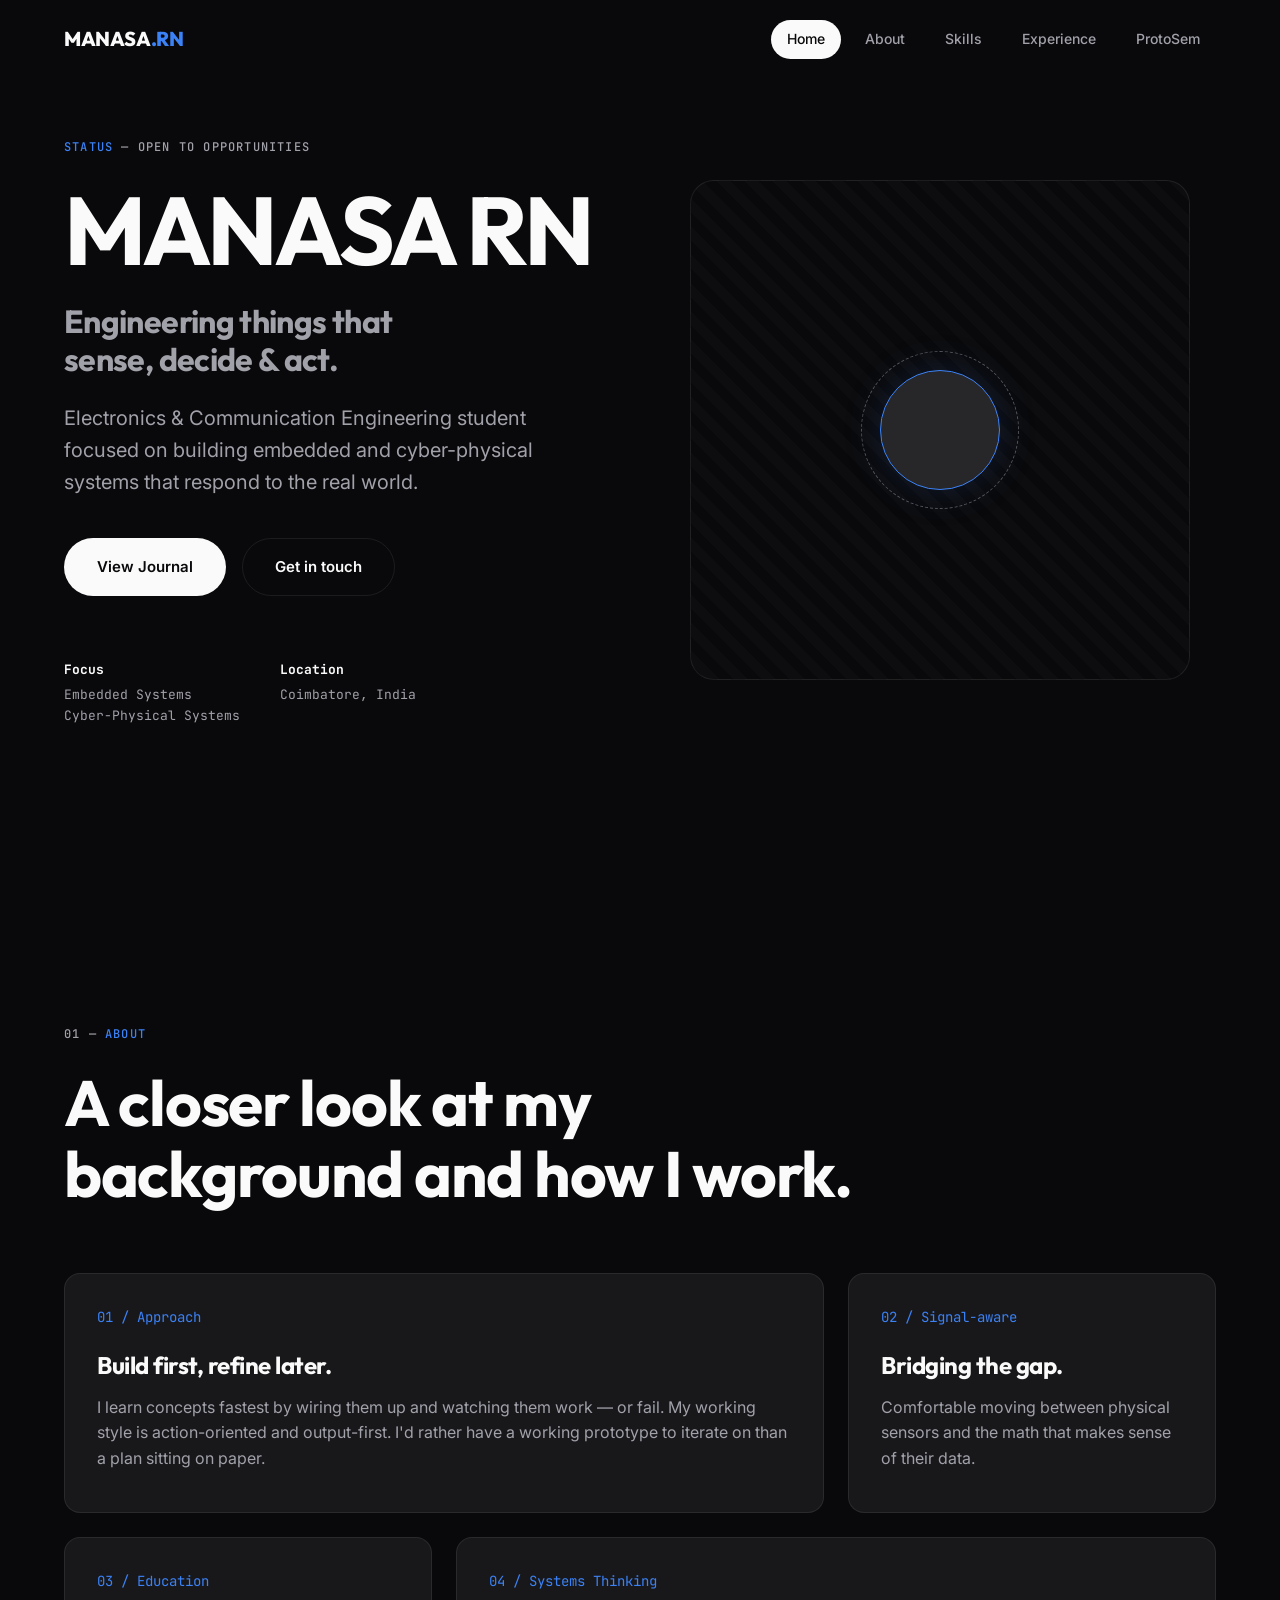
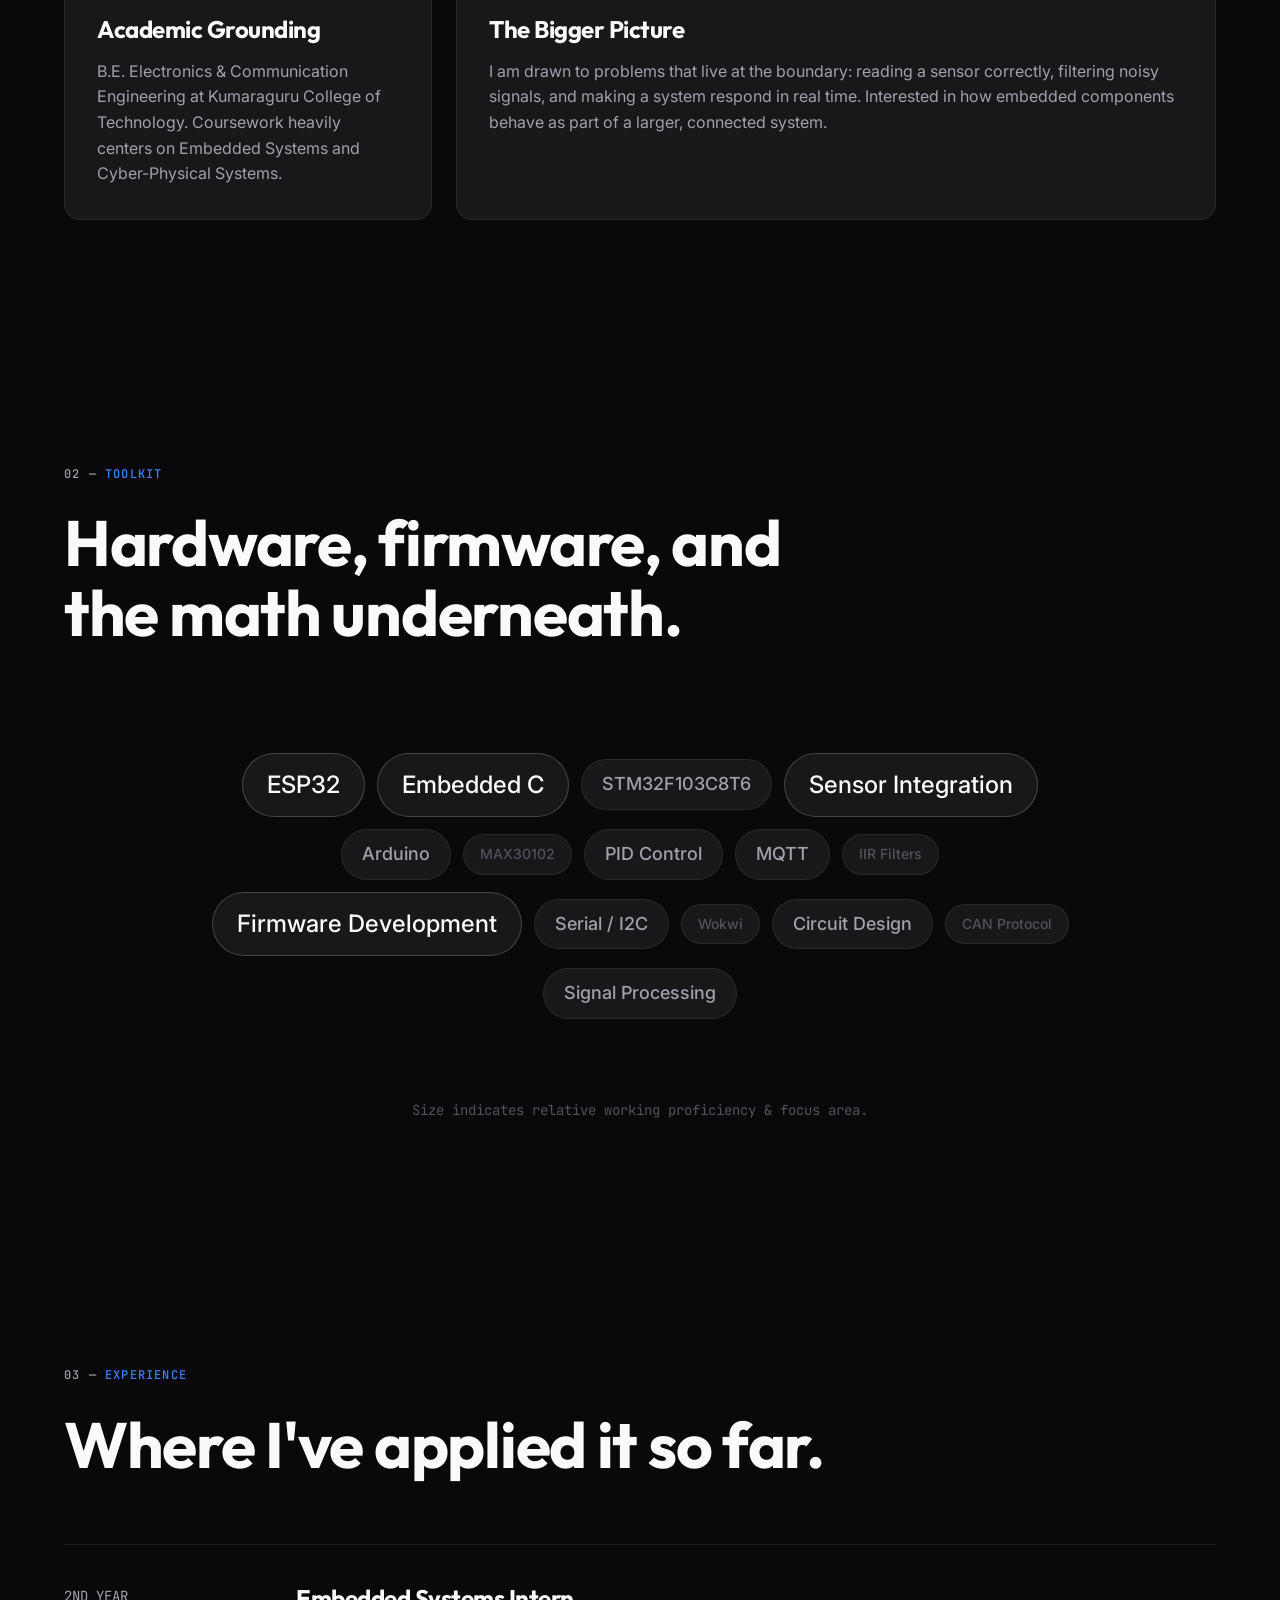
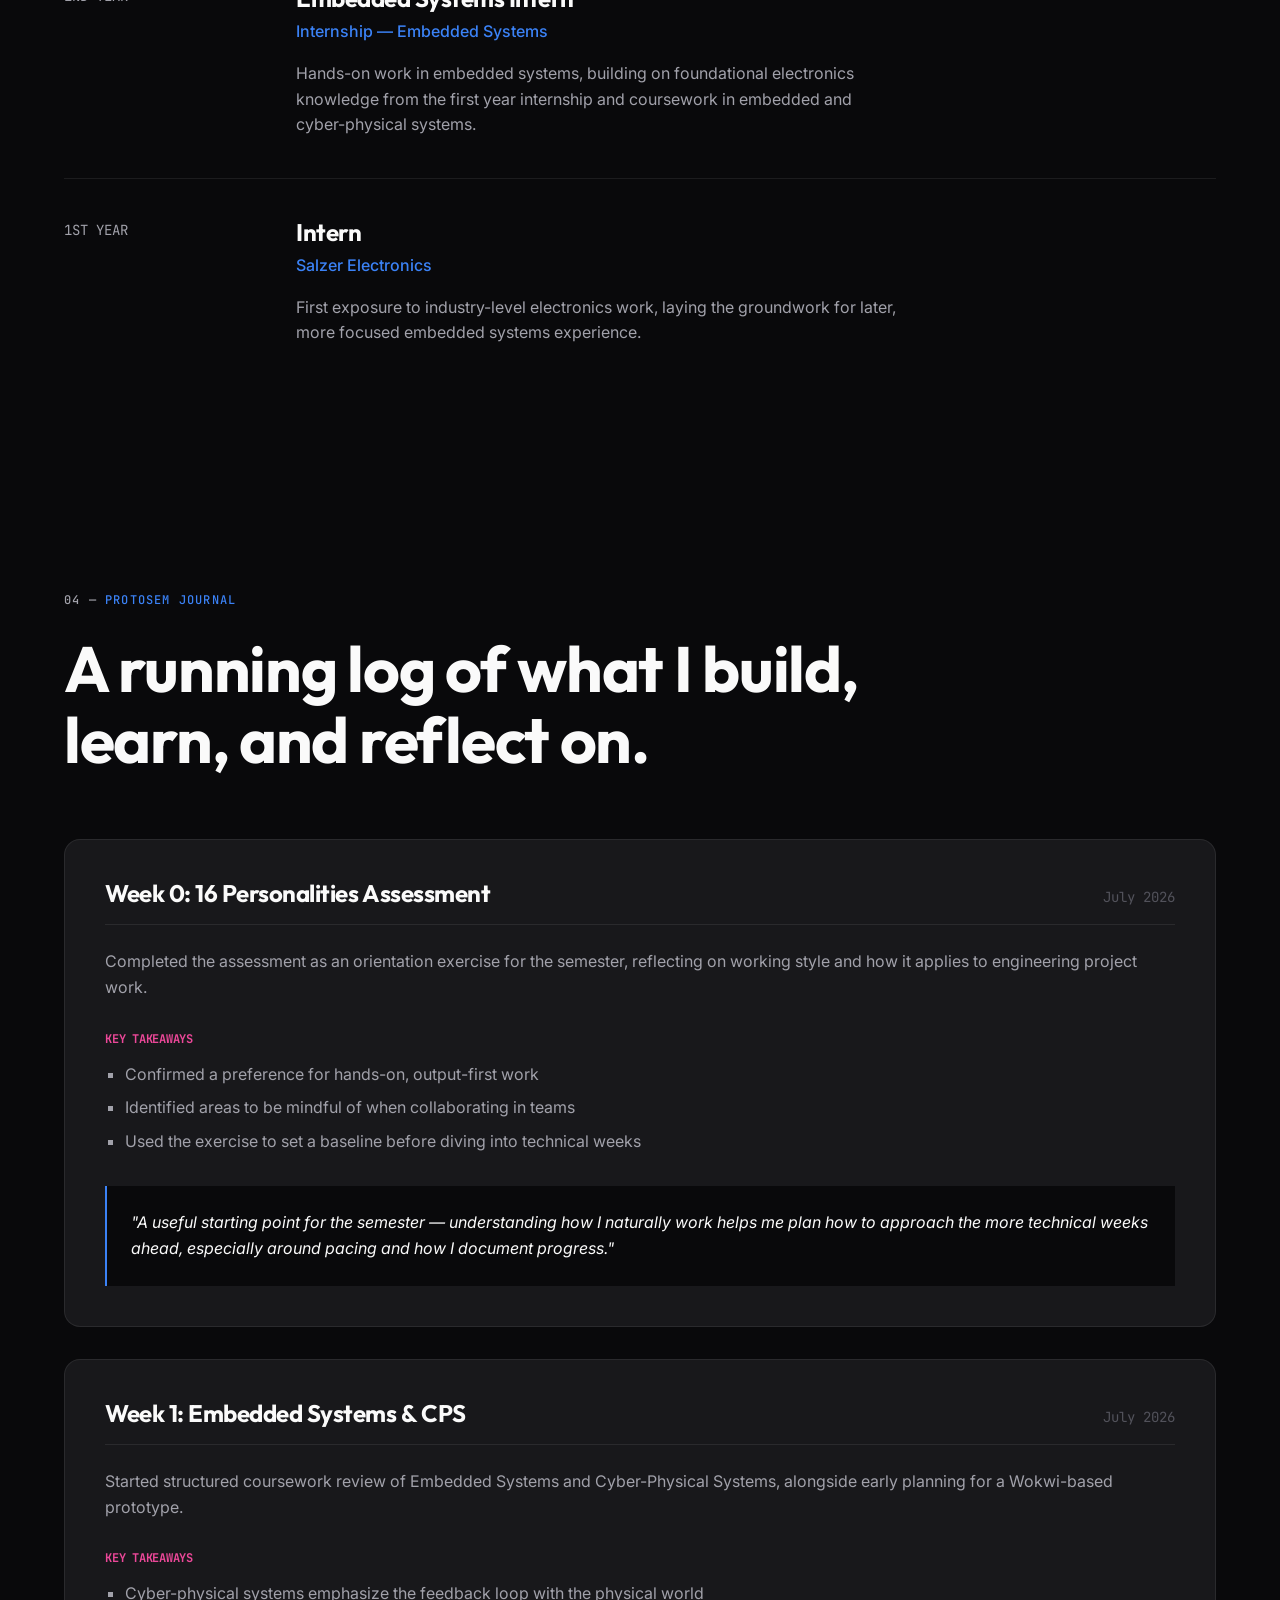
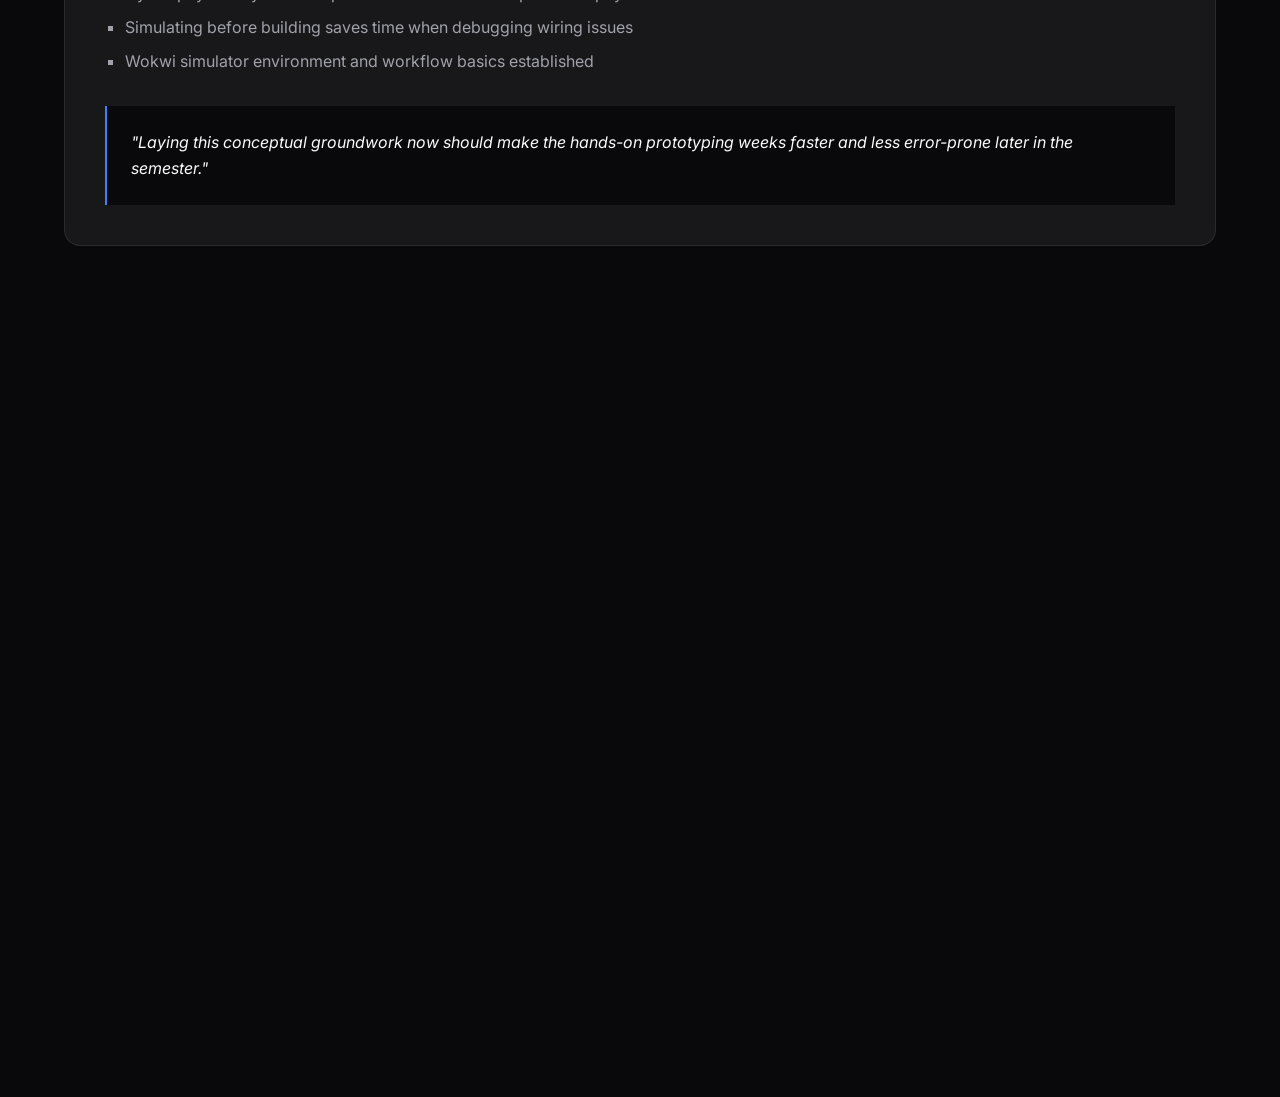
==== index.html @ da6de618 "Add files via upload" ====
<!DOCTYPE html>
<html lang="en">
<head>
<meta charset="UTF-8">
<meta name="viewport" content="width=device-width, initial-scale=1.0">
<title>MANASA RN — ECE Portfolio</title>
<link rel="preconnect" href="https://fonts.googleapis.com">
<link href="https://fonts.googleapis.com/css2?family=Inter:wght@400;500;600&family=Outfit:wght@500;700;800&family=JetBrains+Mono:wght@400;500&display=swap" rel="stylesheet">
<style>
/* ============================================================
   DESIGN SYSTEM & RESET
   ============================================================ */
:root {
  --bg-base: #09090b;
  --bg-surface: #18181b;
  --bg-elevated: #27272a;
  
  --text-primary: #fafafa;
  --text-secondary: #a1a1aa;
  --text-tertiary: #52525b;
  
  --accent: #3b82f6; /* Electric Blue */
  --accent-secondary: #ec4899; /* Vivid Pink */
  --accent-muted: rgba(59, 130, 246, 0.15);
  
  --border: rgba(255, 255, 255, 0.08);
  --border-hover: rgba(255, 255, 255, 0.15);
  
  --radius-sm: 8px;
  --radius-md: 16px;
  --radius-lg: 24px;
  
  --ease-spring: cubic-bezier(0.2, 0.8, 0.2, 1);
  --ease-out: cubic-bezier(0.16, 1, 0.3, 1);
}

* { margin: 0; padding: 0; box-sizing: border-box; }

html { scroll-behavior: smooth; background: var(--bg-base); }

@media (prefers-reduced-motion: reduce) {
  html { scroll-behavior: auto; }
  *, *::before, *::after {
    animation-duration: 0.01ms !important;
    animation-iteration-count: 1 !important;
    transition-duration: 0.01ms !important;
    scroll-behavior: auto !important;
  }
}

body {
  font-family: 'Inter', sans-serif;
  color: var(--text-primary);
  background-color: var(--bg-base);
  line-height: 1.6;
  overflow-x: hidden;
  -webkit-font-smoothing: antialiased;
}

h1, h2, h3, h4, h5 {
  font-family: 'Outfit', sans-serif;
  font-weight: 700;
  color: var(--text-primary);
  letter-spacing: -0.02em;
  line-height: 1.1;
}

a { color: inherit; text-decoration: none; }
ul { list-style: none; }

.container {
  width: 100%;
  max-width: 1200px;
  margin: 0 auto;
  padding: 0 24px;
}

/* Base utility for a high-tech ambient background pattern */
.bg-pattern {
  position: fixed;
  inset: 0;
  z-index: -1;
  background-image: radial-gradient(var(--text-tertiary) 1px, transparent 1px);
  background-size: 32px 32px;
  opacity: 0.15;
  pointer-events: none;
  mask-image: linear-gradient(to bottom, black 20%, transparent 100%);
  -webkit-mask-image: linear-gradient(to bottom, black 20%, transparent 100%);
}

.bg-blobs {
  position: fixed;
  inset: 0;
  z-index: -2;
  overflow: hidden;
  background: var(--bg-base);
}
.bg-blob {
  position: absolute;
  border-radius: 50%;
  filter: blur(90px);
  opacity: 0.45;
  animation: bgDrift 20s infinite alternate cubic-bezier(0.4, 0, 0.2, 1);
  will-change: transform;
}
.blob-1 {
  width: 55vw; height: 55vw;
  background: var(--accent);
  top: -10%; left: -10%;
  animation-duration: 25s;
}
.blob-2 {
  width: 50vw; height: 50vw;
  background: var(--accent-secondary);
  bottom: -20%; right: -10%;
  animation-duration: 22s;
  animation-delay: -5s;
}
.blob-3 {
  width: 40vw; height: 40vw;
  background: #8b5cf6; /* bridging purple */
  top: 30%; left: 30%;
  animation-duration: 28s;
  animation-delay: -10s;
}

@keyframes bgDrift {
  0% { transform: translate(0, 0) scale(1); }
  50% { transform: translate(10vw, 5vh) scale(1.1); }
  100% { transform: translate(-5vw, 15vh) scale(0.9); }
}

@media (prefers-reduced-motion: reduce) {
  .bg-blob { animation: none; opacity: 0.3; filter: blur(120px); transform: none; }
}

.eyebrow {
  display: inline-block;
  font-family: 'JetBrains Mono', monospace;
  font-size: 0.75rem;
  font-weight: 500;
  letter-spacing: 0.1em;
  text-transform: uppercase;
  color: var(--text-secondary);
  margin-bottom: 24px;
}
.eyebrow .highlight { color: var(--accent); }

/* ============================================================
   NAVIGATION
   ============================================================ */
.navbar {
  position: fixed;
  top: 0; left: 0; right: 0;
  height: 80px;
  display: flex;
  align-items: center;
  z-index: 100;
  transition: background 0.3s var(--ease-out), backdrop-filter 0.3s;
  border-bottom: 1px solid transparent;
}
.navbar.scrolled {
  background: rgba(9, 9, 11, 0.8);
  backdrop-filter: blur(12px);
  -webkit-backdrop-filter: blur(12px);
  border-bottom: 1px solid var(--border);
}
.nav-inner {
  display: flex;
  justify-content: space-between;
  align-items: center;
  width: 100%;
}
.logo {
  font-family: 'Outfit', sans-serif;
  font-weight: 800;
  font-size: 1.25rem;
  letter-spacing: -0.02em;
}
.logo span { color: var(--accent); }

.nav-links {
  display: flex;
  gap: 8px;
}
.nav-links a {
  font-size: 0.875rem;
  font-weight: 500;
  color: var(--text-secondary);
  padding: 8px 16px;
  border-radius: 100px;
  transition: all 0.2s var(--ease-out);
}
.nav-links a:hover {
  color: var(--text-primary);
  background: var(--bg-surface);
}
.nav-links a.active {
  color: var(--bg-base);
  background: var(--text-primary);
}

.nav-toggle { display: none; }

@media (max-width: 768px) {
  .nav-links { display: none; }
  /* Simple mobile adaptation */
  .nav-toggle { display: block; background:none; border:none; color:var(--text-primary); font-size:1.5rem;}
}

/* ============================================================
   BUTTONS (Magnetic behavior added via JS)
   ============================================================ */
.btn-group { display: flex; gap: 16px; flex-wrap: wrap; margin-top: 40px; }
.btn {
  display: inline-flex;
  align-items: center;
  justify-content: center;
  padding: 16px 32px;
  border-radius: 100px;
  font-size: 0.9375rem;
  font-weight: 600;
  cursor: pointer;
  border: 1px solid transparent;
  transition: background 0.3s, color 0.3s, border-color 0.3s, transform 0.1s;
}
.btn-primary {
  background: var(--text-primary);
  color: var(--bg-base);
}
.btn-primary:hover {
  background: var(--accent);
}
.btn-outline {
  background: transparent;
  color: var(--text-primary);
  border-color: var(--border);
}
.btn-outline:hover {
  border-color: var(--text-primary);
  background: var(--bg-surface);
}

/* ============================================================
   SPOTLIGHT CARD UTILITY
   ============================================================ */
.spotlight-card {
  position: relative;
  background: var(--bg-surface);
  border: 1px solid var(--border);
  border-radius: var(--radius-md);
  padding: 32px;
  overflow: hidden;
  transition: border-color 0.3s;
}
.spotlight-card::before {
  content: "";
  position: absolute;
  top: 0; left: 0; right: 0; bottom: 0;
  background: radial-gradient(800px circle at var(--mouse-x) var(--mouse-y), rgba(255,255,255,0.06), transparent 40%);
  opacity: 0;
  transition: opacity 0.3s;
  pointer-events: none;
  z-index: 0;
}
.spotlight-card:hover::before { opacity: 1; }
.spotlight-card:hover { border-color: var(--border-hover); }
.spotlight-content { position: relative; z-index: 1; }

/* ============================================================
   HERO SECTION
   ============================================================ */
.hero {
  min-height: 100vh;
  display: flex;
  align-items: center;
  padding-top: 80px;
}
.hero-layout {
  display: grid;
  grid-template-columns: 1fr 1fr;
  gap: 48px;
  align-items: center;
}
@media (max-width: 1024px) {
  .hero-layout { grid-template-columns: 1fr; padding-top: 60px; }
}

.hero-content h1 {
  font-size: clamp(3.5rem, 8vw, 6rem);
  letter-spacing: -0.04em;
  line-height: 1;
  margin-bottom: 24px;
}
.hero-content h1 .accent { color: var(--accent); }

.hero-content p {
  font-size: clamp(1.125rem, 2vw, 1.25rem);
  color: var(--text-secondary);
  max-width: 540px;
}
.hero-meta {
  margin-top: 64px;
  display: flex;
  gap: 40px;
  flex-wrap: wrap;
  font-family: 'JetBrains Mono', monospace;
  font-size: 0.8125rem;
  color: var(--text-secondary);
}
.hero-meta strong { color: var(--text-primary); display: block; margin-bottom: 4px; }

/* Abstract graphic right side */
.hero-graphic {
  position: relative;
  aspect-ratio: 1;
  width: 100%;
  max-width: 500px;
  margin: 0 auto;
  border: 1px solid var(--border);
  border-radius: var(--radius-lg);
  background: repeating-linear-gradient(
    45deg,
    transparent,
    transparent 10px,
    rgba(255,255,255,0.02) 10px,
    rgba(255,255,255,0.02) 20px
  );
  display: flex;
  align-items: center;
  justify-content: center;
}
.hero-graphic .core {
  width: 120px;
  height: 120px;
  background: var(--bg-elevated);
  border: 1px solid var(--accent);
  box-shadow: 0 0 40px var(--accent-muted);
  border-radius: 50%;
  position: relative;
}
.hero-graphic .core::after {
  content: '';
  position: absolute;
  inset: -20px;
  border: 1px dashed var(--text-tertiary);
  border-radius: 50%;
  animation: spin 20s linear infinite;
}
@keyframes spin { 100% { transform: rotate(360deg); } }
@media (prefers-reduced-motion: reduce) {
  .hero-graphic .core::after { animation: none; }
}

/* ============================================================
   SECTIONS & TYPOGRAPHY
   ============================================================ */
section { padding: 120px 0; position: relative; }
.section-header {
  margin-bottom: 64px;
}
.section-header h2 {
  font-size: clamp(2.5rem, 5vw, 4rem);
  max-width: 800px;
}

/* ============================================================
   ABOUT (Bento Layout)
   ============================================================ */
.bento-grid {
  display: grid;
  grid-template-columns: repeat(3, 1fr);
  grid-auto-rows: minmax(240px, auto);
  gap: 24px;
}
@media (max-width: 900px) {
  .bento-grid { grid-template-columns: 1fr; }
}

.bento-item {
  display: flex;
  flex-direction: column;
  justify-content: space-between;
}
.bento-item.span-2 { grid-column: span 2; }
@media (max-width: 900px) {
  .bento-item.span-2 { grid-column: span 1; }
}

.bento-item h3 { font-size: 1.5rem; margin-bottom: 16px; }
.bento-item p { color: var(--text-secondary); }

.bento-num {
  font-family: 'JetBrains Mono', monospace;
  font-size: 0.875rem;
  color: var(--accent);
  margin-bottom: auto;
  padding-bottom: 24px;
}

/* ============================================================
   SKILLS (Clustered Tags mapped to proficiency)
   ============================================================ */
.skills-cluster {
  display: flex;
  flex-wrap: wrap;
  gap: 12px;
  align-items: center;
  justify-content: center;
  max-width: 900px;
  margin: 0 auto;
  padding: 40px 0;
}
.skill-tag {
  font-family: 'Inter', sans-serif;
  font-weight: 500;
  border-radius: 100px;
  border: 1px solid var(--border);
  background: var(--bg-surface);
  transition: border-color 0.3s, color 0.3s;
  cursor: default;
}
.skill-tag:hover {
  border-color: var(--accent);
  color: var(--accent);
}
/* Variations based on 'proficiency' weighting */
.skill-weight-3 {
  font-size: 1.5rem;
  padding: 12px 24px;
  color: var(--text-primary);
  border-color: rgba(255,255,255,0.2);
}
.skill-weight-2 {
  font-size: 1.125rem;
  padding: 10px 20px;
  color: var(--text-secondary);
}
.skill-weight-1 {
  font-size: 0.875rem;
  padding: 8px 16px;
  color: var(--text-tertiary);
}
.skills-meta {
  text-align: center;
  margin-top: 40px;
  font-family: 'JetBrains Mono', monospace;
  font-size: 0.875rem;
  color: var(--text-tertiary);
}

/* ============================================================
   EXPERIENCE (Editorial layout)
   ============================================================ */
.exp-list {
  display: grid;
  gap: 40px;
}
.exp-item {
  display: grid;
  grid-template-columns: 200px 1fr;
  gap: 32px;
  padding-top: 40px;
  border-top: 1px solid var(--border);
}
@media (max-width: 768px) {
  .exp-item { grid-template-columns: 1fr; gap: 16px; }
}
.exp-meta {
  font-family: 'JetBrains Mono', monospace;
  font-size: 0.875rem;
  color: var(--text-secondary);
}
.exp-role {
  font-size: 1.5rem;
  margin-bottom: 8px;
}
.exp-org {
  color: var(--accent);
  margin-bottom: 16px;
  font-weight: 500;
}
.exp-desc { color: var(--text-secondary); max-width: 600px; }

/* ============================================================
   PROTOSEM
   ============================================================ */
.protosem-list {
  display: grid;
  grid-template-columns: 1fr;
  gap: 32px;
}
.protosem-card {
  padding: 40px;
}
.protosem-header {
  display: flex;
  justify-content: space-between;
  align-items: baseline;
  border-bottom: 1px solid var(--border);
  padding-bottom: 16px;
  margin-bottom: 24px;
}
.protosem-header h3 { font-size: 1.5rem; }
.protosem-header span { font-family: 'JetBrains Mono', monospace; font-size: 0.875rem; color: var(--text-tertiary); }
.protosem-content h4 {
  font-family: 'JetBrains Mono', monospace;
  font-size: 0.75rem;
  text-transform: uppercase;
  color: var(--accent-secondary);
  margin: 32px 0 16px;
}
.protosem-content p { color: var(--text-secondary); margin-bottom: 16px; }
.protosem-content ul { list-style: square; padding-left: 20px; color: var(--text-secondary); }
.protosem-content ul li { margin-bottom: 8px; }
.protosem-reflection {
  margin-top: 32px;
  padding: 24px;
  background: var(--bg-base);
  border-left: 2px solid var(--accent);
  color: var(--text-primary);
  font-style: italic;
}

/* ============================================================
   CONTACT / FOOTER
   ============================================================ */
.contact-section {
  padding: 160px 0 80px;
  text-align: center;
}
.contact-heading {
  font-size: clamp(4rem, 10vw, 10rem);
  line-height: 0.9;
  letter-spacing: -0.05em;
  margin-bottom: 40px;
  color: var(--text-primary);
  transition: color 0.3s;
}
.contact-heading:hover { color: var(--accent); }
.contact-links {
  display: flex;
  justify-content: center;
  gap: 32px;
  margin-bottom: 80px;
}
.contact-links a {
  font-size: 1.125rem;
  font-weight: 500;
  text-decoration: underline;
  text-decoration-color: var(--border);
  text-underline-offset: 8px;
  transition: text-decoration-color 0.3s, color 0.3s;
}
.contact-links a:hover {
  color: var(--accent);
  text-decoration-color: var(--accent);
}
.footer-bottom {
  display: flex;
  justify-content: space-between;
  align-items: center;
  padding-top: 40px;
  border-top: 1px solid var(--border);
  font-family: 'JetBrains Mono', monospace;
  font-size: 0.875rem;
  color: var(--text-tertiary);
}

/* ============================================================
   ANIMATIONS (Scroll Reveal)
   ============================================================ */
.reveal {
  opacity: 0;
  transform: translateY(40px) scale(0.95);
  transition: opacity 0.8s cubic-bezier(0.16, 1, 0.3, 1), transform 0.8s cubic-bezier(0.34, 1.56, 0.64, 1);
}
.reveal.is-visible {
  opacity: 1;
  transform: translateY(0) scale(1);
}
@media (prefers-reduced-motion: reduce) {
  .reveal { opacity: 1; transform: none; transition: none; }
}

</style>
</head>
<body>

<canvas id="starfield" style="position: fixed; inset: 0; z-index: -3; width: 100%; height: 100%; pointer-events: none;"></canvas>
<div class="bg-blobs">
  <div class="bg-blob blob-1"></div>
  <div class="bg-blob blob-2"></div>
  <div class="bg-blob blob-3"></div>
</div>
<div class="bg-pattern"></div>

<!-- ================= NAVBAR ================= -->
<nav class="navbar">
  <div class="container nav-inner">
    <a href="#home" class="logo">MANASA<span>.RN</span></a>
    <div class="nav-links">
      <a href="#home">Home</a>
      <a href="#about">About</a>
      <a href="#skills">Skills</a>
      <a href="#experience">Experience</a>
      <a href="#protosem">ProtoSem</a>
    </div>
  </div>
</nav>

<!-- ================= HOME ================= -->
<section id="home" class="hero">
  <div class="container hero-layout">
    <div class="hero-content">
      <div class="eyebrow reveal"><span class="highlight">Status</span> — Open to opportunities</div>
      <h1 class="reveal" style="transition-delay: 0.1s; text-transform: uppercase;">
        MANASA RN
      </h1>
      <h2 class="reveal" style="transition-delay: 0.15s; font-size: clamp(1.5rem, 3vw, 2rem); margin-bottom: 24px; color: var(--text-secondary); line-height: 1.2;">
        Engineering things that <br>
        sense, decide &amp; <span class="accent">act.</span>
      </h2>
      <p class="reveal" style="transition-delay: 0.2s;">
        Electronics &amp; Communication Engineering student focused on building embedded and cyber-physical systems that respond to the real world.
      </p>
      <div class="btn-group reveal" style="transition-delay: 0.3s;">
        <a href="#protosem" class="btn btn-primary magnetic" data-strength="20">View Journal</a>
        <a href="#contact" class="btn btn-outline magnetic" data-strength="20">Get in touch</a>
      </div>
      
      <div class="hero-meta reveal" style="transition-delay: 0.4s;">
        <div>
          <strong>Focus</strong>
          Embedded Systems<br>Cyber-Physical Systems
        </div>
        <div>
          <strong>Location</strong>
          Coimbatore, India
        </div>
      </div>
    </div>
    
    <div class="hero-graphic reveal" style="transition-delay: 0.2s;">
      <div class="core"></div>
    </div>
  </div>
</section>

<!-- ================= ABOUT ================= -->
<section id="about">
  <div class="container">
    <div class="section-header reveal">
      <div class="eyebrow">01 — <span class="highlight">About</span></div>
      <h2>A closer look at my background and how I work.</h2>
    </div>
    
    <div class="bento-grid">
      <!-- Card 1 -->
      <div class="spotlight-card bento-item span-2 reveal">
        <div class="spotlight-content">
          <div class="bento-num">01 / Approach</div>
          <h3>Build first, refine later.</h3>
          <p>I learn concepts fastest by wiring them up and watching them work — or fail. My working style is action-oriented and output-first. I'd rather have a working prototype to iterate on than a plan sitting on paper.</p>
        </div>
      </div>
      <!-- Card 2 -->
      <div class="spotlight-card bento-item reveal" style="transition-delay: 0.1s;">
        <div class="spotlight-content">
          <div class="bento-num">02 / Signal-aware</div>
          <h3>Bridging the gap.</h3>
          <p>Comfortable moving between physical sensors and the math that makes sense of their data.</p>
        </div>
      </div>
      <!-- Card 3 -->
      <div class="spotlight-card bento-item reveal">
        <div class="spotlight-content">
          <div class="bento-num">03 / Education</div>
          <h3>Academic Grounding</h3>
          <p>B.E. Electronics &amp; Communication Engineering at Kumaraguru College of Technology. Coursework heavily centers on Embedded Systems and Cyber-Physical Systems.</p>
        </div>
      </div>
      <!-- Card 4 -->
      <div class="spotlight-card bento-item span-2 reveal" style="transition-delay: 0.1s;">
        <div class="spotlight-content">
          <div class="bento-num">04 / Systems Thinking</div>
          <h3>The Bigger Picture</h3>
          <p>I am drawn to problems that live at the boundary: reading a sensor correctly, filtering noisy signals, and making a system respond in real time. Interested in how embedded components behave as part of a larger, connected system.</p>
        </div>
      </div>
    </div>
  </div>
</section>

<!-- ================= SKILLS ================= -->
<section id="skills">
  <div class="container">
    <div class="section-header reveal">
      <div class="eyebrow">02 — <span class="highlight">Toolkit</span></div>
      <h2>Hardware, firmware, and the math underneath.</h2>
    </div>
    
    <div class="skills-cluster reveal">
      <div class="skill-tag skill-weight-3">ESP32</div>
      <div class="skill-tag skill-weight-3">Embedded C</div>
      <div class="skill-tag skill-weight-2">STM32F103C8T6</div>
      <div class="skill-tag skill-weight-3">Sensor Integration</div>
      <div class="skill-tag skill-weight-2">Arduino</div>
      <div class="skill-tag skill-weight-1">MAX30102</div>
      <div class="skill-tag skill-weight-2">PID Control</div>
      <div class="skill-tag skill-weight-2">MQTT</div>
      <div class="skill-tag skill-weight-1">IIR Filters</div>
      <div class="skill-tag skill-weight-3">Firmware Development</div>
      <div class="skill-tag skill-weight-2">Serial / I2C</div>
      <div class="skill-tag skill-weight-1">Wokwi</div>
      <div class="skill-tag skill-weight-2">Circuit Design</div>
      <div class="skill-tag skill-weight-1">CAN Protocol</div>
      <div class="skill-tag skill-weight-2">Signal Processing</div>
    </div>
    <div class="skills-meta reveal">
      Size indicates relative working proficiency &amp; focus area.
    </div>
  </div>
</section>

<!-- ================= EXPERIENCE ================= -->
<section id="experience">
  <div class="container">
    <div class="section-header reveal">
      <div class="eyebrow">03 — <span class="highlight">Experience</span></div>
      <h2>Where I've applied it so far.</h2>
    </div>
    
    <div class="exp-list">
      <div class="exp-item reveal">
        <div class="exp-meta">2ND YEAR</div>
        <div>
          <h3 class="exp-role">Embedded Systems Intern</h3>
          <div class="exp-org">Internship — Embedded Systems</div>
          <p class="exp-desc">Hands-on work in embedded systems, building on foundational electronics knowledge from the first year internship and coursework in embedded and cyber-physical systems.</p>
        </div>
      </div>
      
      <div class="exp-item reveal">
        <div class="exp-meta">1ST YEAR</div>
        <div>
          <h3 class="exp-role">Intern</h3>
          <div class="exp-org">Salzer Electronics</div>
          <p class="exp-desc">First exposure to industry-level electronics work, laying the groundwork for later, more focused embedded systems experience.</p>
        </div>
      </div>
    </div>
  </div>
</section>

<!-- ================= PROTOSEM ================= -->
<section id="protosem">
  <div class="container">
    <div class="section-header reveal">
      <div class="eyebrow">04 — <span class="highlight">ProtoSem Journal</span></div>
      <h2>A running log of what I build, learn, and reflect on.</h2>
    </div>
    
    <div class="protosem-list">
      <!-- Week 0 -->
      <div class="spotlight-card protosem-card reveal">
        <div class="spotlight-content">
          <div class="protosem-header">
            <h3>Week 0: 16 Personalities Assessment</h3>
            <span>July 2026</span>
          </div>
          <div class="protosem-content">
            <p>Completed the assessment as an orientation exercise for the semester, reflecting on working style and how it applies to engineering project work.</p>
            
            <h4>Key Takeaways</h4>
            <ul>
              <li>Confirmed a preference for hands-on, output-first work</li>
              <li>Identified areas to be mindful of when collaborating in teams</li>
              <li>Used the exercise to set a baseline before diving into technical weeks</li>
            </ul>
            
            <div class="protosem-reflection">
              "A useful starting point for the semester — understanding how I naturally work helps me plan how to approach the more technical weeks ahead, especially around pacing and how I document progress."
            </div>
          </div>
        </div>
      </div>
      
      <!-- Week 1 -->
      <div class="spotlight-card protosem-card reveal">
        <div class="spotlight-content">
          <div class="protosem-header">
            <h3>Week 1: Embedded Systems &amp; CPS</h3>
            <span>July 2026</span>
          </div>
          <div class="protosem-content">
            <p>Started structured coursework review of Embedded Systems and Cyber-Physical Systems, alongside early planning for a Wokwi-based prototype.</p>
            
            <h4>Key Takeaways</h4>
            <ul>
              <li>Cyber-physical systems emphasize the feedback loop with the physical world</li>
              <li>Simulating before building saves time when debugging wiring issues</li>
              <li>Wokwi simulator environment and workflow basics established</li>
            </ul>
            
            <div class="protosem-reflection">
              "Laying this conceptual groundwork now should make the hands-on prototyping weeks faster and less error-prone later in the semester."
            </div>
          </div>
        </div>
      </div>

      <!-- ==========================================
           TEMPLATE FOR NEW PROTOSEM WEEK
           (Copy and paste this block below for new weeks)
           ========================================== -->
      <!-- 
      <div class="spotlight-card protosem-card reveal">
        <div class="spotlight-content">
          <div class="protosem-header">
            <h3>Week X: [Title Here]</h3>
            <span>[Month Year]</span>
          </div>
          <div class="protosem-content">
            <p>[Brief description of what was done.]</p>
            
            <h4>Key Takeaways</h4>
            <ul>
              <li>[Takeaway 1]</li>
              <li>[Takeaway 2]</li>
              <li>[Takeaway 3]</li>
            </ul>
            
            <div class="protosem-reflection">
              "[Reflection quote here]"
            </div>
          </div>
        </div>
      </div>
      -->
      <!-- ========================================== -->

    </div>
  </div>
</section>

<!-- ================= CONTACT / FOOTER ================= -->
<section id="contact" class="contact-section">
  <div class="container">
    <div class="eyebrow reveal"><span class="highlight">05</span> — Let's talk</div>
    <a href="mailto:manasarajesweri.24ec@kct.ac.in" class="contact-heading reveal" style="display: block;">
      HELLO@<br>MANASA.RN
    </a>
    <div class="contact-links reveal">
      <a href="mailto:manasarajesweri.24ec@kct.ac.in">Email</a>
      <a href="https://linkedin.com/in/manasa-r-n-294183305" target="_blank" rel="noopener">LinkedIn</a>
    </div>
    
    <div class="footer-bottom reveal">
      <span>© 2026 MANASA RN</span>
      <span>Built in Coimbatore, India</span>
    </div>
  </div>
</section>

<!-- ================= SCRIPTS ================= -->
<script>
document.addEventListener('DOMContentLoaded', () => {
  
  // 1. Reduced Motion Check
  const prefersReducedMotion = window.matchMedia('(prefers-reduced-motion: reduce)').matches;

  // 2. Sticky Navbar & Active States
  const navbar = document.querySelector('.navbar');
  const navLinks = document.querySelectorAll('.nav-links a');
  const sections = Array.from(document.querySelectorAll('section'));
  
  const handleScroll = () => {
    if (window.scrollY > 50) navbar.classList.add('scrolled');
    else navbar.classList.remove('scrolled');
    
    let current = '';
    sections.forEach(section => {
      const sectionTop = section.offsetTop;
      if (scrollY >= sectionTop - 150) {
        current = section.getAttribute('id');
      }
    });
    
    navLinks.forEach(link => {
      link.classList.remove('active');
      if (link.getAttribute('href') === `#${current}`) {
        link.classList.add('active');
      }
    });
  };
  
  window.addEventListener('scroll', handleScroll, { passive: true });
  handleScroll();

  // 3. Spotlight Cards Hover Effect
  const cards = document.querySelectorAll('.spotlight-card');
  cards.forEach(card => {
    card.addEventListener('mousemove', (e) => {
      const rect = card.getBoundingClientRect();
      const x = e.clientX - rect.left;
      const y = e.clientY - rect.top;
      card.style.setProperty('--mouse-x', `${x}px`);
      card.style.setProperty('--mouse-y', `${y}px`);
    });
  });

  // 4. Scroll Reveal Animations (only if motion allowed)
  if (!prefersReducedMotion && 'IntersectionObserver' in window) {
    const reveals = document.querySelectorAll('.reveal');
    const revealObserver = new IntersectionObserver((entries, observer) => {
      entries.forEach(entry => {
        if (entry.isIntersecting) {
          entry.target.classList.add('is-visible');
          observer.unobserve(entry.target);
        }
      });
    }, { rootMargin: '0px 0px -10% 0px', threshold: 0.1 });
    
    reveals.forEach(el => revealObserver.observe(el));
  } else {
    // If reduced motion, show everything immediately
    document.querySelectorAll('.reveal').forEach(el => el.classList.add('is-visible'));
  }

  // 5. Magnetic Buttons (only if motion allowed and on pointer devices)
  if (!prefersReducedMotion && window.matchMedia('(pointer: fine)').matches) {
    const magneticEls = document.querySelectorAll('.magnetic');
    
    magneticEls.forEach(el => {
      el.addEventListener('mousemove', (e) => {
        const rect = el.getBoundingClientRect();
        const strength = el.dataset.strength || 20;
        
        const x = e.clientX - rect.left - rect.width / 2;
        const y = e.clientY - rect.top - rect.height / 2;
        
        el.style.transform = `translate(${x * (strength / 100)}px, ${y * (strength / 100)}px)`;
      });
      
      el.addEventListener('mouseleave', () => {
        el.style.transform = 'translate(0px, 0px)';
      });
    });
  }

  // 6. Canvas Starfield
  const canvas = document.getElementById('starfield');
  if (canvas) {
    const ctx = canvas.getContext('2d');
    let width, height;
    
    // Star config
    const starCount = 150; // Cap to 150 for smooth performance
    const stars = [];
    const colors = ['#fafafa', '#a1a1aa', '#3b82f6', '#ec4899']; // white, gray, blue, pink
    
    const resize = () => {
      width = window.innerWidth;
      height = window.innerHeight;
      canvas.width = width;
      canvas.height = height;
    };
    window.addEventListener('resize', resize);
    resize();
    
    // Initialize stars
    for (let i = 0; i < starCount; i++) {
      stars.push({
        x: Math.random() * width,
        y: Math.random() * height,
        radius: Math.random() * 1.5 + 0.5,
        color: colors[Math.floor(Math.random() * colors.length)],
        alpha: Math.random() * 0.8 + 0.2,
        alphaChange: (Math.random() * 0.015 + 0.005) * (Math.random() > 0.5 ? 1 : -1),
        speedY: Math.random() * 0.15 + 0.05
      });
    }
    
    const draw = () => {
      ctx.clearRect(0, 0, width, height);
      
      stars.forEach(star => {
        // Draw star glow
        ctx.beginPath();
        ctx.arc(star.x, star.y, star.radius * 2.5, 0, Math.PI * 2);
        ctx.fillStyle = star.color;
        ctx.globalAlpha = star.alpha * 0.4; // Soften the glow
        ctx.fill();
        
        // Draw star core
        ctx.beginPath();
        ctx.arc(star.x, star.y, star.radius, 0, Math.PI * 2);
        ctx.fillStyle = '#ffffff';
        ctx.globalAlpha = star.alpha;
        ctx.fill();
        
        if (!prefersReducedMotion) {
          // Twinkle
          star.alpha += star.alphaChange;
          if (star.alpha <= 0.1 || star.alpha >= 1) {
            star.alphaChange *= -1;
            star.alpha = Math.max(0.1, Math.min(1, star.alpha));
          }
          
          // Gentle upward drift
          star.y -= star.speedY;
          if (star.y < -10) {
            star.y = height + 10;
            star.x = Math.random() * width;
          }
        }
      });
      ctx.globalAlpha = 1; // reset alpha for other ops
      
      if (!prefersReducedMotion) {
        requestAnimationFrame(draw);
      }
    };
    
    // Start drawing loop (or just draw once if reduced motion)
    draw();
  }

});
</script>

</body>
</html>
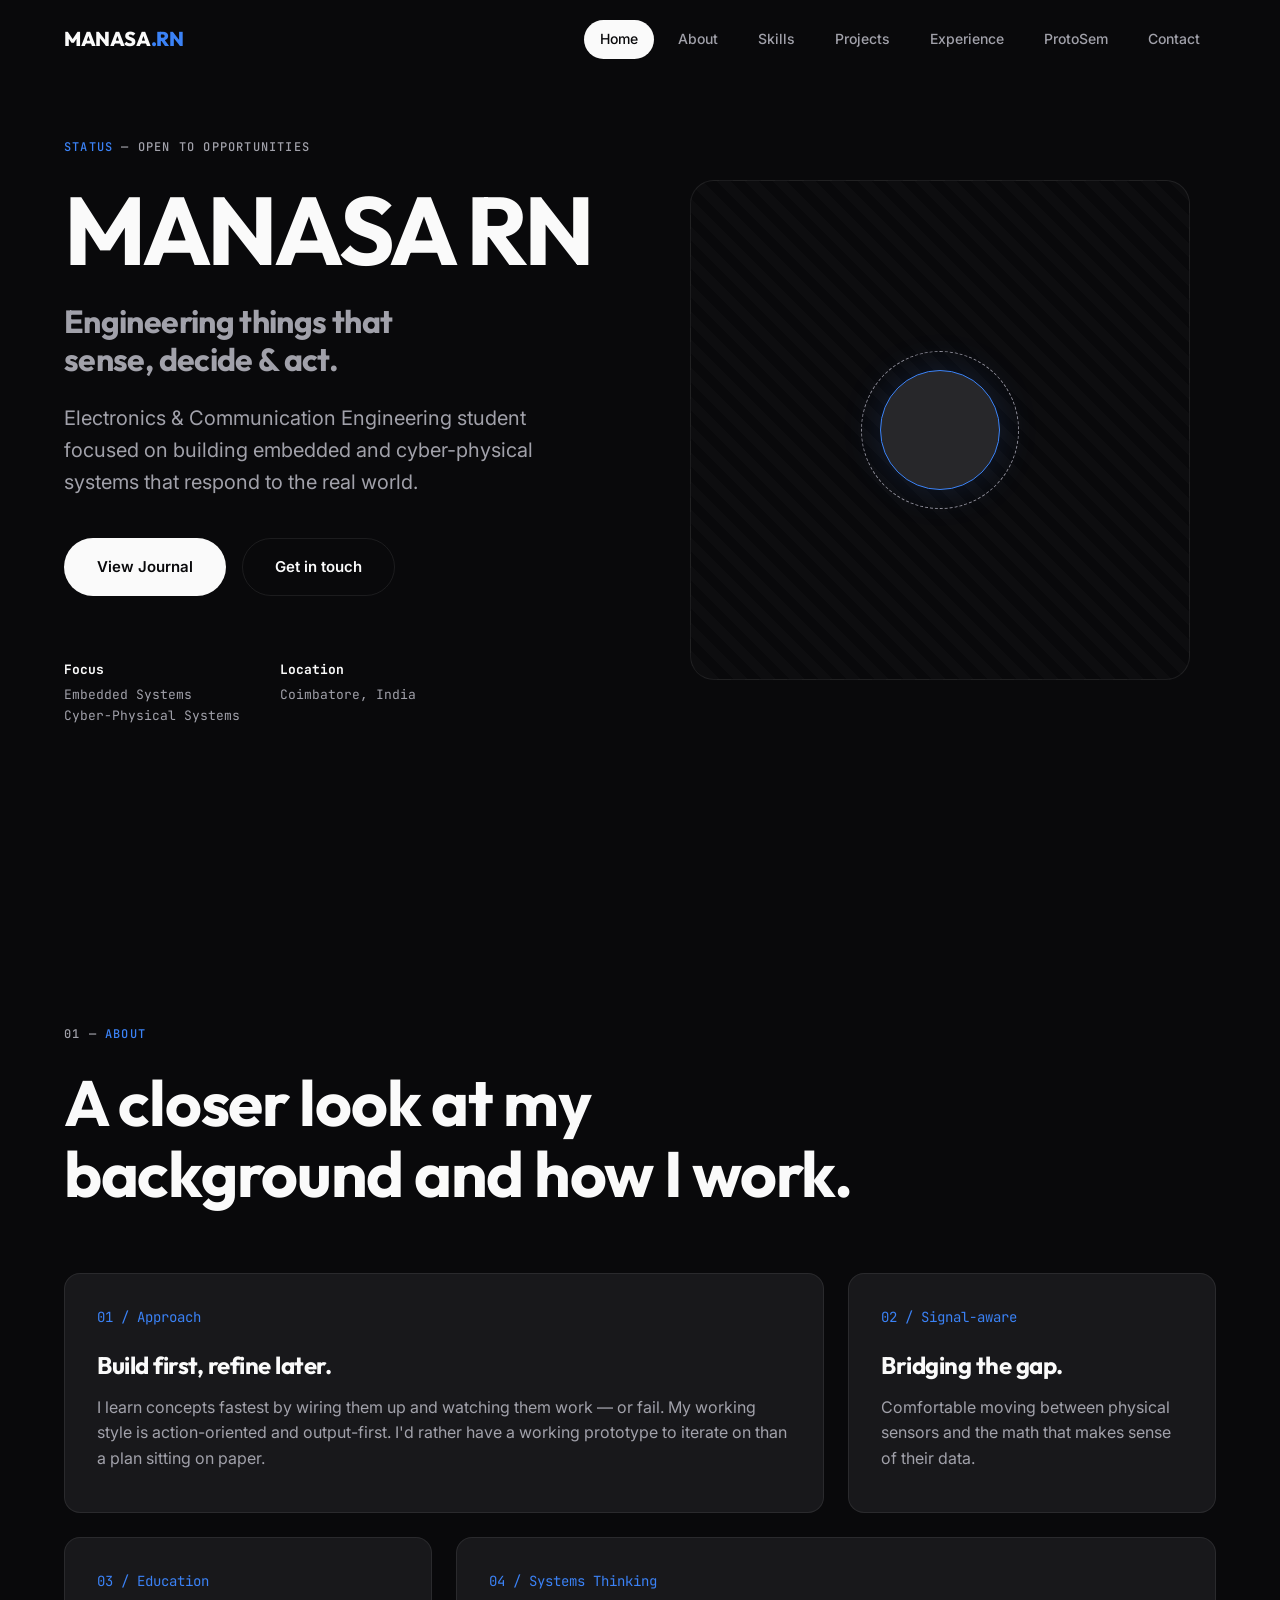
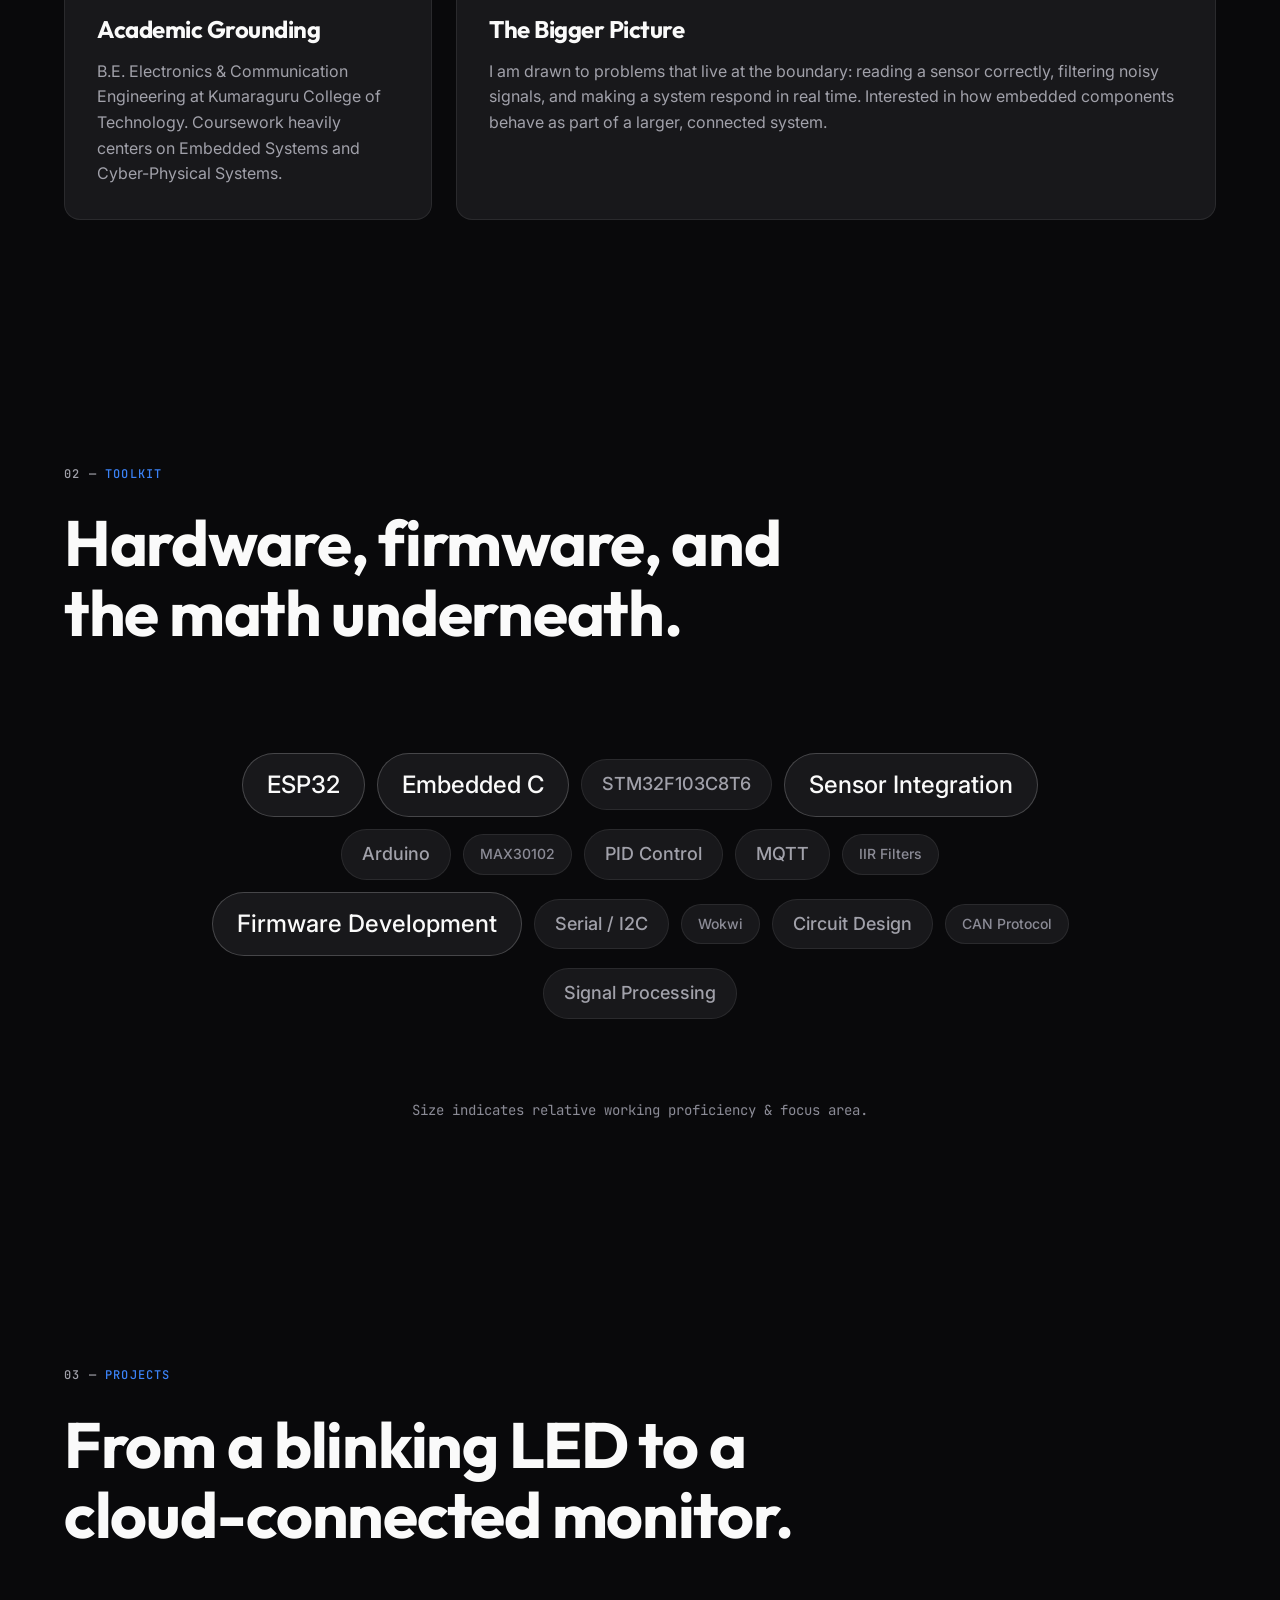
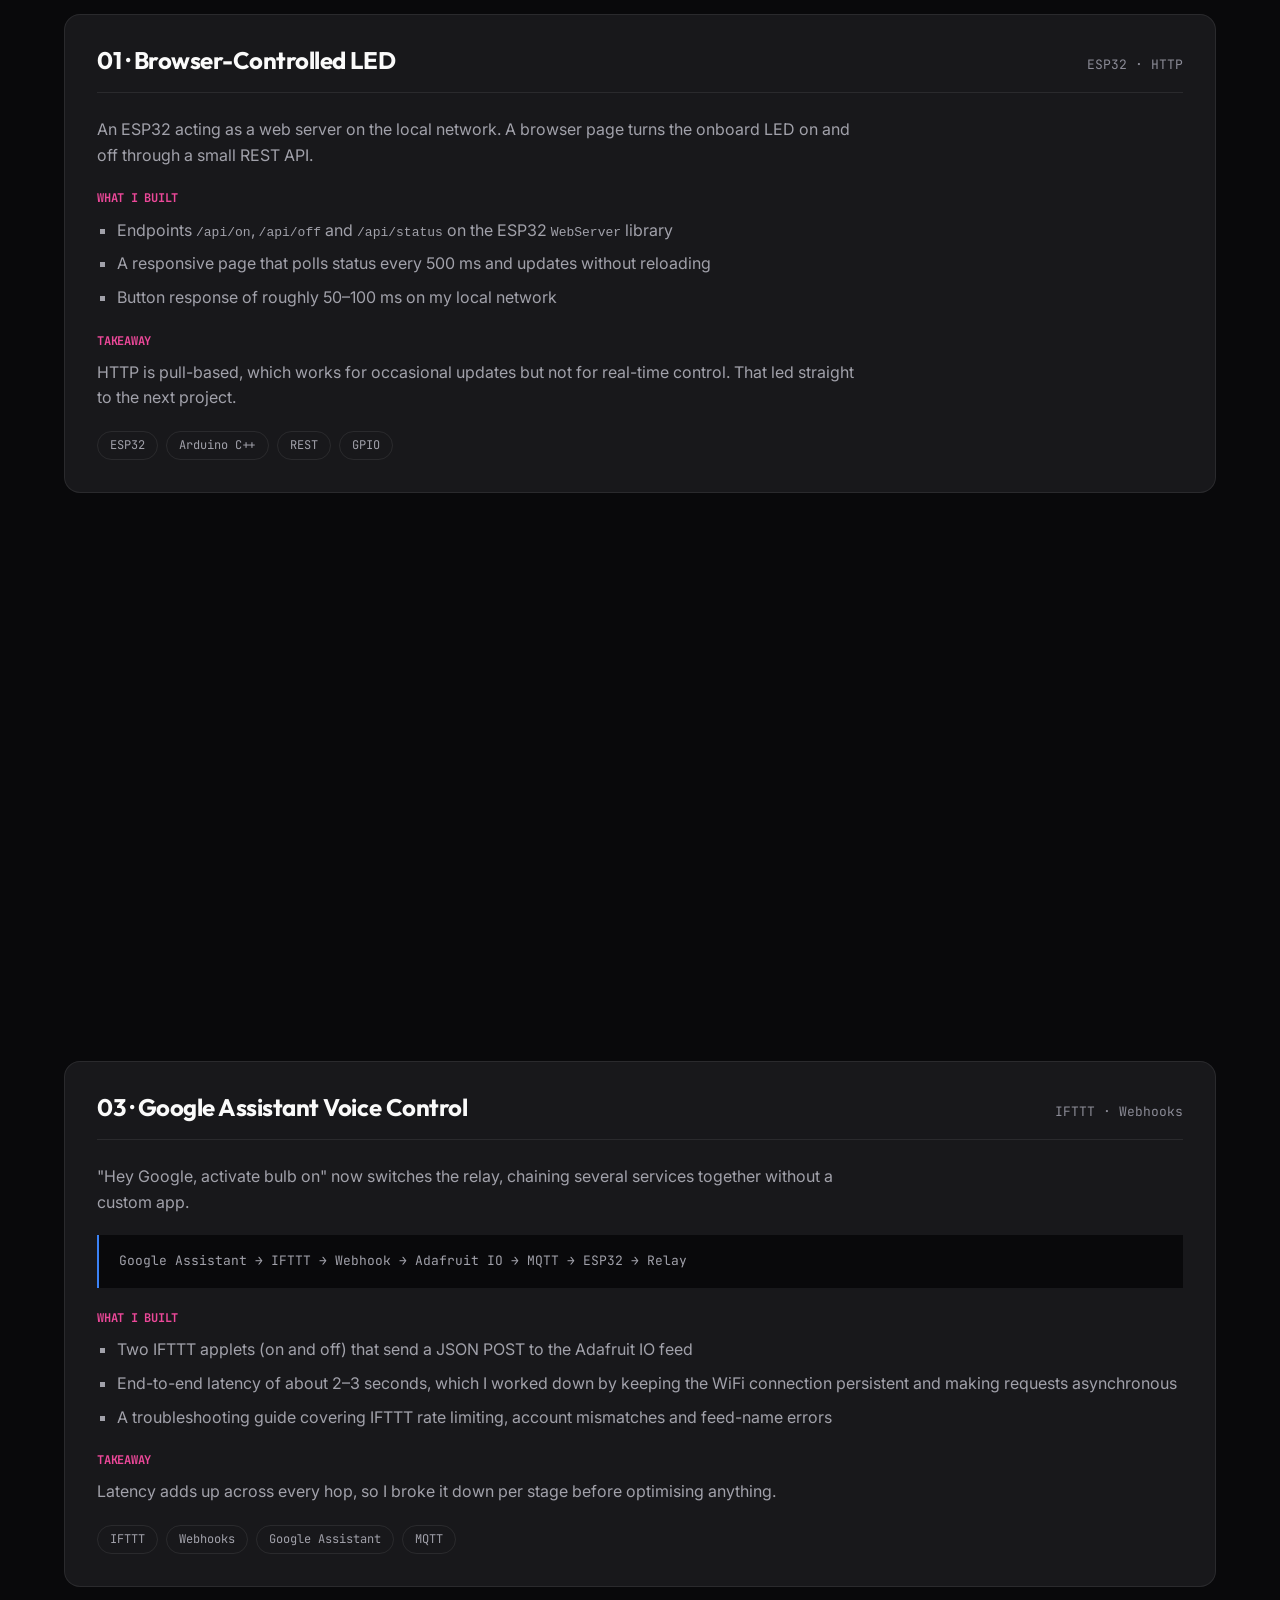
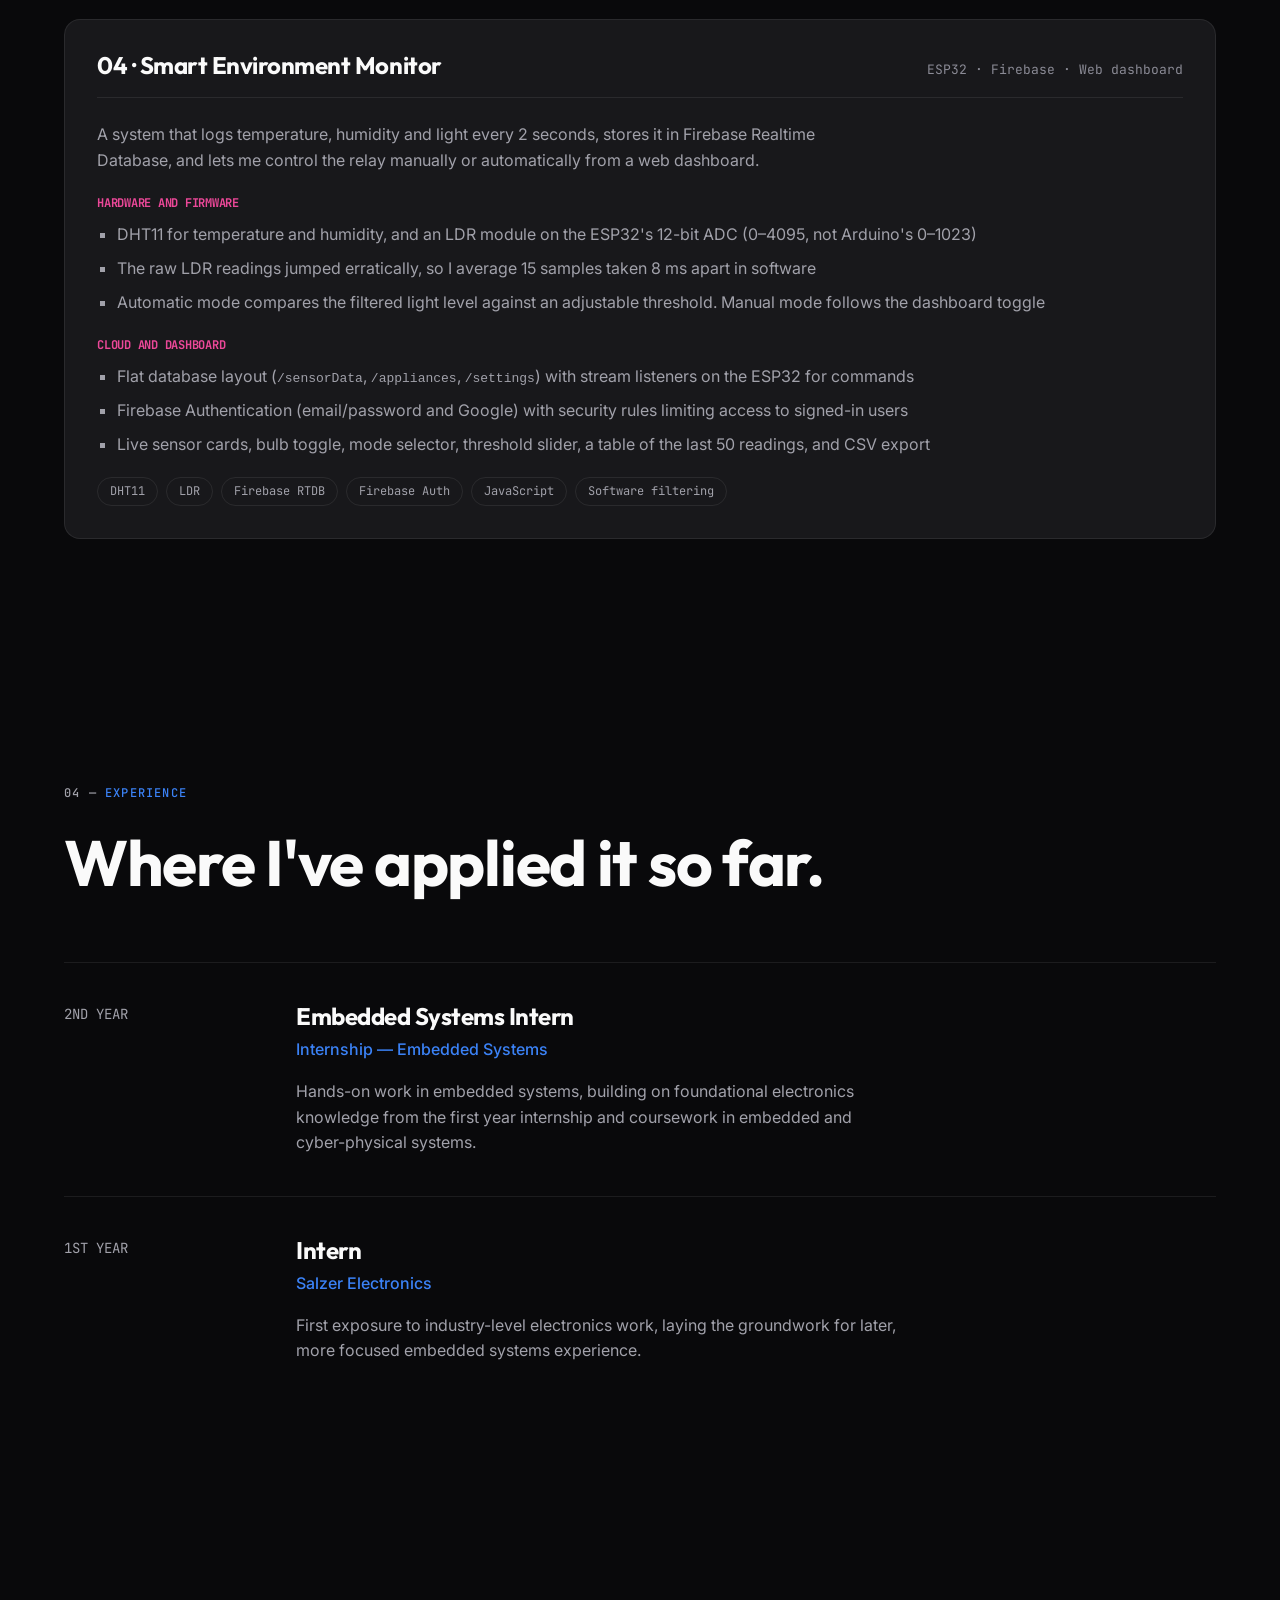
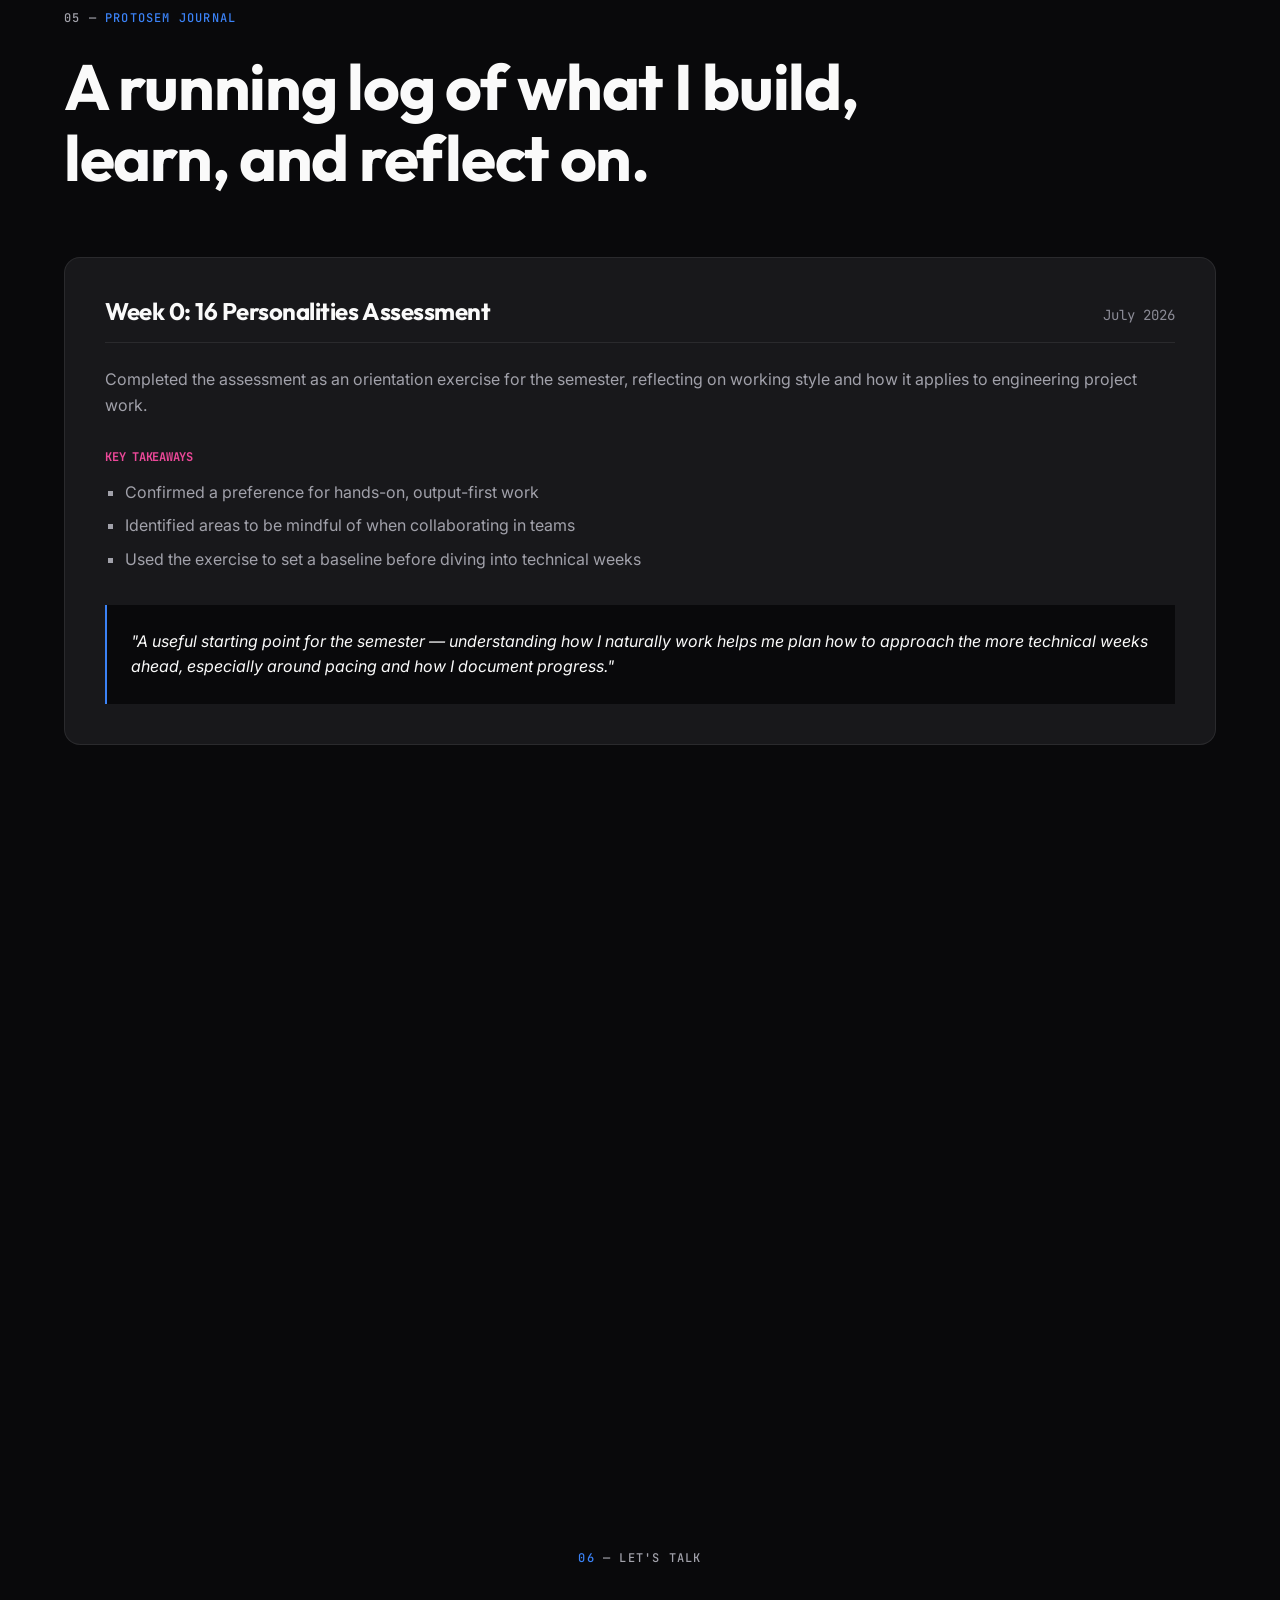
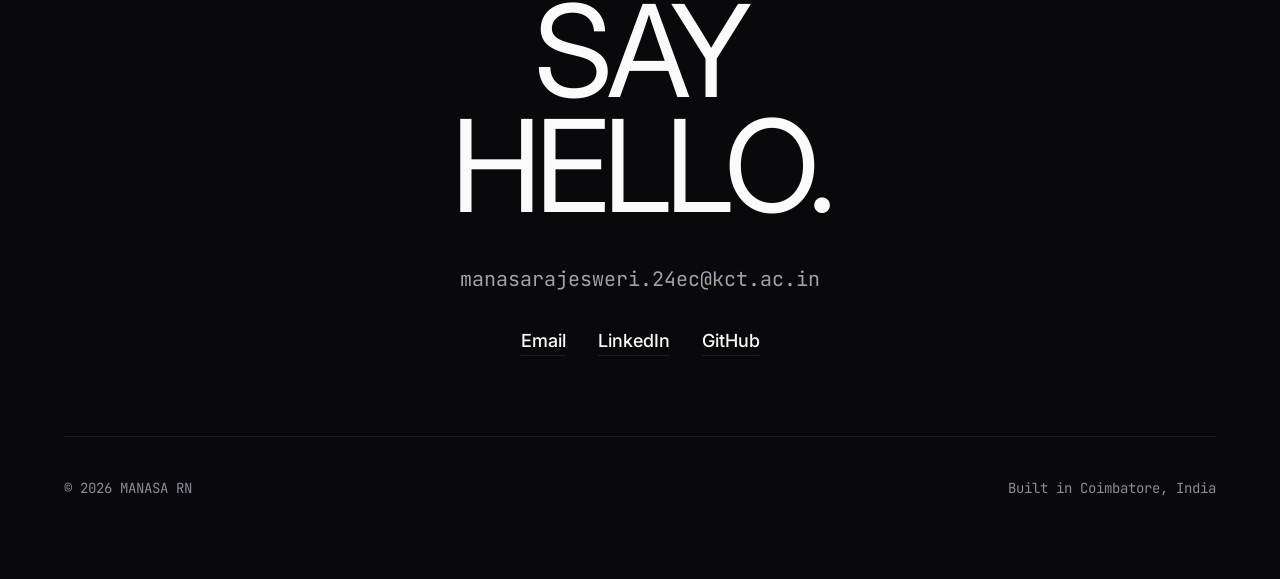
==== commit 9acb267d: "Add projects section, mobile nav, accessibility and SEO fixes - Add Projects section (4 IoT projects" ====
--- a/index.html
+++ b/index.html
@@ -4,6 +4,15 @@
 <meta charset="UTF-8">
 <meta name="viewport" content="width=device-width, initial-scale=1.0">
 <title>MANASA RN — ECE Portfolio</title>
+<meta name="description" content="Portfolio of Manasa RN, an Electronics & Communication Engineering student at Kumaraguru College of Technology, building embedded and cyber-physical systems.">
+<meta name="theme-color" content="#09090b">
+<meta property="og:type" content="website">
+<meta property="og:title" content="MANASA RN — ECE Portfolio">
+<meta property="og:description" content="Embedded & cyber-physical systems. Engineering things that sense, decide & act.">
+<meta property="og:url" content="https://manasarn30-cloud.github.io/manasa-portfolio/">
+<meta name="twitter:card" content="summary">
+<link rel="canonical" href="https://manasarn30-cloud.github.io/manasa-portfolio/">
+<link rel="icon" href="data:image/svg+xml,%3Csvg xmlns='http://www.w3.org/2000/svg' viewBox='0 0 64 64'%3E%3Crect width='64' height='64' rx='14' fill='%2309090b'/%3E%3Ctext x='32' y='43' font-family='Arial' font-weight='800' font-size='30' text-anchor='middle' fill='%233b82f6'%3EM%3C/text%3E%3C/svg%3E">
 <link rel="preconnect" href="https://fonts.googleapis.com">
 <link href="https://fonts.googleapis.com/css2?family=Inter:wght@400;500;600&family=Outfit:wght@500;700;800&family=JetBrains+Mono:wght@400;500&display=swap" rel="stylesheet">
 <style>
@@ -17,7 +26,7 @@
   
   --text-primary: #fafafa;
   --text-secondary: #a1a1aa;
-  --text-tertiary: #52525b;
+  --text-tertiary: #8b8b96;
   
   --accent: #3b82f6; /* Electric Blue */
   --accent-secondary: #ec4899; /* Vivid Pink */
@@ -203,10 +212,43 @@
 .nav-toggle { display: none; }
 
 @media (max-width: 768px) {
-  .nav-links { display: none; }
-  /* Simple mobile adaptation */
-  .nav-toggle { display: block; background:none; border:none; color:var(--text-primary); font-size:1.5rem;}
-}
+  .nav-toggle { display: block; background:none; border:1px solid var(--border); border-radius: 8px; color:var(--text-primary); font-size:1.25rem; padding: 6px 12px; cursor: pointer; }
+  .nav-links {
+    display: none;
+    position: absolute;
+    top: 80px; left: 16px; right: 16px;
+    flex-direction: column;
+    gap: 4px;
+    padding: 12px;
+    background: rgba(24, 24, 27, 0.95);
+    backdrop-filter: blur(12px);
+    -webkit-backdrop-filter: blur(12px);
+    border: 1px solid var(--border);
+    border-radius: var(--radius-md);
+  }
+  .nav-links.open { display: flex; }
+  /* lighter background on small screens */
+  .bg-blob { animation: none; filter: blur(60px); opacity: 0.3; }
+}
+
+:focus-visible { outline: 2px solid var(--accent); outline-offset: 3px; border-radius: 4px; }
+.contact-email { display:block; font-family:'JetBrains Mono',monospace; font-size: clamp(0.9rem, 2.5vw, 1.25rem); color: var(--text-secondary); margin-bottom: 32px; word-break: break-all; }
+.contact-email:hover { color: var(--accent); }
+.contact-links { flex-wrap: wrap; }
+
+/* PROJECTS */
+.project-list { display: grid; gap: 32px; }
+.project-card { padding: 40px; }
+.project-head { display: flex; justify-content: space-between; align-items: baseline; gap: 16px; flex-wrap: wrap; border-bottom: 1px solid var(--border); padding-bottom: 16px; margin-bottom: 24px; }
+.project-head h3 { font-size: 1.5rem; }
+.project-head span { font-family: 'JetBrains Mono', monospace; font-size: 0.8125rem; color: var(--text-tertiary); }
+.project-card p { color: var(--text-secondary); margin-bottom: 16px; max-width: 760px; }
+.project-card h4 { font-family: 'JetBrains Mono', monospace; font-size: 0.75rem; text-transform: uppercase; color: var(--accent-secondary); margin: 24px 0 12px; }
+.project-card ul { list-style: square; padding-left: 20px; color: var(--text-secondary); }
+.project-card li { margin-bottom: 8px; }
+.chip-row { display: flex; flex-wrap: wrap; gap: 8px; margin-top: 20px; }
+.chip { font-family: 'JetBrains Mono', monospace; font-size: 0.75rem; padding: 4px 12px; border-radius: 100px; border: 1px solid var(--border); color: var(--text-secondary); }
+.project-flow { font-family: 'JetBrains Mono', monospace; font-size: 0.8125rem; color: var(--text-secondary); background: var(--bg-base); border-left: 2px solid var(--accent); padding: 16px 20px; margin: 20px 0; overflow-x: auto; white-space: nowrap; }
 
 /* ============================================================
    BUTTONS (Magnetic behavior added via JS)
@@ -587,25 +629,29 @@
 </head>
 <body>
 
-<canvas id="starfield" style="position: fixed; inset: 0; z-index: -3; width: 100%; height: 100%; pointer-events: none;"></canvas>
-<div class="bg-blobs">
+<noscript><style>.reveal{opacity:1!important;transform:none!important}</style></noscript>
+<canvas id="starfield" aria-hidden="true" style="position: fixed; inset: 0; z-index: -3; width: 100%; height: 100%; pointer-events: none;"></canvas>
+<div class="bg-blobs" aria-hidden="true">
   <div class="bg-blob blob-1"></div>
   <div class="bg-blob blob-2"></div>
   <div class="bg-blob blob-3"></div>
 </div>
-<div class="bg-pattern"></div>
+<div class="bg-pattern" aria-hidden="true"></div>
 
 <!-- ================= NAVBAR ================= -->
 <nav class="navbar">
   <div class="container nav-inner">
     <a href="#home" class="logo">MANASA<span>.RN</span></a>
-    <div class="nav-links">
+    <div class="nav-links" id="nav-links">
       <a href="#home">Home</a>
       <a href="#about">About</a>
       <a href="#skills">Skills</a>
+      <a href="#projects">Projects</a>
       <a href="#experience">Experience</a>
       <a href="#protosem">ProtoSem</a>
-    </div>
+      <a href="#contact">Contact</a>
+    </div>
+    <button class="nav-toggle" aria-label="Toggle menu" aria-expanded="false" aria-controls="nav-links">&#9776;</button>
   </div>
 </nav>
 
@@ -641,7 +687,7 @@
       </div>
     </div>
     
-    <div class="hero-graphic reveal" style="transition-delay: 0.2s;">
+    <div class="hero-graphic reveal" aria-hidden="true" style="transition-delay: 0.2s;">
       <div class="core"></div>
     </div>
   </div>
@@ -723,11 +769,98 @@
   </div>
 </section>
 
+<!-- ================= PROJECTS ================= -->
+<section id="projects">
+  <div class="container">
+    <div class="section-header reveal">
+      <div class="eyebrow">03 — <span class="highlight">Projects</span></div>
+      <h2>From a blinking LED to a cloud-connected monitor.</h2>
+    </div>
+
+    <div class="project-list">
+
+      <!-- Project 1 -->
+      <div class="spotlight-card project-card reveal">
+        <div class="spotlight-content">
+          <div class="project-head"><h3>01 · Browser-Controlled LED</h3><span>ESP32 · HTTP</span></div>
+          <p>An ESP32 acting as a web server on the local network. A browser page turns the onboard LED on and off through a small REST API.</p>
+          <h4>What I built</h4>
+          <ul>
+            <li>Endpoints <code>/api/on</code>, <code>/api/off</code> and <code>/api/status</code> on the ESP32 <code>WebServer</code> library</li>
+            <li>A responsive page that polls status every 500&nbsp;ms and updates without reloading</li>
+            <li>Button response of roughly 50–100&nbsp;ms on my local network</li>
+          </ul>
+          <h4>Takeaway</h4>
+          <p>HTTP is pull-based, which works for occasional updates but not for real-time control. That led straight to the next project.</p>
+          <div class="chip-row"><span class="chip">ESP32</span><span class="chip">Arduino C++</span><span class="chip">REST</span><span class="chip">GPIO</span></div>
+        </div>
+      </div>
+
+      <!-- Project 2 -->
+      <div class="spotlight-card project-card reveal">
+        <div class="spotlight-content">
+          <div class="project-head"><h3>02 · Cloud Relay Control over MQTT</h3><span>ESP32 · Adafruit IO · Relay</span></div>
+          <p>Switching a mains bulb from anywhere on the internet. A dashboard publishes to an Adafruit IO feed over MQTT, and the ESP32 subscribes and drives a 5&nbsp;V relay module.</p>
+          <h4>What I built</h4>
+          <ul>
+            <li>MQTT publish/subscribe control with a callback that parses ON/OFF commands</li>
+            <li>A relay that isolates 230&nbsp;V AC from the ESP32. Only the live wire is switched, and the relay defaults to OFF at start-up</li>
+            <li>Dashboard-to-bulb latency under about a second</li>
+          </ul>
+          <h4>What went wrong, and the fix</h4>
+          <p>The relay module is active-LOW: a LOW signal turns it on. I caught this by testing the logic at low voltage and reading the datasheet before connecting mains, then wrapped it in <code>RELAY_ON</code> / <code>RELAY_OFF</code> constants.</p>
+          <div class="chip-row"><span class="chip">MQTT</span><span class="chip">Adafruit IO</span><span class="chip">Relay</span><span class="chip">Mains isolation</span></div>
+        </div>
+      </div>
+
+      <!-- Project 3 -->
+      <div class="spotlight-card project-card reveal">
+        <div class="spotlight-content">
+          <div class="project-head"><h3>03 · Google Assistant Voice Control</h3><span>IFTTT · Webhooks</span></div>
+          <p>"Hey Google, activate bulb on" now switches the relay, chaining several services together without a custom app.</p>
+          <div class="project-flow">Google Assistant → IFTTT → Webhook → Adafruit IO → MQTT → ESP32 → Relay</div>
+          <h4>What I built</h4>
+          <ul>
+            <li>Two IFTTT applets (on and off) that send a JSON POST to the Adafruit IO feed</li>
+            <li>End-to-end latency of about 2–3 seconds, which I worked down by keeping the WiFi connection persistent and making requests asynchronous</li>
+            <li>A troubleshooting guide covering IFTTT rate limiting, account mismatches and feed-name errors</li>
+          </ul>
+          <h4>Takeaway</h4>
+          <p>Latency adds up across every hop, so I broke it down per stage before optimising anything.</p>
+          <div class="chip-row"><span class="chip">IFTTT</span><span class="chip">Webhooks</span><span class="chip">Google Assistant</span><span class="chip">MQTT</span></div>
+        </div>
+      </div>
+
+      <!-- Project 4 -->
+      <div class="spotlight-card project-card reveal">
+        <div class="spotlight-content">
+          <div class="project-head"><h3>04 · Smart Environment Monitor</h3><span>ESP32 · Firebase · Web dashboard</span></div>
+          <p>A system that logs temperature, humidity and light every 2 seconds, stores it in Firebase Realtime Database, and lets me control the relay manually or automatically from a web dashboard.</p>
+          <h4>Hardware and firmware</h4>
+          <ul>
+            <li>DHT11 for temperature and humidity, and an LDR module on the ESP32's 12-bit ADC (0–4095, not Arduino's 0–1023)</li>
+            <li>The raw LDR readings jumped erratically, so I average 15 samples taken 8&nbsp;ms apart in software</li>
+            <li>Automatic mode compares the filtered light level against an adjustable threshold. Manual mode follows the dashboard toggle</li>
+          </ul>
+          <h4>Cloud and dashboard</h4>
+          <ul>
+            <li>Flat database layout (<code>/sensorData</code>, <code>/appliances</code>, <code>/settings</code>) with stream listeners on the ESP32 for commands</li>
+            <li>Firebase Authentication (email/password and Google) with security rules limiting access to signed-in users</li>
+            <li>Live sensor cards, bulb toggle, mode selector, threshold slider, a table of the last 50 readings, and CSV export</li>
+          </ul>
+          <div class="chip-row"><span class="chip">DHT11</span><span class="chip">LDR</span><span class="chip">Firebase RTDB</span><span class="chip">Firebase Auth</span><span class="chip">JavaScript</span><span class="chip">Software filtering</span></div>
+        </div>
+      </div>
+
+    </div>
+  </div>
+</section>
+
 <!-- ================= EXPERIENCE ================= -->
 <section id="experience">
   <div class="container">
     <div class="section-header reveal">
-      <div class="eyebrow">03 — <span class="highlight">Experience</span></div>
+      <div class="eyebrow">04 — <span class="highlight">Experience</span></div>
       <h2>Where I've applied it so far.</h2>
     </div>
     
@@ -757,7 +890,7 @@
 <section id="protosem">
   <div class="container">
     <div class="section-header reveal">
-      <div class="eyebrow">04 — <span class="highlight">ProtoSem Journal</span></div>
+      <div class="eyebrow">05 — <span class="highlight">ProtoSem Journal</span></div>
       <h2>A running log of what I build, learn, and reflect on.</h2>
     </div>
     
@@ -847,13 +980,15 @@
 <!-- ================= CONTACT / FOOTER ================= -->
 <section id="contact" class="contact-section">
   <div class="container">
-    <div class="eyebrow reveal"><span class="highlight">05</span> — Let's talk</div>
+    <div class="eyebrow reveal"><span class="highlight">06</span> — Let's talk</div>
     <a href="mailto:manasarajesweri.24ec@kct.ac.in" class="contact-heading reveal" style="display: block;">
-      HELLO@<br>MANASA.RN
+      SAY<br>HELLO.
     </a>
+    <a href="mailto:manasarajesweri.24ec@kct.ac.in" class="contact-email reveal">manasarajesweri.24ec@kct.ac.in</a>
     <div class="contact-links reveal">
       <a href="mailto:manasarajesweri.24ec@kct.ac.in">Email</a>
       <a href="https://linkedin.com/in/manasa-r-n-294183305" target="_blank" rel="noopener">LinkedIn</a>
+      <a href="https://github.com/manasarn30-cloud" target="_blank" rel="noopener">GitHub</a>
     </div>
     
     <div class="footer-bottom reveal">
@@ -897,6 +1032,20 @@
   
   window.addEventListener('scroll', handleScroll, { passive: true });
   handleScroll();
+
+  // Mobile menu toggle
+  const toggle = document.querySelector('.nav-toggle');
+  const menu = document.getElementById('nav-links');
+  if (toggle && menu) {
+    toggle.addEventListener('click', () => {
+      const open = menu.classList.toggle('open');
+      toggle.setAttribute('aria-expanded', open);
+    });
+    menu.querySelectorAll('a').forEach(a => a.addEventListener('click', () => {
+      menu.classList.remove('open');
+      toggle.setAttribute('aria-expanded', 'false');
+    }));
+  }
 
   // 3. Spotlight Cards Hover Effect
   const cards = document.querySelectorAll('.spotlight-card');
@@ -1018,13 +1167,16 @@
       });
       ctx.globalAlpha = 1; // reset alpha for other ops
       
-      if (!prefersReducedMotion) {
+      if (!prefersReducedMotion && !document.hidden) {
         requestAnimationFrame(draw);
       }
     };
     
     // Start drawing loop (or just draw once if reduced motion)
     draw();
+    document.addEventListener('visibilitychange', () => {
+      if (!document.hidden && !prefersReducedMotion) requestAnimationFrame(draw);
+    });
   }
 
 });
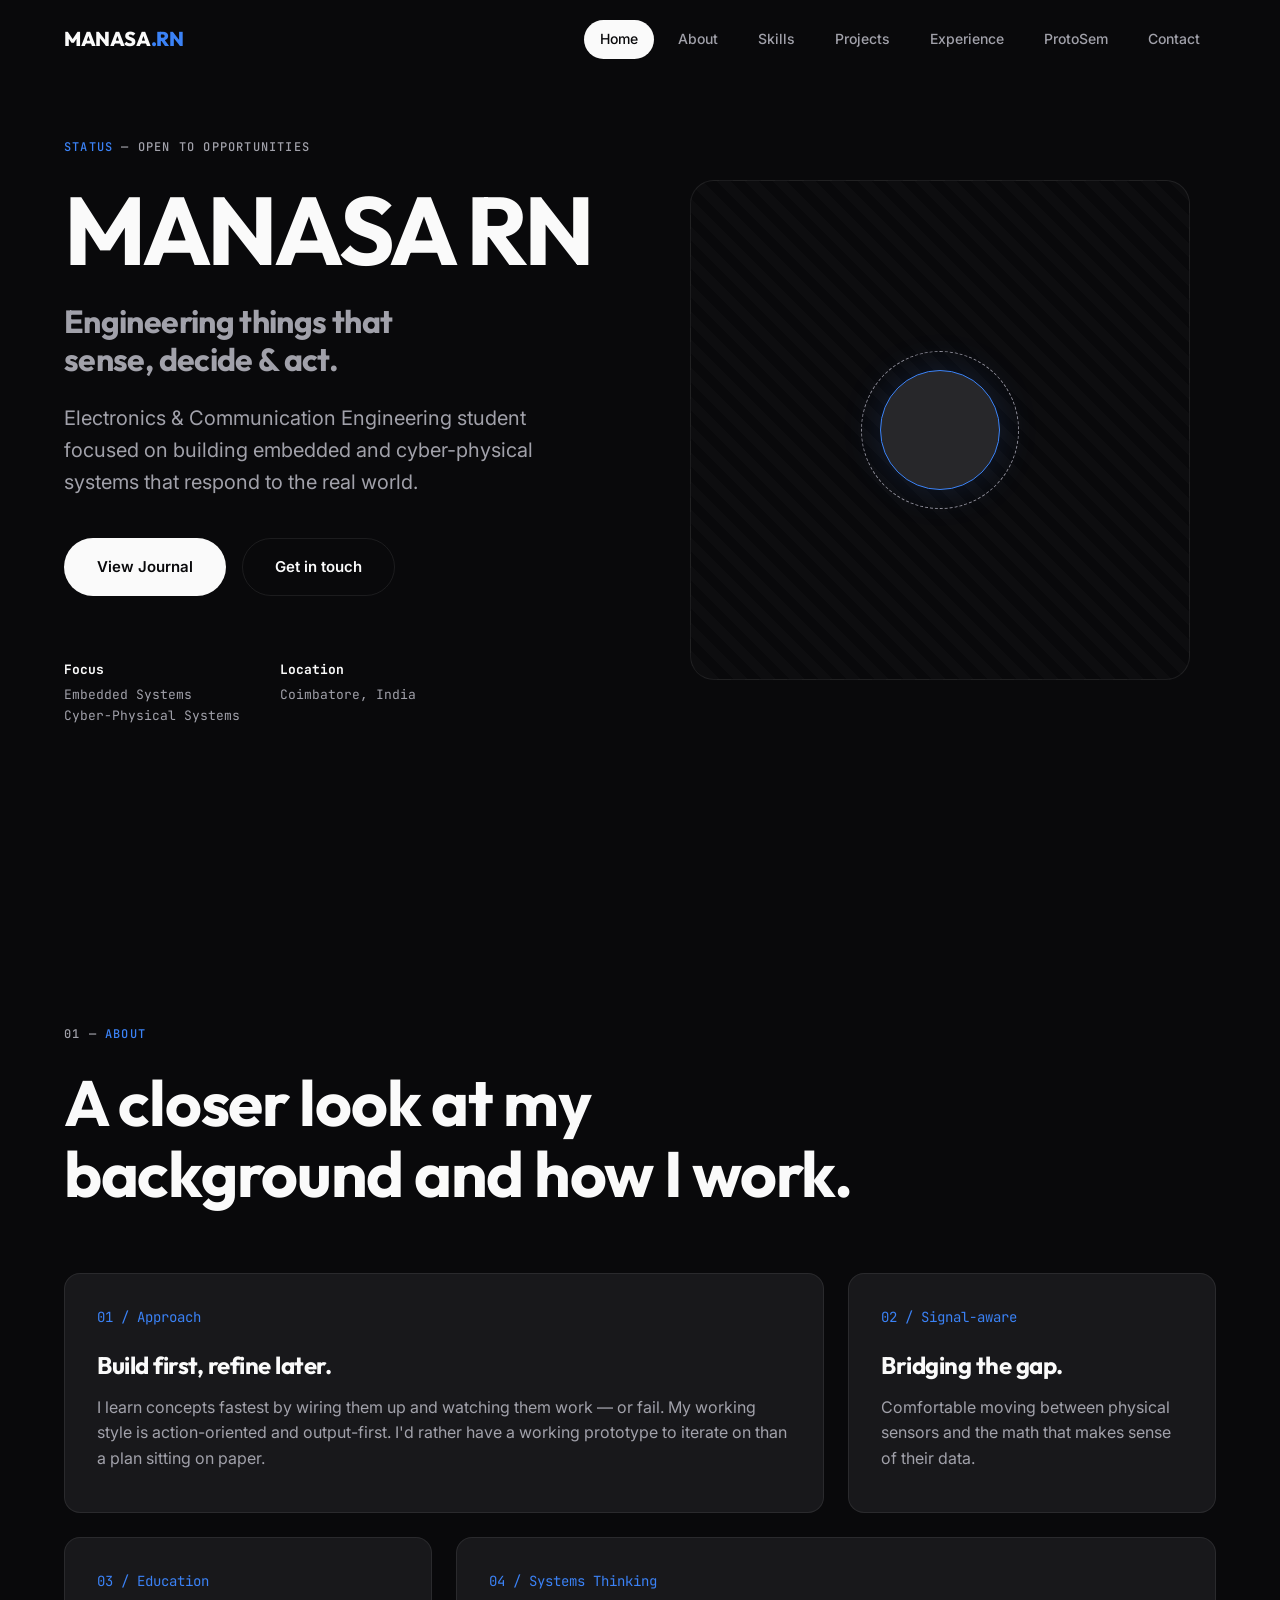
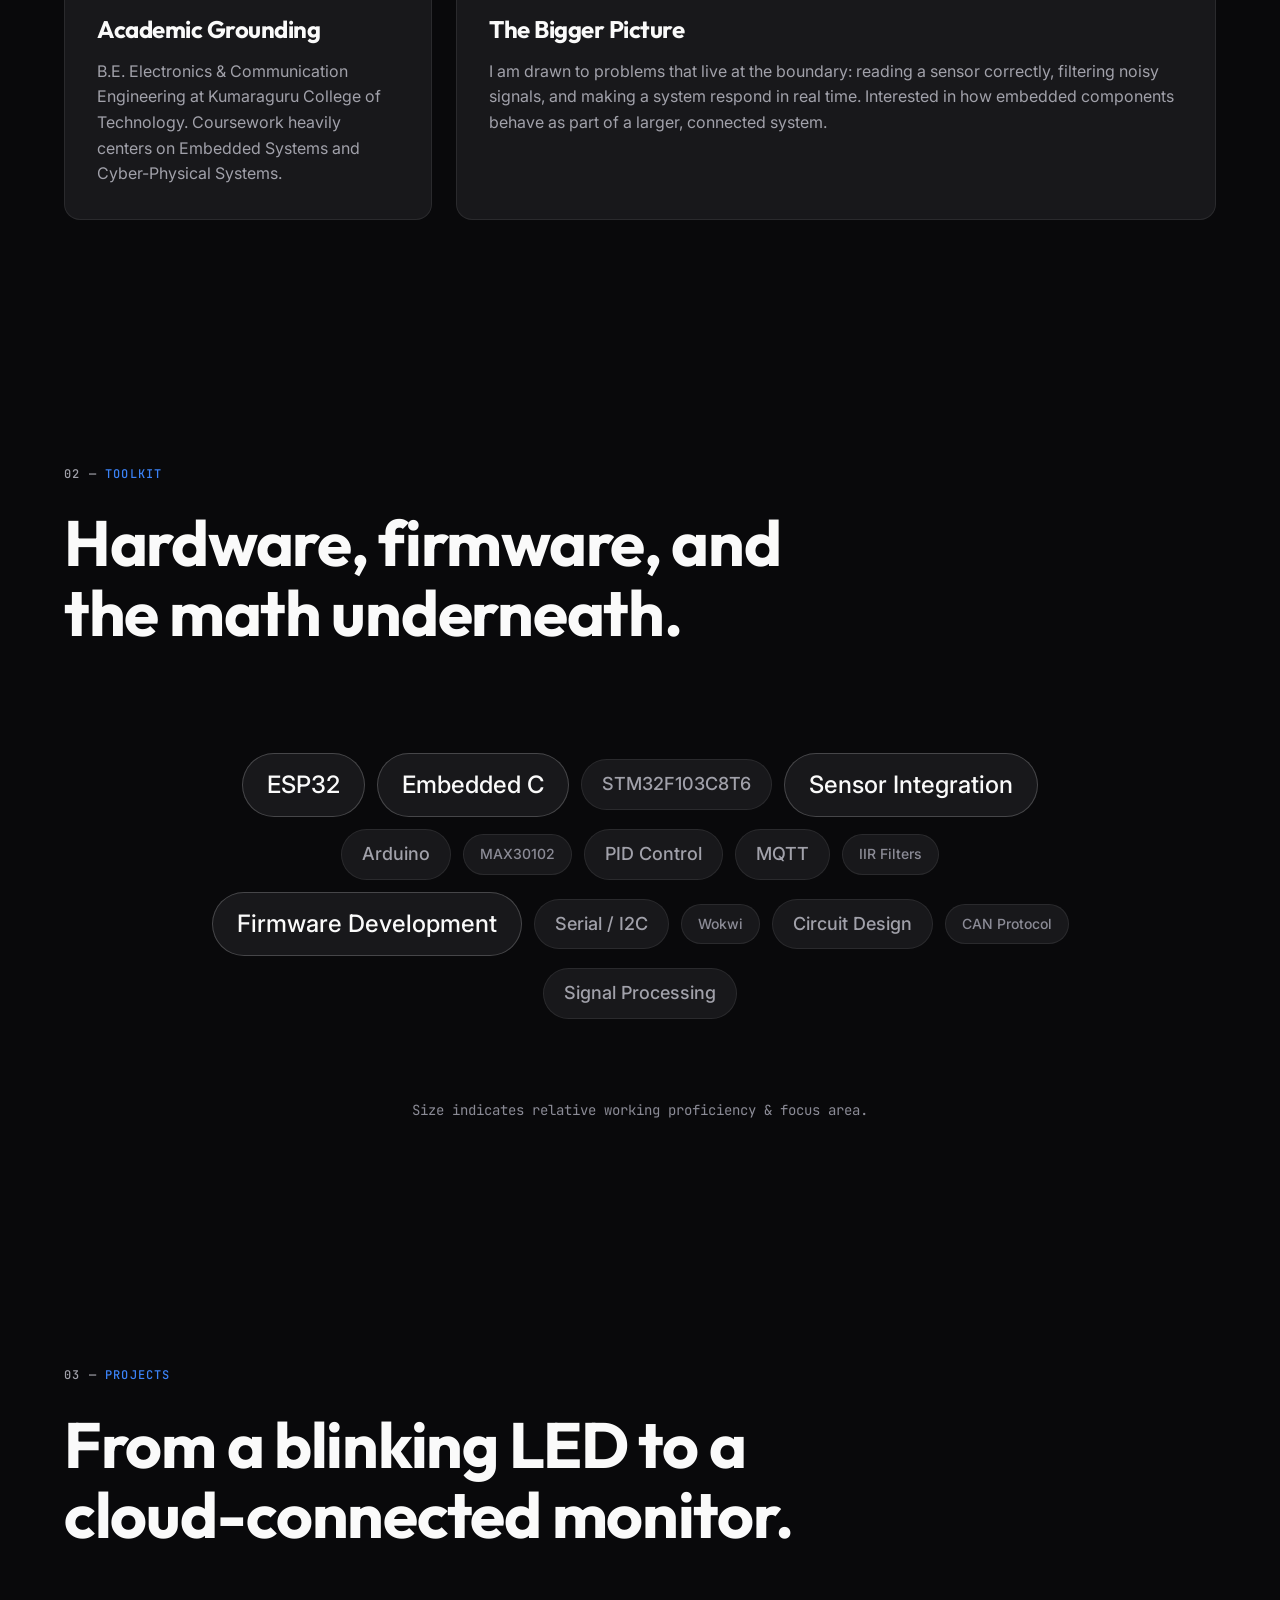
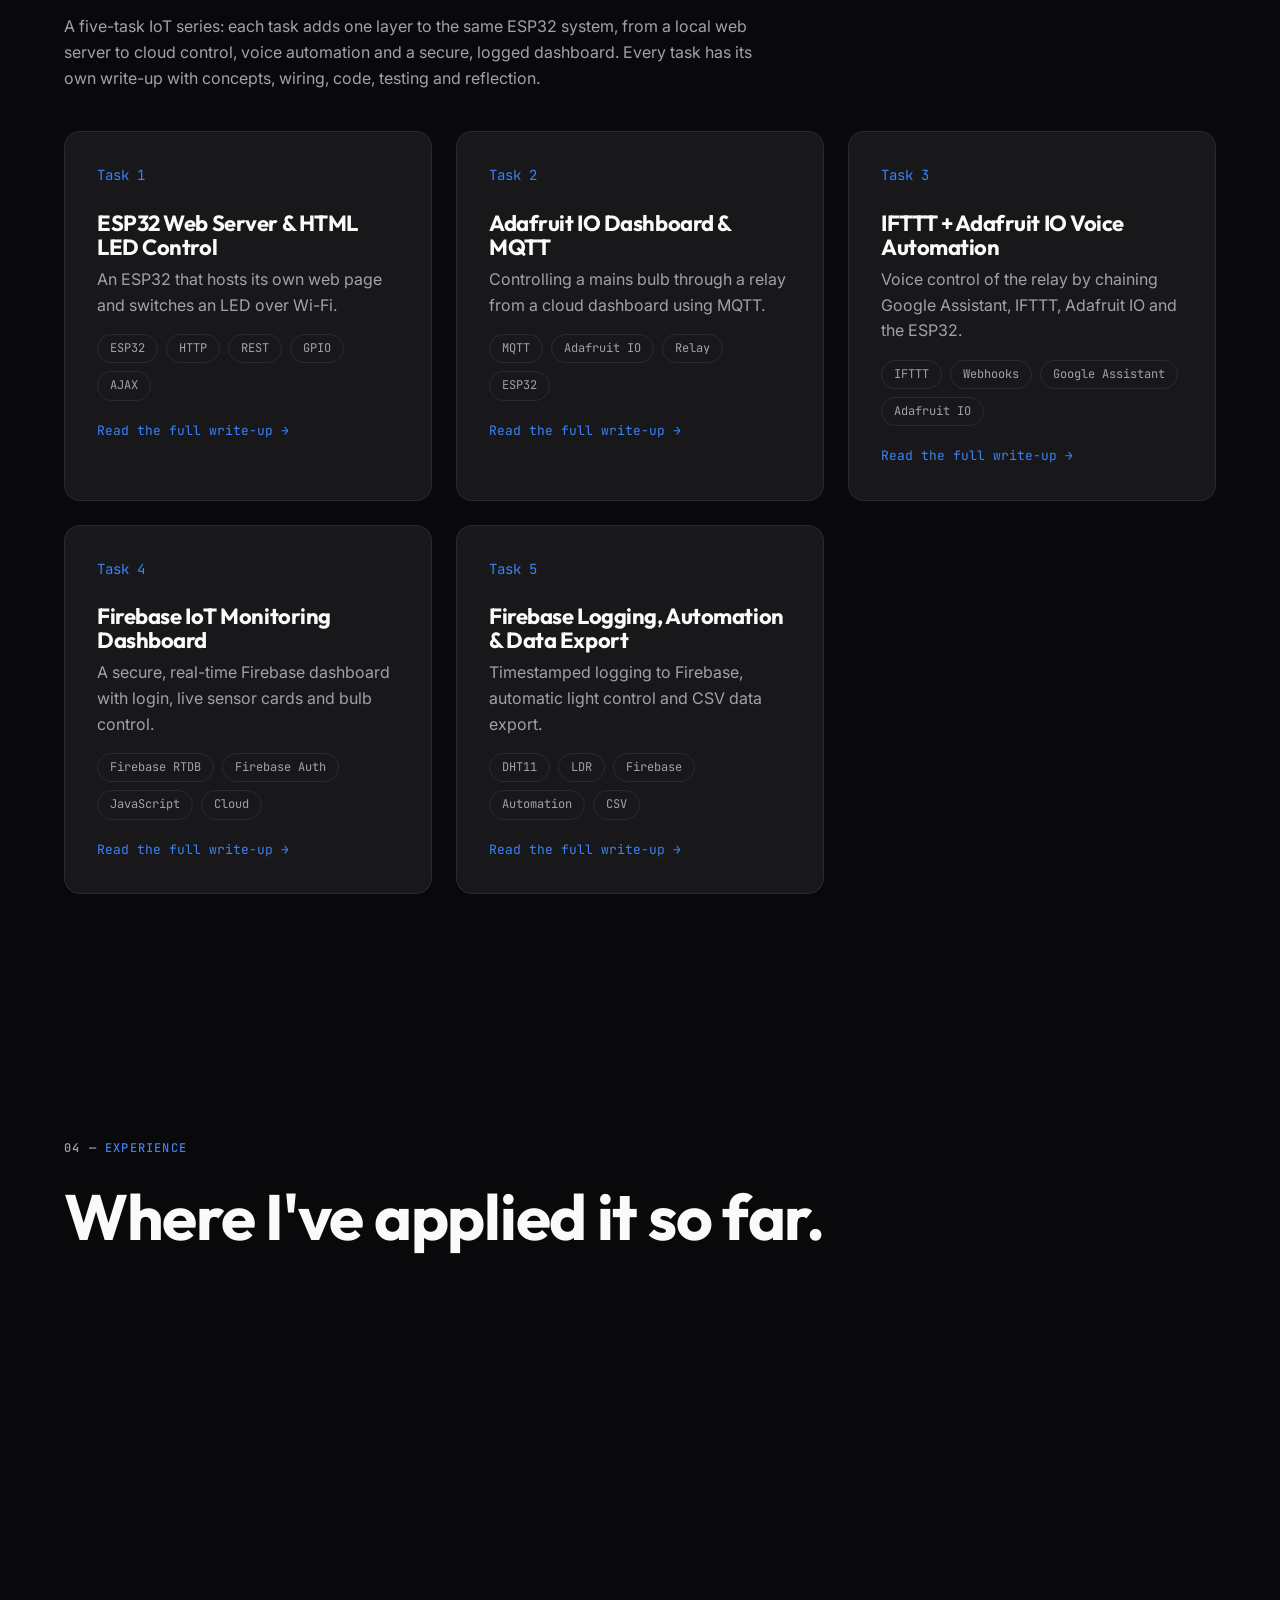
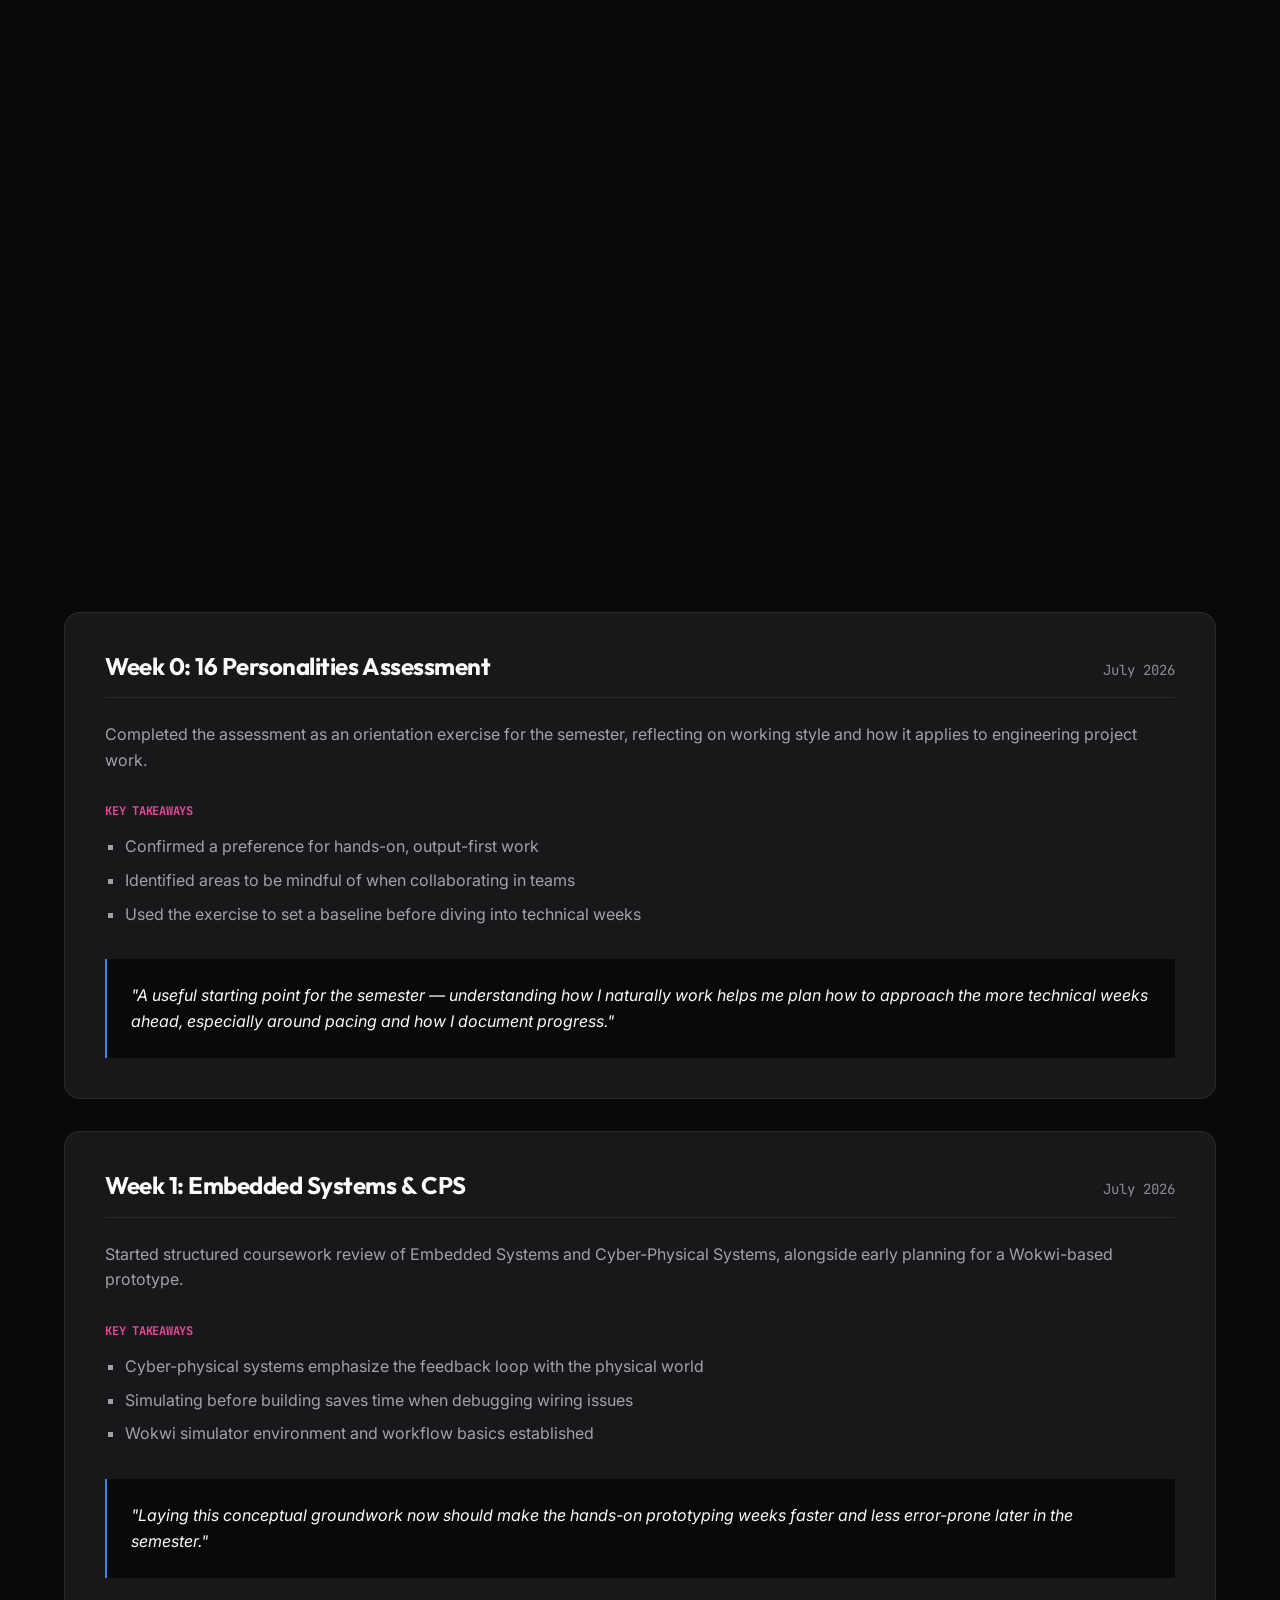
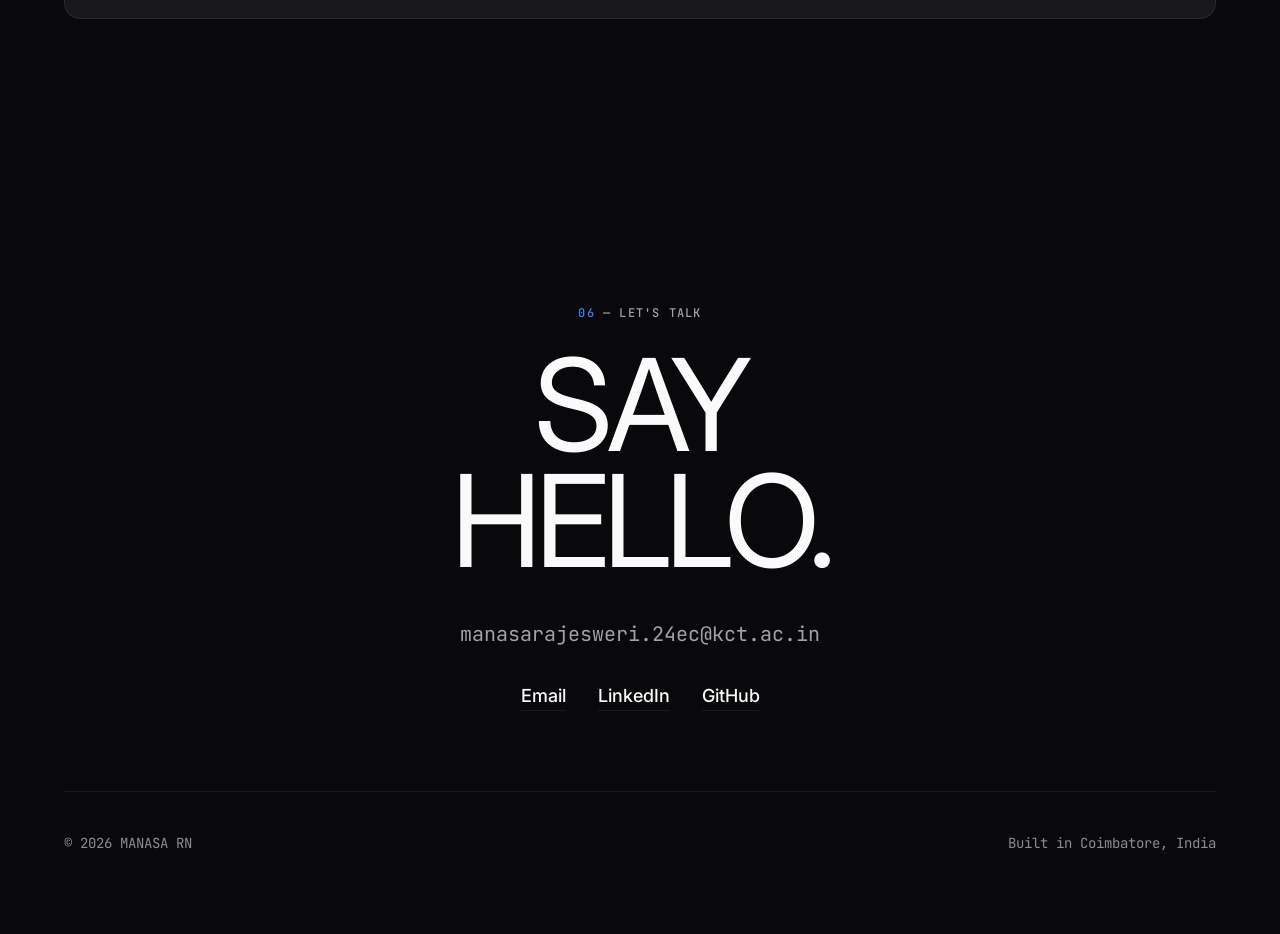
==== commit b1056820: "Add full write-ups for IoT Tasks 1-5 with source code - Extract shared CSS/JS to assets/ and reuse o" ====
--- a/index.html
+++ b/index.html
@@ -15,617 +15,7 @@
 <link rel="icon" href="data:image/svg+xml,%3Csvg xmlns='http://www.w3.org/2000/svg' viewBox='0 0 64 64'%3E%3Crect width='64' height='64' rx='14' fill='%2309090b'/%3E%3Ctext x='32' y='43' font-family='Arial' font-weight='800' font-size='30' text-anchor='middle' fill='%233b82f6'%3EM%3C/text%3E%3C/svg%3E">
 <link rel="preconnect" href="https://fonts.googleapis.com">
 <link href="https://fonts.googleapis.com/css2?family=Inter:wght@400;500;600&family=Outfit:wght@500;700;800&family=JetBrains+Mono:wght@400;500&display=swap" rel="stylesheet">
-<style>
-/* ============================================================
-   DESIGN SYSTEM & RESET
-   ============================================================ */
-:root {
-  --bg-base: #09090b;
-  --bg-surface: #18181b;
-  --bg-elevated: #27272a;
-  
-  --text-primary: #fafafa;
-  --text-secondary: #a1a1aa;
-  --text-tertiary: #8b8b96;
-  
-  --accent: #3b82f6; /* Electric Blue */
-  --accent-secondary: #ec4899; /* Vivid Pink */
-  --accent-muted: rgba(59, 130, 246, 0.15);
-  
-  --border: rgba(255, 255, 255, 0.08);
-  --border-hover: rgba(255, 255, 255, 0.15);
-  
-  --radius-sm: 8px;
-  --radius-md: 16px;
-  --radius-lg: 24px;
-  
-  --ease-spring: cubic-bezier(0.2, 0.8, 0.2, 1);
-  --ease-out: cubic-bezier(0.16, 1, 0.3, 1);
-}
-
-* { margin: 0; padding: 0; box-sizing: border-box; }
-
-html { scroll-behavior: smooth; background: var(--bg-base); }
-
-@media (prefers-reduced-motion: reduce) {
-  html { scroll-behavior: auto; }
-  *, *::before, *::after {
-    animation-duration: 0.01ms !important;
-    animation-iteration-count: 1 !important;
-    transition-duration: 0.01ms !important;
-    scroll-behavior: auto !important;
-  }
-}
-
-body {
-  font-family: 'Inter', sans-serif;
-  color: var(--text-primary);
-  background-color: var(--bg-base);
-  line-height: 1.6;
-  overflow-x: hidden;
-  -webkit-font-smoothing: antialiased;
-}
-
-h1, h2, h3, h4, h5 {
-  font-family: 'Outfit', sans-serif;
-  font-weight: 700;
-  color: var(--text-primary);
-  letter-spacing: -0.02em;
-  line-height: 1.1;
-}
-
-a { color: inherit; text-decoration: none; }
-ul { list-style: none; }
-
-.container {
-  width: 100%;
-  max-width: 1200px;
-  margin: 0 auto;
-  padding: 0 24px;
-}
-
-/* Base utility for a high-tech ambient background pattern */
-.bg-pattern {
-  position: fixed;
-  inset: 0;
-  z-index: -1;
-  background-image: radial-gradient(var(--text-tertiary) 1px, transparent 1px);
-  background-size: 32px 32px;
-  opacity: 0.15;
-  pointer-events: none;
-  mask-image: linear-gradient(to bottom, black 20%, transparent 100%);
-  -webkit-mask-image: linear-gradient(to bottom, black 20%, transparent 100%);
-}
-
-.bg-blobs {
-  position: fixed;
-  inset: 0;
-  z-index: -2;
-  overflow: hidden;
-  background: var(--bg-base);
-}
-.bg-blob {
-  position: absolute;
-  border-radius: 50%;
-  filter: blur(90px);
-  opacity: 0.45;
-  animation: bgDrift 20s infinite alternate cubic-bezier(0.4, 0, 0.2, 1);
-  will-change: transform;
-}
-.blob-1 {
-  width: 55vw; height: 55vw;
-  background: var(--accent);
-  top: -10%; left: -10%;
-  animation-duration: 25s;
-}
-.blob-2 {
-  width: 50vw; height: 50vw;
-  background: var(--accent-secondary);
-  bottom: -20%; right: -10%;
-  animation-duration: 22s;
-  animation-delay: -5s;
-}
-.blob-3 {
-  width: 40vw; height: 40vw;
-  background: #8b5cf6; /* bridging purple */
-  top: 30%; left: 30%;
-  animation-duration: 28s;
-  animation-delay: -10s;
-}
-
-@keyframes bgDrift {
-  0% { transform: translate(0, 0) scale(1); }
-  50% { transform: translate(10vw, 5vh) scale(1.1); }
-  100% { transform: translate(-5vw, 15vh) scale(0.9); }
-}
-
-@media (prefers-reduced-motion: reduce) {
-  .bg-blob { animation: none; opacity: 0.3; filter: blur(120px); transform: none; }
-}
-
-.eyebrow {
-  display: inline-block;
-  font-family: 'JetBrains Mono', monospace;
-  font-size: 0.75rem;
-  font-weight: 500;
-  letter-spacing: 0.1em;
-  text-transform: uppercase;
-  color: var(--text-secondary);
-  margin-bottom: 24px;
-}
-.eyebrow .highlight { color: var(--accent); }
-
-/* ============================================================
-   NAVIGATION
-   ============================================================ */
-.navbar {
-  position: fixed;
-  top: 0; left: 0; right: 0;
-  height: 80px;
-  display: flex;
-  align-items: center;
-  z-index: 100;
-  transition: background 0.3s var(--ease-out), backdrop-filter 0.3s;
-  border-bottom: 1px solid transparent;
-}
-.navbar.scrolled {
-  background: rgba(9, 9, 11, 0.8);
-  backdrop-filter: blur(12px);
-  -webkit-backdrop-filter: blur(12px);
-  border-bottom: 1px solid var(--border);
-}
-.nav-inner {
-  display: flex;
-  justify-content: space-between;
-  align-items: center;
-  width: 100%;
-}
-.logo {
-  font-family: 'Outfit', sans-serif;
-  font-weight: 800;
-  font-size: 1.25rem;
-  letter-spacing: -0.02em;
-}
-.logo span { color: var(--accent); }
-
-.nav-links {
-  display: flex;
-  gap: 8px;
-}
-.nav-links a {
-  font-size: 0.875rem;
-  font-weight: 500;
-  color: var(--text-secondary);
-  padding: 8px 16px;
-  border-radius: 100px;
-  transition: all 0.2s var(--ease-out);
-}
-.nav-links a:hover {
-  color: var(--text-primary);
-  background: var(--bg-surface);
-}
-.nav-links a.active {
-  color: var(--bg-base);
-  background: var(--text-primary);
-}
-
-.nav-toggle { display: none; }
-
-@media (max-width: 768px) {
-  .nav-toggle { display: block; background:none; border:1px solid var(--border); border-radius: 8px; color:var(--text-primary); font-size:1.25rem; padding: 6px 12px; cursor: pointer; }
-  .nav-links {
-    display: none;
-    position: absolute;
-    top: 80px; left: 16px; right: 16px;
-    flex-direction: column;
-    gap: 4px;
-    padding: 12px;
-    background: rgba(24, 24, 27, 0.95);
-    backdrop-filter: blur(12px);
-    -webkit-backdrop-filter: blur(12px);
-    border: 1px solid var(--border);
-    border-radius: var(--radius-md);
-  }
-  .nav-links.open { display: flex; }
-  /* lighter background on small screens */
-  .bg-blob { animation: none; filter: blur(60px); opacity: 0.3; }
-}
-
-:focus-visible { outline: 2px solid var(--accent); outline-offset: 3px; border-radius: 4px; }
-.contact-email { display:block; font-family:'JetBrains Mono',monospace; font-size: clamp(0.9rem, 2.5vw, 1.25rem); color: var(--text-secondary); margin-bottom: 32px; word-break: break-all; }
-.contact-email:hover { color: var(--accent); }
-.contact-links { flex-wrap: wrap; }
-
-/* PROJECTS */
-.project-list { display: grid; gap: 32px; }
-.project-card { padding: 40px; }
-.project-head { display: flex; justify-content: space-between; align-items: baseline; gap: 16px; flex-wrap: wrap; border-bottom: 1px solid var(--border); padding-bottom: 16px; margin-bottom: 24px; }
-.project-head h3 { font-size: 1.5rem; }
-.project-head span { font-family: 'JetBrains Mono', monospace; font-size: 0.8125rem; color: var(--text-tertiary); }
-.project-card p { color: var(--text-secondary); margin-bottom: 16px; max-width: 760px; }
-.project-card h4 { font-family: 'JetBrains Mono', monospace; font-size: 0.75rem; text-transform: uppercase; color: var(--accent-secondary); margin: 24px 0 12px; }
-.project-card ul { list-style: square; padding-left: 20px; color: var(--text-secondary); }
-.project-card li { margin-bottom: 8px; }
-.chip-row { display: flex; flex-wrap: wrap; gap: 8px; margin-top: 20px; }
-.chip { font-family: 'JetBrains Mono', monospace; font-size: 0.75rem; padding: 4px 12px; border-radius: 100px; border: 1px solid var(--border); color: var(--text-secondary); }
-.project-flow { font-family: 'JetBrains Mono', monospace; font-size: 0.8125rem; color: var(--text-secondary); background: var(--bg-base); border-left: 2px solid var(--accent); padding: 16px 20px; margin: 20px 0; overflow-x: auto; white-space: nowrap; }
-
-/* ============================================================
-   BUTTONS (Magnetic behavior added via JS)
-   ============================================================ */
-.btn-group { display: flex; gap: 16px; flex-wrap: wrap; margin-top: 40px; }
-.btn {
-  display: inline-flex;
-  align-items: center;
-  justify-content: center;
-  padding: 16px 32px;
-  border-radius: 100px;
-  font-size: 0.9375rem;
-  font-weight: 600;
-  cursor: pointer;
-  border: 1px solid transparent;
-  transition: background 0.3s, color 0.3s, border-color 0.3s, transform 0.1s;
-}
-.btn-primary {
-  background: var(--text-primary);
-  color: var(--bg-base);
-}
-.btn-primary:hover {
-  background: var(--accent);
-}
-.btn-outline {
-  background: transparent;
-  color: var(--text-primary);
-  border-color: var(--border);
-}
-.btn-outline:hover {
-  border-color: var(--text-primary);
-  background: var(--bg-surface);
-}
-
-/* ============================================================
-   SPOTLIGHT CARD UTILITY
-   ============================================================ */
-.spotlight-card {
-  position: relative;
-  background: var(--bg-surface);
-  border: 1px solid var(--border);
-  border-radius: var(--radius-md);
-  padding: 32px;
-  overflow: hidden;
-  transition: border-color 0.3s;
-}
-.spotlight-card::before {
-  content: "";
-  position: absolute;
-  top: 0; left: 0; right: 0; bottom: 0;
-  background: radial-gradient(800px circle at var(--mouse-x) var(--mouse-y), rgba(255,255,255,0.06), transparent 40%);
-  opacity: 0;
-  transition: opacity 0.3s;
-  pointer-events: none;
-  z-index: 0;
-}
-.spotlight-card:hover::before { opacity: 1; }
-.spotlight-card:hover { border-color: var(--border-hover); }
-.spotlight-content { position: relative; z-index: 1; }
-
-/* ============================================================
-   HERO SECTION
-   ============================================================ */
-.hero {
-  min-height: 100vh;
-  display: flex;
-  align-items: center;
-  padding-top: 80px;
-}
-.hero-layout {
-  display: grid;
-  grid-template-columns: 1fr 1fr;
-  gap: 48px;
-  align-items: center;
-}
-@media (max-width: 1024px) {
-  .hero-layout { grid-template-columns: 1fr; padding-top: 60px; }
-}
-
-.hero-content h1 {
-  font-size: clamp(3.5rem, 8vw, 6rem);
-  letter-spacing: -0.04em;
-  line-height: 1;
-  margin-bottom: 24px;
-}
-.hero-content h1 .accent { color: var(--accent); }
-
-.hero-content p {
-  font-size: clamp(1.125rem, 2vw, 1.25rem);
-  color: var(--text-secondary);
-  max-width: 540px;
-}
-.hero-meta {
-  margin-top: 64px;
-  display: flex;
-  gap: 40px;
-  flex-wrap: wrap;
-  font-family: 'JetBrains Mono', monospace;
-  font-size: 0.8125rem;
-  color: var(--text-secondary);
-}
-.hero-meta strong { color: var(--text-primary); display: block; margin-bottom: 4px; }
-
-/* Abstract graphic right side */
-.hero-graphic {
-  position: relative;
-  aspect-ratio: 1;
-  width: 100%;
-  max-width: 500px;
-  margin: 0 auto;
-  border: 1px solid var(--border);
-  border-radius: var(--radius-lg);
-  background: repeating-linear-gradient(
-    45deg,
-    transparent,
-    transparent 10px,
-    rgba(255,255,255,0.02) 10px,
-    rgba(255,255,255,0.02) 20px
-  );
-  display: flex;
-  align-items: center;
-  justify-content: center;
-}
-.hero-graphic .core {
-  width: 120px;
-  height: 120px;
-  background: var(--bg-elevated);
-  border: 1px solid var(--accent);
-  box-shadow: 0 0 40px var(--accent-muted);
-  border-radius: 50%;
-  position: relative;
-}
-.hero-graphic .core::after {
-  content: '';
-  position: absolute;
-  inset: -20px;
-  border: 1px dashed var(--text-tertiary);
-  border-radius: 50%;
-  animation: spin 20s linear infinite;
-}
-@keyframes spin { 100% { transform: rotate(360deg); } }
-@media (prefers-reduced-motion: reduce) {
-  .hero-graphic .core::after { animation: none; }
-}
-
-/* ============================================================
-   SECTIONS & TYPOGRAPHY
-   ============================================================ */
-section { padding: 120px 0; position: relative; }
-.section-header {
-  margin-bottom: 64px;
-}
-.section-header h2 {
-  font-size: clamp(2.5rem, 5vw, 4rem);
-  max-width: 800px;
-}
-
-/* ============================================================
-   ABOUT (Bento Layout)
-   ============================================================ */
-.bento-grid {
-  display: grid;
-  grid-template-columns: repeat(3, 1fr);
-  grid-auto-rows: minmax(240px, auto);
-  gap: 24px;
-}
-@media (max-width: 900px) {
-  .bento-grid { grid-template-columns: 1fr; }
-}
-
-.bento-item {
-  display: flex;
-  flex-direction: column;
-  justify-content: space-between;
-}
-.bento-item.span-2 { grid-column: span 2; }
-@media (max-width: 900px) {
-  .bento-item.span-2 { grid-column: span 1; }
-}
-
-.bento-item h3 { font-size: 1.5rem; margin-bottom: 16px; }
-.bento-item p { color: var(--text-secondary); }
-
-.bento-num {
-  font-family: 'JetBrains Mono', monospace;
-  font-size: 0.875rem;
-  color: var(--accent);
-  margin-bottom: auto;
-  padding-bottom: 24px;
-}
-
-/* ============================================================
-   SKILLS (Clustered Tags mapped to proficiency)
-   ============================================================ */
-.skills-cluster {
-  display: flex;
-  flex-wrap: wrap;
-  gap: 12px;
-  align-items: center;
-  justify-content: center;
-  max-width: 900px;
-  margin: 0 auto;
-  padding: 40px 0;
-}
-.skill-tag {
-  font-family: 'Inter', sans-serif;
-  font-weight: 500;
-  border-radius: 100px;
-  border: 1px solid var(--border);
-  background: var(--bg-surface);
-  transition: border-color 0.3s, color 0.3s;
-  cursor: default;
-}
-.skill-tag:hover {
-  border-color: var(--accent);
-  color: var(--accent);
-}
-/* Variations based on 'proficiency' weighting */
-.skill-weight-3 {
-  font-size: 1.5rem;
-  padding: 12px 24px;
-  color: var(--text-primary);
-  border-color: rgba(255,255,255,0.2);
-}
-.skill-weight-2 {
-  font-size: 1.125rem;
-  padding: 10px 20px;
-  color: var(--text-secondary);
-}
-.skill-weight-1 {
-  font-size: 0.875rem;
-  padding: 8px 16px;
-  color: var(--text-tertiary);
-}
-.skills-meta {
-  text-align: center;
-  margin-top: 40px;
-  font-family: 'JetBrains Mono', monospace;
-  font-size: 0.875rem;
-  color: var(--text-tertiary);
-}
-
-/* ============================================================
-   EXPERIENCE (Editorial layout)
-   ============================================================ */
-.exp-list {
-  display: grid;
-  gap: 40px;
-}
-.exp-item {
-  display: grid;
-  grid-template-columns: 200px 1fr;
-  gap: 32px;
-  padding-top: 40px;
-  border-top: 1px solid var(--border);
-}
-@media (max-width: 768px) {
-  .exp-item { grid-template-columns: 1fr; gap: 16px; }
-}
-.exp-meta {
-  font-family: 'JetBrains Mono', monospace;
-  font-size: 0.875rem;
-  color: var(--text-secondary);
-}
-.exp-role {
-  font-size: 1.5rem;
-  margin-bottom: 8px;
-}
-.exp-org {
-  color: var(--accent);
-  margin-bottom: 16px;
-  font-weight: 500;
-}
-.exp-desc { color: var(--text-secondary); max-width: 600px; }
-
-/* ============================================================
-   PROTOSEM
-   ============================================================ */
-.protosem-list {
-  display: grid;
-  grid-template-columns: 1fr;
-  gap: 32px;
-}
-.protosem-card {
-  padding: 40px;
-}
-.protosem-header {
-  display: flex;
-  justify-content: space-between;
-  align-items: baseline;
-  border-bottom: 1px solid var(--border);
-  padding-bottom: 16px;
-  margin-bottom: 24px;
-}
-.protosem-header h3 { font-size: 1.5rem; }
-.protosem-header span { font-family: 'JetBrains Mono', monospace; font-size: 0.875rem; color: var(--text-tertiary); }
-.protosem-content h4 {
-  font-family: 'JetBrains Mono', monospace;
-  font-size: 0.75rem;
-  text-transform: uppercase;
-  color: var(--accent-secondary);
-  margin: 32px 0 16px;
-}
-.protosem-content p { color: var(--text-secondary); margin-bottom: 16px; }
-.protosem-content ul { list-style: square; padding-left: 20px; color: var(--text-secondary); }
-.protosem-content ul li { margin-bottom: 8px; }
-.protosem-reflection {
-  margin-top: 32px;
-  padding: 24px;
-  background: var(--bg-base);
-  border-left: 2px solid var(--accent);
-  color: var(--text-primary);
-  font-style: italic;
-}
-
-/* ============================================================
-   CONTACT / FOOTER
-   ============================================================ */
-.contact-section {
-  padding: 160px 0 80px;
-  text-align: center;
-}
-.contact-heading {
-  font-size: clamp(4rem, 10vw, 10rem);
-  line-height: 0.9;
-  letter-spacing: -0.05em;
-  margin-bottom: 40px;
-  color: var(--text-primary);
-  transition: color 0.3s;
-}
-.contact-heading:hover { color: var(--accent); }
-.contact-links {
-  display: flex;
-  justify-content: center;
-  gap: 32px;
-  margin-bottom: 80px;
-}
-.contact-links a {
-  font-size: 1.125rem;
-  font-weight: 500;
-  text-decoration: underline;
-  text-decoration-color: var(--border);
-  text-underline-offset: 8px;
-  transition: text-decoration-color 0.3s, color 0.3s;
-}
-.contact-links a:hover {
-  color: var(--accent);
-  text-decoration-color: var(--accent);
-}
-.footer-bottom {
-  display: flex;
-  justify-content: space-between;
-  align-items: center;
-  padding-top: 40px;
-  border-top: 1px solid var(--border);
-  font-family: 'JetBrains Mono', monospace;
-  font-size: 0.875rem;
-  color: var(--text-tertiary);
-}
-
-/* ============================================================
-   ANIMATIONS (Scroll Reveal)
-   ============================================================ */
-.reveal {
-  opacity: 0;
-  transform: translateY(40px) scale(0.95);
-  transition: opacity 0.8s cubic-bezier(0.16, 1, 0.3, 1), transform 0.8s cubic-bezier(0.34, 1.56, 0.64, 1);
-}
-.reveal.is-visible {
-  opacity: 1;
-  transform: translateY(0) scale(1);
-}
-@media (prefers-reduced-motion: reduce) {
-  .reveal { opacity: 1; transform: none; transition: none; }
-}
-
-</style>
+<link rel="stylesheet" href="assets/style.css">
 </head>
 <body>
 
@@ -776,83 +166,8 @@
       <div class="eyebrow">03 — <span class="highlight">Projects</span></div>
       <h2>From a blinking LED to a cloud-connected monitor.</h2>
     </div>
-
-    <div class="project-list">
-
-      <!-- Project 1 -->
-      <div class="spotlight-card project-card reveal">
-        <div class="spotlight-content">
-          <div class="project-head"><h3>01 · Browser-Controlled LED</h3><span>ESP32 · HTTP</span></div>
-          <p>An ESP32 acting as a web server on the local network. A browser page turns the onboard LED on and off through a small REST API.</p>
-          <h4>What I built</h4>
-          <ul>
-            <li>Endpoints <code>/api/on</code>, <code>/api/off</code> and <code>/api/status</code> on the ESP32 <code>WebServer</code> library</li>
-            <li>A responsive page that polls status every 500&nbsp;ms and updates without reloading</li>
-            <li>Button response of roughly 50–100&nbsp;ms on my local network</li>
-          </ul>
-          <h4>Takeaway</h4>
-          <p>HTTP is pull-based, which works for occasional updates but not for real-time control. That led straight to the next project.</p>
-          <div class="chip-row"><span class="chip">ESP32</span><span class="chip">Arduino C++</span><span class="chip">REST</span><span class="chip">GPIO</span></div>
-        </div>
-      </div>
-
-      <!-- Project 2 -->
-      <div class="spotlight-card project-card reveal">
-        <div class="spotlight-content">
-          <div class="project-head"><h3>02 · Cloud Relay Control over MQTT</h3><span>ESP32 · Adafruit IO · Relay</span></div>
-          <p>Switching a mains bulb from anywhere on the internet. A dashboard publishes to an Adafruit IO feed over MQTT, and the ESP32 subscribes and drives a 5&nbsp;V relay module.</p>
-          <h4>What I built</h4>
-          <ul>
-            <li>MQTT publish/subscribe control with a callback that parses ON/OFF commands</li>
-            <li>A relay that isolates 230&nbsp;V AC from the ESP32. Only the live wire is switched, and the relay defaults to OFF at start-up</li>
-            <li>Dashboard-to-bulb latency under about a second</li>
-          </ul>
-          <h4>What went wrong, and the fix</h4>
-          <p>The relay module is active-LOW: a LOW signal turns it on. I caught this by testing the logic at low voltage and reading the datasheet before connecting mains, then wrapped it in <code>RELAY_ON</code> / <code>RELAY_OFF</code> constants.</p>
-          <div class="chip-row"><span class="chip">MQTT</span><span class="chip">Adafruit IO</span><span class="chip">Relay</span><span class="chip">Mains isolation</span></div>
-        </div>
-      </div>
-
-      <!-- Project 3 -->
-      <div class="spotlight-card project-card reveal">
-        <div class="spotlight-content">
-          <div class="project-head"><h3>03 · Google Assistant Voice Control</h3><span>IFTTT · Webhooks</span></div>
-          <p>"Hey Google, activate bulb on" now switches the relay, chaining several services together without a custom app.</p>
-          <div class="project-flow">Google Assistant → IFTTT → Webhook → Adafruit IO → MQTT → ESP32 → Relay</div>
-          <h4>What I built</h4>
-          <ul>
-            <li>Two IFTTT applets (on and off) that send a JSON POST to the Adafruit IO feed</li>
-            <li>End-to-end latency of about 2–3 seconds, which I worked down by keeping the WiFi connection persistent and making requests asynchronous</li>
-            <li>A troubleshooting guide covering IFTTT rate limiting, account mismatches and feed-name errors</li>
-          </ul>
-          <h4>Takeaway</h4>
-          <p>Latency adds up across every hop, so I broke it down per stage before optimising anything.</p>
-          <div class="chip-row"><span class="chip">IFTTT</span><span class="chip">Webhooks</span><span class="chip">Google Assistant</span><span class="chip">MQTT</span></div>
-        </div>
-      </div>
-
-      <!-- Project 4 -->
-      <div class="spotlight-card project-card reveal">
-        <div class="spotlight-content">
-          <div class="project-head"><h3>04 · Smart Environment Monitor</h3><span>ESP32 · Firebase · Web dashboard</span></div>
-          <p>A system that logs temperature, humidity and light every 2 seconds, stores it in Firebase Realtime Database, and lets me control the relay manually or automatically from a web dashboard.</p>
-          <h4>Hardware and firmware</h4>
-          <ul>
-            <li>DHT11 for temperature and humidity, and an LDR module on the ESP32's 12-bit ADC (0–4095, not Arduino's 0–1023)</li>
-            <li>The raw LDR readings jumped erratically, so I average 15 samples taken 8&nbsp;ms apart in software</li>
-            <li>Automatic mode compares the filtered light level against an adjustable threshold. Manual mode follows the dashboard toggle</li>
-          </ul>
-          <h4>Cloud and dashboard</h4>
-          <ul>
-            <li>Flat database layout (<code>/sensorData</code>, <code>/appliances</code>, <code>/settings</code>) with stream listeners on the ESP32 for commands</li>
-            <li>Firebase Authentication (email/password and Google) with security rules limiting access to signed-in users</li>
-            <li>Live sensor cards, bulb toggle, mode selector, threshold slider, a table of the last 50 readings, and CSV export</li>
-          </ul>
-          <div class="chip-row"><span class="chip">DHT11</span><span class="chip">LDR</span><span class="chip">Firebase RTDB</span><span class="chip">Firebase Auth</span><span class="chip">JavaScript</span><span class="chip">Software filtering</span></div>
-        </div>
-      </div>
-
-    </div>
+    <p class="reveal" style="color:var(--text-secondary);max-width:720px;margin-bottom:40px">A five-task IoT series: each task adds one layer to the same ESP32 system, from a local web server to cloud control, voice automation and a secure, logged dashboard. Every task has its own write-up with concepts, wiring, code, testing and reflection.</p>
+    <div class="proj-grid"><a class="spotlight-card proj-card reveal" href="task1.html"><div class="spotlight-content"><div class="bento-num">Task 1</div><h3>ESP32 Web Server & HTML LED Control</h3><p>An ESP32 that hosts its own web page and switches an LED over Wi-Fi.</p><div class="chip-row" style="margin:0 0 16px"><span class="chip">ESP32</span><span class="chip">HTTP</span><span class="chip">REST</span><span class="chip">GPIO</span><span class="chip">AJAX</span></div><span class="go">Read the full write-up →</span></div></a><a class="spotlight-card proj-card reveal" href="task2.html"><div class="spotlight-content"><div class="bento-num">Task 2</div><h3>Adafruit IO Dashboard & MQTT</h3><p>Controlling a mains bulb through a relay from a cloud dashboard using MQTT.</p><div class="chip-row" style="margin:0 0 16px"><span class="chip">MQTT</span><span class="chip">Adafruit IO</span><span class="chip">Relay</span><span class="chip">ESP32</span></div><span class="go">Read the full write-up →</span></div></a><a class="spotlight-card proj-card reveal" href="task3.html"><div class="spotlight-content"><div class="bento-num">Task 3</div><h3>IFTTT + Adafruit IO Voice Automation</h3><p>Voice control of the relay by chaining Google Assistant, IFTTT, Adafruit IO and the ESP32.</p><div class="chip-row" style="margin:0 0 16px"><span class="chip">IFTTT</span><span class="chip">Webhooks</span><span class="chip">Google Assistant</span><span class="chip">Adafruit IO</span></div><span class="go">Read the full write-up →</span></div></a><a class="spotlight-card proj-card reveal" href="task4.html"><div class="spotlight-content"><div class="bento-num">Task 4</div><h3>Firebase IoT Monitoring Dashboard</h3><p>A secure, real-time Firebase dashboard with login, live sensor cards and bulb control.</p><div class="chip-row" style="margin:0 0 16px"><span class="chip">Firebase RTDB</span><span class="chip">Firebase Auth</span><span class="chip">JavaScript</span><span class="chip">Cloud</span></div><span class="go">Read the full write-up →</span></div></a><a class="spotlight-card proj-card reveal" href="task5.html"><div class="spotlight-content"><div class="bento-num">Task 5</div><h3>Firebase Logging, Automation & Data Export</h3><p>Timestamped logging to Firebase, automatic light control and CSV data export.</p><div class="chip-row" style="margin:0 0 16px"><span class="chip">DHT11</span><span class="chip">LDR</span><span class="chip">Firebase</span><span class="chip">Automation</span><span class="chip">CSV</span></div><span class="go">Read the full write-up →</span></div></a></div>
   </div>
 </section>
 
@@ -999,188 +314,7 @@
 </section>
 
 <!-- ================= SCRIPTS ================= -->
-<script>
-document.addEventListener('DOMContentLoaded', () => {
-  
-  // 1. Reduced Motion Check
-  const prefersReducedMotion = window.matchMedia('(prefers-reduced-motion: reduce)').matches;
-
-  // 2. Sticky Navbar & Active States
-  const navbar = document.querySelector('.navbar');
-  const navLinks = document.querySelectorAll('.nav-links a');
-  const sections = Array.from(document.querySelectorAll('section'));
-  
-  const handleScroll = () => {
-    if (window.scrollY > 50) navbar.classList.add('scrolled');
-    else navbar.classList.remove('scrolled');
-    
-    let current = '';
-    sections.forEach(section => {
-      const sectionTop = section.offsetTop;
-      if (scrollY >= sectionTop - 150) {
-        current = section.getAttribute('id');
-      }
-    });
-    
-    navLinks.forEach(link => {
-      link.classList.remove('active');
-      if (link.getAttribute('href') === `#${current}`) {
-        link.classList.add('active');
-      }
-    });
-  };
-  
-  window.addEventListener('scroll', handleScroll, { passive: true });
-  handleScroll();
-
-  // Mobile menu toggle
-  const toggle = document.querySelector('.nav-toggle');
-  const menu = document.getElementById('nav-links');
-  if (toggle && menu) {
-    toggle.addEventListener('click', () => {
-      const open = menu.classList.toggle('open');
-      toggle.setAttribute('aria-expanded', open);
-    });
-    menu.querySelectorAll('a').forEach(a => a.addEventListener('click', () => {
-      menu.classList.remove('open');
-      toggle.setAttribute('aria-expanded', 'false');
-    }));
-  }
-
-  // 3. Spotlight Cards Hover Effect
-  const cards = document.querySelectorAll('.spotlight-card');
-  cards.forEach(card => {
-    card.addEventListener('mousemove', (e) => {
-      const rect = card.getBoundingClientRect();
-      const x = e.clientX - rect.left;
-      const y = e.clientY - rect.top;
-      card.style.setProperty('--mouse-x', `${x}px`);
-      card.style.setProperty('--mouse-y', `${y}px`);
-    });
-  });
-
-  // 4. Scroll Reveal Animations (only if motion allowed)
-  if (!prefersReducedMotion && 'IntersectionObserver' in window) {
-    const reveals = document.querySelectorAll('.reveal');
-    const revealObserver = new IntersectionObserver((entries, observer) => {
-      entries.forEach(entry => {
-        if (entry.isIntersecting) {
-          entry.target.classList.add('is-visible');
-          observer.unobserve(entry.target);
-        }
-      });
-    }, { rootMargin: '0px 0px -10% 0px', threshold: 0.1 });
-    
-    reveals.forEach(el => revealObserver.observe(el));
-  } else {
-    // If reduced motion, show everything immediately
-    document.querySelectorAll('.reveal').forEach(el => el.classList.add('is-visible'));
-  }
-
-  // 5. Magnetic Buttons (only if motion allowed and on pointer devices)
-  if (!prefersReducedMotion && window.matchMedia('(pointer: fine)').matches) {
-    const magneticEls = document.querySelectorAll('.magnetic');
-    
-    magneticEls.forEach(el => {
-      el.addEventListener('mousemove', (e) => {
-        const rect = el.getBoundingClientRect();
-        const strength = el.dataset.strength || 20;
-        
-        const x = e.clientX - rect.left - rect.width / 2;
-        const y = e.clientY - rect.top - rect.height / 2;
-        
-        el.style.transform = `translate(${x * (strength / 100)}px, ${y * (strength / 100)}px)`;
-      });
-      
-      el.addEventListener('mouseleave', () => {
-        el.style.transform = 'translate(0px, 0px)';
-      });
-    });
-  }
-
-  // 6. Canvas Starfield
-  const canvas = document.getElementById('starfield');
-  if (canvas) {
-    const ctx = canvas.getContext('2d');
-    let width, height;
-    
-    // Star config
-    const starCount = 150; // Cap to 150 for smooth performance
-    const stars = [];
-    const colors = ['#fafafa', '#a1a1aa', '#3b82f6', '#ec4899']; // white, gray, blue, pink
-    
-    const resize = () => {
-      width = window.innerWidth;
-      height = window.innerHeight;
-      canvas.width = width;
-      canvas.height = height;
-    };
-    window.addEventListener('resize', resize);
-    resize();
-    
-    // Initialize stars
-    for (let i = 0; i < starCount; i++) {
-      stars.push({
-        x: Math.random() * width,
-        y: Math.random() * height,
-        radius: Math.random() * 1.5 + 0.5,
-        color: colors[Math.floor(Math.random() * colors.length)],
-        alpha: Math.random() * 0.8 + 0.2,
-        alphaChange: (Math.random() * 0.015 + 0.005) * (Math.random() > 0.5 ? 1 : -1),
-        speedY: Math.random() * 0.15 + 0.05
-      });
-    }
-    
-    const draw = () => {
-      ctx.clearRect(0, 0, width, height);
-      
-      stars.forEach(star => {
-        // Draw star glow
-        ctx.beginPath();
-        ctx.arc(star.x, star.y, star.radius * 2.5, 0, Math.PI * 2);
-        ctx.fillStyle = star.color;
-        ctx.globalAlpha = star.alpha * 0.4; // Soften the glow
-        ctx.fill();
-        
-        // Draw star core
-        ctx.beginPath();
-        ctx.arc(star.x, star.y, star.radius, 0, Math.PI * 2);
-        ctx.fillStyle = '#ffffff';
-        ctx.globalAlpha = star.alpha;
-        ctx.fill();
-        
-        if (!prefersReducedMotion) {
-          // Twinkle
-          star.alpha += star.alphaChange;
-          if (star.alpha <= 0.1 || star.alpha >= 1) {
-            star.alphaChange *= -1;
-            star.alpha = Math.max(0.1, Math.min(1, star.alpha));
-          }
-          
-          // Gentle upward drift
-          star.y -= star.speedY;
-          if (star.y < -10) {
-            star.y = height + 10;
-            star.x = Math.random() * width;
-          }
-        }
-      });
-      ctx.globalAlpha = 1; // reset alpha for other ops
-      
-      if (!prefersReducedMotion && !document.hidden) {
-        requestAnimationFrame(draw);
-      }
-    };
-    
-    // Start drawing loop (or just draw once if reduced motion)
-    draw();
-    document.addEventListener('visibilitychange', () => {
-      if (!document.hidden && !prefersReducedMotion) requestAnimationFrame(draw);
-    });
-  }
-
-});
-</script>
+<script src="assets/site.js" defer></script>
 
 </body>
 </html>
--- a/assets/style.css
+++ b/assets/style.css
@@ -0,0 +1,651 @@
+/* ============================================================
+   DESIGN SYSTEM & RESET
+   ============================================================ */
+:root {
+  --bg-base: #09090b;
+  --bg-surface: #18181b;
+  --bg-elevated: #27272a;
+  
+  --text-primary: #fafafa;
+  --text-secondary: #a1a1aa;
+  --text-tertiary: #8b8b96;
+  
+  --accent: #3b82f6; /* Electric Blue */
+  --accent-secondary: #ec4899; /* Vivid Pink */
+  --accent-muted: rgba(59, 130, 246, 0.15);
+  
+  --border: rgba(255, 255, 255, 0.08);
+  --border-hover: rgba(255, 255, 255, 0.15);
+  
+  --radius-sm: 8px;
+  --radius-md: 16px;
+  --radius-lg: 24px;
+  
+  --ease-spring: cubic-bezier(0.2, 0.8, 0.2, 1);
+  --ease-out: cubic-bezier(0.16, 1, 0.3, 1);
+}
+
+* { margin: 0; padding: 0; box-sizing: border-box; }
+
+html { scroll-behavior: smooth; background: var(--bg-base); }
+
+@media (prefers-reduced-motion: reduce) {
+  html { scroll-behavior: auto; }
+  *, *::before, *::after {
+    animation-duration: 0.01ms !important;
+    animation-iteration-count: 1 !important;
+    transition-duration: 0.01ms !important;
+    scroll-behavior: auto !important;
+  }
+}
+
+body {
+  font-family: 'Inter', sans-serif;
+  color: var(--text-primary);
+  background-color: var(--bg-base);
+  line-height: 1.6;
+  overflow-x: hidden;
+  -webkit-font-smoothing: antialiased;
+}
+
+h1, h2, h3, h4, h5 {
+  font-family: 'Outfit', sans-serif;
+  font-weight: 700;
+  color: var(--text-primary);
+  letter-spacing: -0.02em;
+  line-height: 1.1;
+}
+
+a { color: inherit; text-decoration: none; }
+ul { list-style: none; }
+
+.container {
+  width: 100%;
+  max-width: 1200px;
+  margin: 0 auto;
+  padding: 0 24px;
+}
+
+/* Base utility for a high-tech ambient background pattern */
+.bg-pattern {
+  position: fixed;
+  inset: 0;
+  z-index: -1;
+  background-image: radial-gradient(var(--text-tertiary) 1px, transparent 1px);
+  background-size: 32px 32px;
+  opacity: 0.15;
+  pointer-events: none;
+  mask-image: linear-gradient(to bottom, black 20%, transparent 100%);
+  -webkit-mask-image: linear-gradient(to bottom, black 20%, transparent 100%);
+}
+
+.bg-blobs {
+  position: fixed;
+  inset: 0;
+  z-index: -2;
+  overflow: hidden;
+  background: var(--bg-base);
+}
+.bg-blob {
+  position: absolute;
+  border-radius: 50%;
+  filter: blur(90px);
+  opacity: 0.45;
+  animation: bgDrift 20s infinite alternate cubic-bezier(0.4, 0, 0.2, 1);
+  will-change: transform;
+}
+.blob-1 {
+  width: 55vw; height: 55vw;
+  background: var(--accent);
+  top: -10%; left: -10%;
+  animation-duration: 25s;
+}
+.blob-2 {
+  width: 50vw; height: 50vw;
+  background: var(--accent-secondary);
+  bottom: -20%; right: -10%;
+  animation-duration: 22s;
+  animation-delay: -5s;
+}
+.blob-3 {
+  width: 40vw; height: 40vw;
+  background: #8b5cf6; /* bridging purple */
+  top: 30%; left: 30%;
+  animation-duration: 28s;
+  animation-delay: -10s;
+}
+
+@keyframes bgDrift {
+  0% { transform: translate(0, 0) scale(1); }
+  50% { transform: translate(10vw, 5vh) scale(1.1); }
+  100% { transform: translate(-5vw, 15vh) scale(0.9); }
+}
+
+@media (prefers-reduced-motion: reduce) {
+  .bg-blob { animation: none; opacity: 0.3; filter: blur(120px); transform: none; }
+}
+
+.eyebrow {
+  display: inline-block;
+  font-family: 'JetBrains Mono', monospace;
+  font-size: 0.75rem;
+  font-weight: 500;
+  letter-spacing: 0.1em;
+  text-transform: uppercase;
+  color: var(--text-secondary);
+  margin-bottom: 24px;
+}
+.eyebrow .highlight { color: var(--accent); }
+
+/* ============================================================
+   NAVIGATION
+   ============================================================ */
+.navbar {
+  position: fixed;
+  top: 0; left: 0; right: 0;
+  height: 80px;
+  display: flex;
+  align-items: center;
+  z-index: 100;
+  transition: background 0.3s var(--ease-out), backdrop-filter 0.3s;
+  border-bottom: 1px solid transparent;
+}
+.navbar.scrolled {
+  background: rgba(9, 9, 11, 0.8);
+  backdrop-filter: blur(12px);
+  -webkit-backdrop-filter: blur(12px);
+  border-bottom: 1px solid var(--border);
+}
+.nav-inner {
+  display: flex;
+  justify-content: space-between;
+  align-items: center;
+  width: 100%;
+}
+.logo {
+  font-family: 'Outfit', sans-serif;
+  font-weight: 800;
+  font-size: 1.25rem;
+  letter-spacing: -0.02em;
+}
+.logo span { color: var(--accent); }
+
+.nav-links {
+  display: flex;
+  gap: 8px;
+}
+.nav-links a {
+  font-size: 0.875rem;
+  font-weight: 500;
+  color: var(--text-secondary);
+  padding: 8px 16px;
+  border-radius: 100px;
+  transition: all 0.2s var(--ease-out);
+}
+.nav-links a:hover {
+  color: var(--text-primary);
+  background: var(--bg-surface);
+}
+.nav-links a.active {
+  color: var(--bg-base);
+  background: var(--text-primary);
+}
+
+.nav-toggle { display: none; }
+
+@media (max-width: 768px) {
+  .nav-toggle { display: block; background:none; border:1px solid var(--border); border-radius: 8px; color:var(--text-primary); font-size:1.25rem; padding: 6px 12px; cursor: pointer; }
+  .nav-links {
+    display: none;
+    position: absolute;
+    top: 80px; left: 16px; right: 16px;
+    flex-direction: column;
+    gap: 4px;
+    padding: 12px;
+    background: rgba(24, 24, 27, 0.95);
+    backdrop-filter: blur(12px);
+    -webkit-backdrop-filter: blur(12px);
+    border: 1px solid var(--border);
+    border-radius: var(--radius-md);
+  }
+  .nav-links.open { display: flex; }
+  /* lighter background on small screens */
+  .bg-blob { animation: none; filter: blur(60px); opacity: 0.3; }
+}
+
+:focus-visible { outline: 2px solid var(--accent); outline-offset: 3px; border-radius: 4px; }
+.contact-email { display:block; font-family:'JetBrains Mono',monospace; font-size: clamp(0.9rem, 2.5vw, 1.25rem); color: var(--text-secondary); margin-bottom: 32px; word-break: break-all; }
+.contact-email:hover { color: var(--accent); }
+.contact-links { flex-wrap: wrap; }
+
+/* PROJECTS */
+.project-list { display: grid; gap: 32px; }
+.project-card { padding: 40px; }
+.project-head { display: flex; justify-content: space-between; align-items: baseline; gap: 16px; flex-wrap: wrap; border-bottom: 1px solid var(--border); padding-bottom: 16px; margin-bottom: 24px; }
+.project-head h3 { font-size: 1.5rem; }
+.project-head span { font-family: 'JetBrains Mono', monospace; font-size: 0.8125rem; color: var(--text-tertiary); }
+.project-card p { color: var(--text-secondary); margin-bottom: 16px; max-width: 760px; }
+.project-card h4 { font-family: 'JetBrains Mono', monospace; font-size: 0.75rem; text-transform: uppercase; color: var(--accent-secondary); margin: 24px 0 12px; }
+.project-card ul { list-style: square; padding-left: 20px; color: var(--text-secondary); }
+.project-card li { margin-bottom: 8px; }
+.chip-row { display: flex; flex-wrap: wrap; gap: 8px; margin-top: 20px; }
+.chip { font-family: 'JetBrains Mono', monospace; font-size: 0.75rem; padding: 4px 12px; border-radius: 100px; border: 1px solid var(--border); color: var(--text-secondary); }
+.project-flow { font-family: 'JetBrains Mono', monospace; font-size: 0.8125rem; color: var(--text-secondary); background: var(--bg-base); border-left: 2px solid var(--accent); padding: 16px 20px; margin: 20px 0; overflow-x: auto; white-space: nowrap; }
+
+/* ============================================================
+   BUTTONS (Magnetic behavior added via JS)
+   ============================================================ */
+.btn-group { display: flex; gap: 16px; flex-wrap: wrap; margin-top: 40px; }
+.btn {
+  display: inline-flex;
+  align-items: center;
+  justify-content: center;
+  padding: 16px 32px;
+  border-radius: 100px;
+  font-size: 0.9375rem;
+  font-weight: 600;
+  cursor: pointer;
+  border: 1px solid transparent;
+  transition: background 0.3s, color 0.3s, border-color 0.3s, transform 0.1s;
+}
+.btn-primary {
+  background: var(--text-primary);
+  color: var(--bg-base);
+}
+.btn-primary:hover {
+  background: var(--accent);
+}
+.btn-outline {
+  background: transparent;
+  color: var(--text-primary);
+  border-color: var(--border);
+}
+.btn-outline:hover {
+  border-color: var(--text-primary);
+  background: var(--bg-surface);
+}
+
+/* ============================================================
+   SPOTLIGHT CARD UTILITY
+   ============================================================ */
+.spotlight-card {
+  position: relative;
+  background: var(--bg-surface);
+  border: 1px solid var(--border);
+  border-radius: var(--radius-md);
+  padding: 32px;
+  overflow: hidden;
+  transition: border-color 0.3s;
+}
+.spotlight-card::before {
+  content: "";
+  position: absolute;
+  top: 0; left: 0; right: 0; bottom: 0;
+  background: radial-gradient(800px circle at var(--mouse-x) var(--mouse-y), rgba(255,255,255,0.06), transparent 40%);
+  opacity: 0;
+  transition: opacity 0.3s;
+  pointer-events: none;
+  z-index: 0;
+}
+.spotlight-card:hover::before { opacity: 1; }
+.spotlight-card:hover { border-color: var(--border-hover); }
+.spotlight-content { position: relative; z-index: 1; }
+
+/* ============================================================
+   HERO SECTION
+   ============================================================ */
+.hero {
+  min-height: 100vh;
+  display: flex;
+  align-items: center;
+  padding-top: 80px;
+}
+.hero-layout {
+  display: grid;
+  grid-template-columns: 1fr 1fr;
+  gap: 48px;
+  align-items: center;
+}
+@media (max-width: 1024px) {
+  .hero-layout { grid-template-columns: 1fr; padding-top: 60px; }
+}
+
+.hero-content h1 {
+  font-size: clamp(3.5rem, 8vw, 6rem);
+  letter-spacing: -0.04em;
+  line-height: 1;
+  margin-bottom: 24px;
+}
+.hero-content h1 .accent { color: var(--accent); }
+
+.hero-content p {
+  font-size: clamp(1.125rem, 2vw, 1.25rem);
+  color: var(--text-secondary);
+  max-width: 540px;
+}
+.hero-meta {
+  margin-top: 64px;
+  display: flex;
+  gap: 40px;
+  flex-wrap: wrap;
+  font-family: 'JetBrains Mono', monospace;
+  font-size: 0.8125rem;
+  color: var(--text-secondary);
+}
+.hero-meta strong { color: var(--text-primary); display: block; margin-bottom: 4px; }
+
+/* Abstract graphic right side */
+.hero-graphic {
+  position: relative;
+  aspect-ratio: 1;
+  width: 100%;
+  max-width: 500px;
+  margin: 0 auto;
+  border: 1px solid var(--border);
+  border-radius: var(--radius-lg);
+  background: repeating-linear-gradient(
+    45deg,
+    transparent,
+    transparent 10px,
+    rgba(255,255,255,0.02) 10px,
+    rgba(255,255,255,0.02) 20px
+  );
+  display: flex;
+  align-items: center;
+  justify-content: center;
+}
+.hero-graphic .core {
+  width: 120px;
+  height: 120px;
+  background: var(--bg-elevated);
+  border: 1px solid var(--accent);
+  box-shadow: 0 0 40px var(--accent-muted);
+  border-radius: 50%;
+  position: relative;
+}
+.hero-graphic .core::after {
+  content: '';
+  position: absolute;
+  inset: -20px;
+  border: 1px dashed var(--text-tertiary);
+  border-radius: 50%;
+  animation: spin 20s linear infinite;
+}
+@keyframes spin { 100% { transform: rotate(360deg); } }
+@media (prefers-reduced-motion: reduce) {
+  .hero-graphic .core::after { animation: none; }
+}
+
+/* ============================================================
+   SECTIONS & TYPOGRAPHY
+   ============================================================ */
+section { padding: 120px 0; position: relative; }
+.section-header {
+  margin-bottom: 64px;
+}
+.section-header h2 {
+  font-size: clamp(2.5rem, 5vw, 4rem);
+  max-width: 800px;
+}
+
+/* ============================================================
+   ABOUT (Bento Layout)
+   ============================================================ */
+.bento-grid {
+  display: grid;
+  grid-template-columns: repeat(3, 1fr);
+  grid-auto-rows: minmax(240px, auto);
+  gap: 24px;
+}
+@media (max-width: 900px) {
+  .bento-grid { grid-template-columns: 1fr; }
+}
+
+.bento-item {
+  display: flex;
+  flex-direction: column;
+  justify-content: space-between;
+}
+.bento-item.span-2 { grid-column: span 2; }
+@media (max-width: 900px) {
+  .bento-item.span-2 { grid-column: span 1; }
+}
+
+.bento-item h3 { font-size: 1.5rem; margin-bottom: 16px; }
+.bento-item p { color: var(--text-secondary); }
+
+.bento-num {
+  font-family: 'JetBrains Mono', monospace;
+  font-size: 0.875rem;
+  color: var(--accent);
+  margin-bottom: auto;
+  padding-bottom: 24px;
+}
+
+/* ============================================================
+   SKILLS (Clustered Tags mapped to proficiency)
+   ============================================================ */
+.skills-cluster {
+  display: flex;
+  flex-wrap: wrap;
+  gap: 12px;
+  align-items: center;
+  justify-content: center;
+  max-width: 900px;
+  margin: 0 auto;
+  padding: 40px 0;
+}
+.skill-tag {
+  font-family: 'Inter', sans-serif;
+  font-weight: 500;
+  border-radius: 100px;
+  border: 1px solid var(--border);
+  background: var(--bg-surface);
+  transition: border-color 0.3s, color 0.3s;
+  cursor: default;
+}
+.skill-tag:hover {
+  border-color: var(--accent);
+  color: var(--accent);
+}
+/* Variations based on 'proficiency' weighting */
+.skill-weight-3 {
+  font-size: 1.5rem;
+  padding: 12px 24px;
+  color: var(--text-primary);
+  border-color: rgba(255,255,255,0.2);
+}
+.skill-weight-2 {
+  font-size: 1.125rem;
+  padding: 10px 20px;
+  color: var(--text-secondary);
+}
+.skill-weight-1 {
+  font-size: 0.875rem;
+  padding: 8px 16px;
+  color: var(--text-tertiary);
+}
+.skills-meta {
+  text-align: center;
+  margin-top: 40px;
+  font-family: 'JetBrains Mono', monospace;
+  font-size: 0.875rem;
+  color: var(--text-tertiary);
+}
+
+/* ============================================================
+   EXPERIENCE (Editorial layout)
+   ============================================================ */
+.exp-list {
+  display: grid;
+  gap: 40px;
+}
+.exp-item {
+  display: grid;
+  grid-template-columns: 200px 1fr;
+  gap: 32px;
+  padding-top: 40px;
+  border-top: 1px solid var(--border);
+}
+@media (max-width: 768px) {
+  .exp-item { grid-template-columns: 1fr; gap: 16px; }
+}
+.exp-meta {
+  font-family: 'JetBrains Mono', monospace;
+  font-size: 0.875rem;
+  color: var(--text-secondary);
+}
+.exp-role {
+  font-size: 1.5rem;
+  margin-bottom: 8px;
+}
+.exp-org {
+  color: var(--accent);
+  margin-bottom: 16px;
+  font-weight: 500;
+}
+.exp-desc { color: var(--text-secondary); max-width: 600px; }
+
+/* ============================================================
+   PROTOSEM
+   ============================================================ */
+.protosem-list {
+  display: grid;
+  grid-template-columns: 1fr;
+  gap: 32px;
+}
+.protosem-card {
+  padding: 40px;
+}
+.protosem-header {
+  display: flex;
+  justify-content: space-between;
+  align-items: baseline;
+  border-bottom: 1px solid var(--border);
+  padding-bottom: 16px;
+  margin-bottom: 24px;
+}
+.protosem-header h3 { font-size: 1.5rem; }
+.protosem-header span { font-family: 'JetBrains Mono', monospace; font-size: 0.875rem; color: var(--text-tertiary); }
+.protosem-content h4 {
+  font-family: 'JetBrains Mono', monospace;
+  font-size: 0.75rem;
+  text-transform: uppercase;
+  color: var(--accent-secondary);
+  margin: 32px 0 16px;
+}
+.protosem-content p { color: var(--text-secondary); margin-bottom: 16px; }
+.protosem-content ul { list-style: square; padding-left: 20px; color: var(--text-secondary); }
+.protosem-content ul li { margin-bottom: 8px; }
+.protosem-reflection {
+  margin-top: 32px;
+  padding: 24px;
+  background: var(--bg-base);
+  border-left: 2px solid var(--accent);
+  color: var(--text-primary);
+  font-style: italic;
+}
+
+/* ============================================================
+   CONTACT / FOOTER
+   ============================================================ */
+.contact-section {
+  padding: 160px 0 80px;
+  text-align: center;
+}
+.contact-heading {
+  font-size: clamp(4rem, 10vw, 10rem);
+  line-height: 0.9;
+  letter-spacing: -0.05em;
+  margin-bottom: 40px;
+  color: var(--text-primary);
+  transition: color 0.3s;
+}
+.contact-heading:hover { color: var(--accent); }
+.contact-links {
+  display: flex;
+  justify-content: center;
+  gap: 32px;
+  margin-bottom: 80px;
+}
+.contact-links a {
+  font-size: 1.125rem;
+  font-weight: 500;
+  text-decoration: underline;
+  text-decoration-color: var(--border);
+  text-underline-offset: 8px;
+  transition: text-decoration-color 0.3s, color 0.3s;
+}
+.contact-links a:hover {
+  color: var(--accent);
+  text-decoration-color: var(--accent);
+}
+.footer-bottom {
+  display: flex;
+  justify-content: space-between;
+  align-items: center;
+  padding-top: 40px;
+  border-top: 1px solid var(--border);
+  font-family: 'JetBrains Mono', monospace;
+  font-size: 0.875rem;
+  color: var(--text-tertiary);
+}
+
+/* ============================================================
+   ANIMATIONS (Scroll Reveal)
+   ============================================================ */
+.reveal {
+  opacity: 0;
+  transform: translateY(40px) scale(0.95);
+  transition: opacity 0.8s cubic-bezier(0.16, 1, 0.3, 1), transform 0.8s cubic-bezier(0.34, 1.56, 0.64, 1);
+}
+.reveal.is-visible {
+  opacity: 1;
+  transform: translateY(0) scale(1);
+}
+@media (prefers-reduced-motion: reduce) {
+  .reveal { opacity: 1; transform: none; transition: none; }
+}
+
+/* ---------- TASK PAGES ---------- */
+.task-hero { padding: 140px 0 48px; }
+.task-hero h1 { font-size: clamp(2.25rem, 6vw, 4rem); margin-bottom: 20px; }
+.task-hero p { color: var(--text-secondary); max-width: 760px; font-size: 1.125rem; }
+.back-link { display:inline-block; font-family:'JetBrains Mono',monospace; font-size:.8125rem; color:var(--text-secondary); margin-bottom:24px; }
+.back-link:hover { color: var(--accent); }
+.doc { padding-bottom: 40px; }
+.doc-section { padding: 48px 0; border-top: 1px solid var(--border); max-width: 900px; }
+.doc-section h2 { font-size: 1.75rem; margin-bottom: 20px; }
+.doc-section h3 { font-size: 1.125rem; margin: 28px 0 10px; }
+.doc-section p { color: var(--text-secondary); margin-bottom: 16px; }
+.doc-section ul, .doc-section ol { color: var(--text-secondary); padding-left: 22px; margin-bottom: 16px; }
+.doc-section ul { list-style: square; }
+.doc-section li { margin-bottom: 8px; }
+.doc-section strong { color: var(--text-primary); }
+.doc-section code, .doc-card code { font-family:'JetBrains Mono',monospace; font-size:.85em; background: var(--bg-elevated); padding: 2px 6px; border-radius: 6px; color: var(--text-primary); }
+.doc-section table { width:100%; border-collapse: collapse; margin: 8px 0 20px; font-size: .9375rem; }
+.doc-section th, .doc-section td { text-align:left; padding: 10px 12px; border-bottom: 1px solid var(--border); color: var(--text-secondary); vertical-align: top; }
+.doc-section th { color: var(--text-primary); font-family:'JetBrains Mono',monospace; font-size:.75rem; text-transform: uppercase; }
+.table-scroll { overflow-x:auto; }
+pre.diagram, pre.code { background: var(--bg-surface); border:1px solid var(--border); border-radius: var(--radius-md); padding: 20px; overflow-x:auto; font-family:'JetBrains Mono',monospace; font-size:.8125rem; line-height:1.55; color: var(--text-secondary); margin: 12px 0 20px; }
+pre.code { color: var(--text-primary); max-height: 560px; overflow:auto; }
+details.code-box { margin: 12px 0 20px; }
+details.code-box summary { cursor:pointer; padding: 12px 16px; background: var(--bg-surface); border:1px solid var(--border); border-radius: var(--radius-sm); font-weight:600; }
+details.code-box[open] summary { border-bottom-left-radius:0; border-bottom-right-radius:0; }
+details.code-box pre.code { margin-top:0; border-top-left-radius:0; border-top-right-radius:0; }
+.callout { border-left: 2px solid var(--accent-secondary); background: var(--bg-surface); padding: 16px 20px; border-radius: 0 var(--radius-sm) var(--radius-sm) 0; margin: 16px 0 20px; color: var(--text-secondary); }
+.callout.warn { border-left-color: #f59e0b; }
+.callout strong { color: var(--text-primary); }
+.media-block h3 { margin-top: 24px; }
+.media-grid { display:grid; grid-template-columns: repeat(auto-fit, minmax(260px, 1fr)); gap: 16px; }
+.media-grid figure { background: var(--bg-surface); border:1px solid var(--border); border-radius: var(--radius-md); overflow:hidden; }
+.media-grid img, .media-grid video { display:block; width:100%; height:auto; }
+.media-grid figcaption { padding: 10px 14px; font-size:.8125rem; color: var(--text-secondary); }
+.task-nav { display:flex; justify-content: space-between; gap: 16px; flex-wrap: wrap; padding: 32px 0 80px; border-top: 1px solid var(--border); }
+.task-link { font-weight: 600; padding: 12px 20px; border:1px solid var(--border); border-radius: 100px; }
+.task-link:hover { border-color: var(--accent); color: var(--accent); }
+.proj-card { display:block; padding: 32px; }
+.proj-card h3 { font-size:1.375rem; margin-bottom: 8px; }
+.proj-card p { color: var(--text-secondary); margin-bottom: 16px; }
+.proj-card .go { font-family:'JetBrains Mono',monospace; font-size:.8125rem; color: var(--accent); }
+.proj-grid { display:grid; grid-template-columns: repeat(auto-fit, minmax(300px, 1fr)); gap: 24px; }
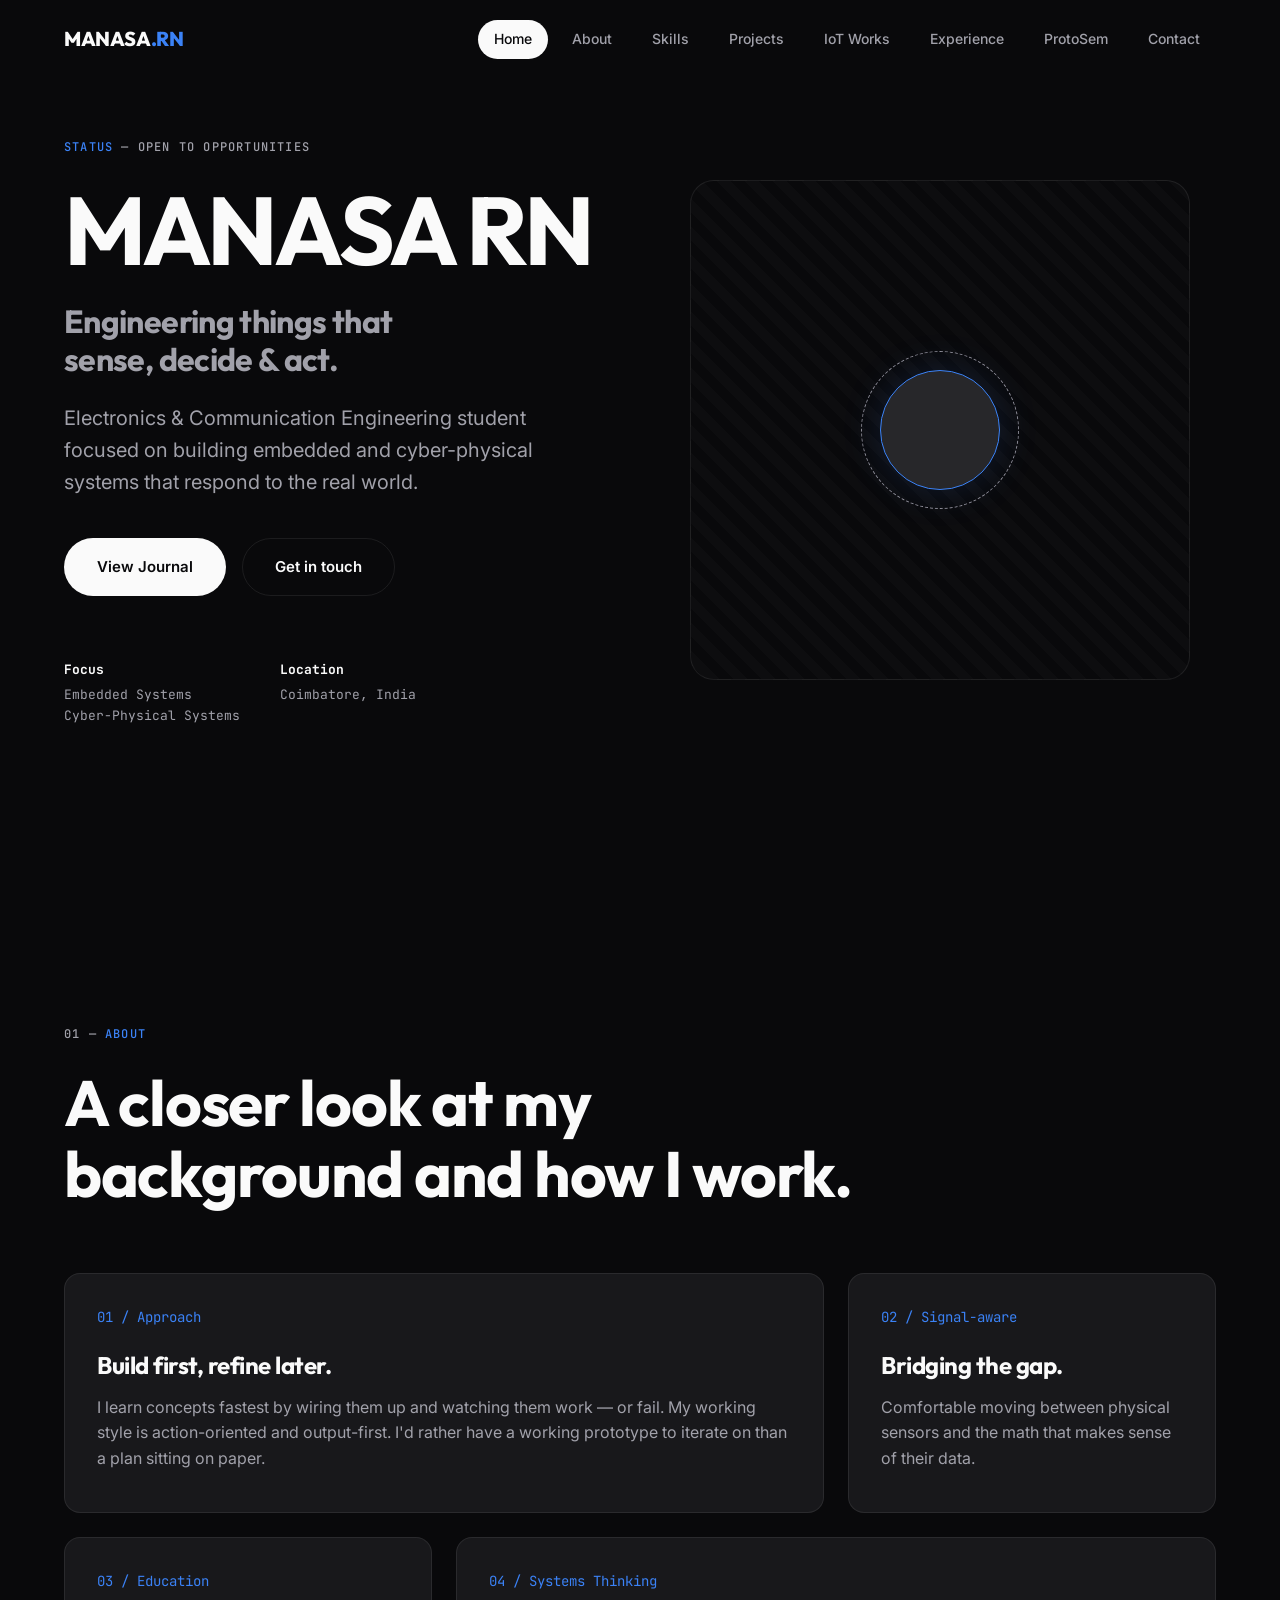
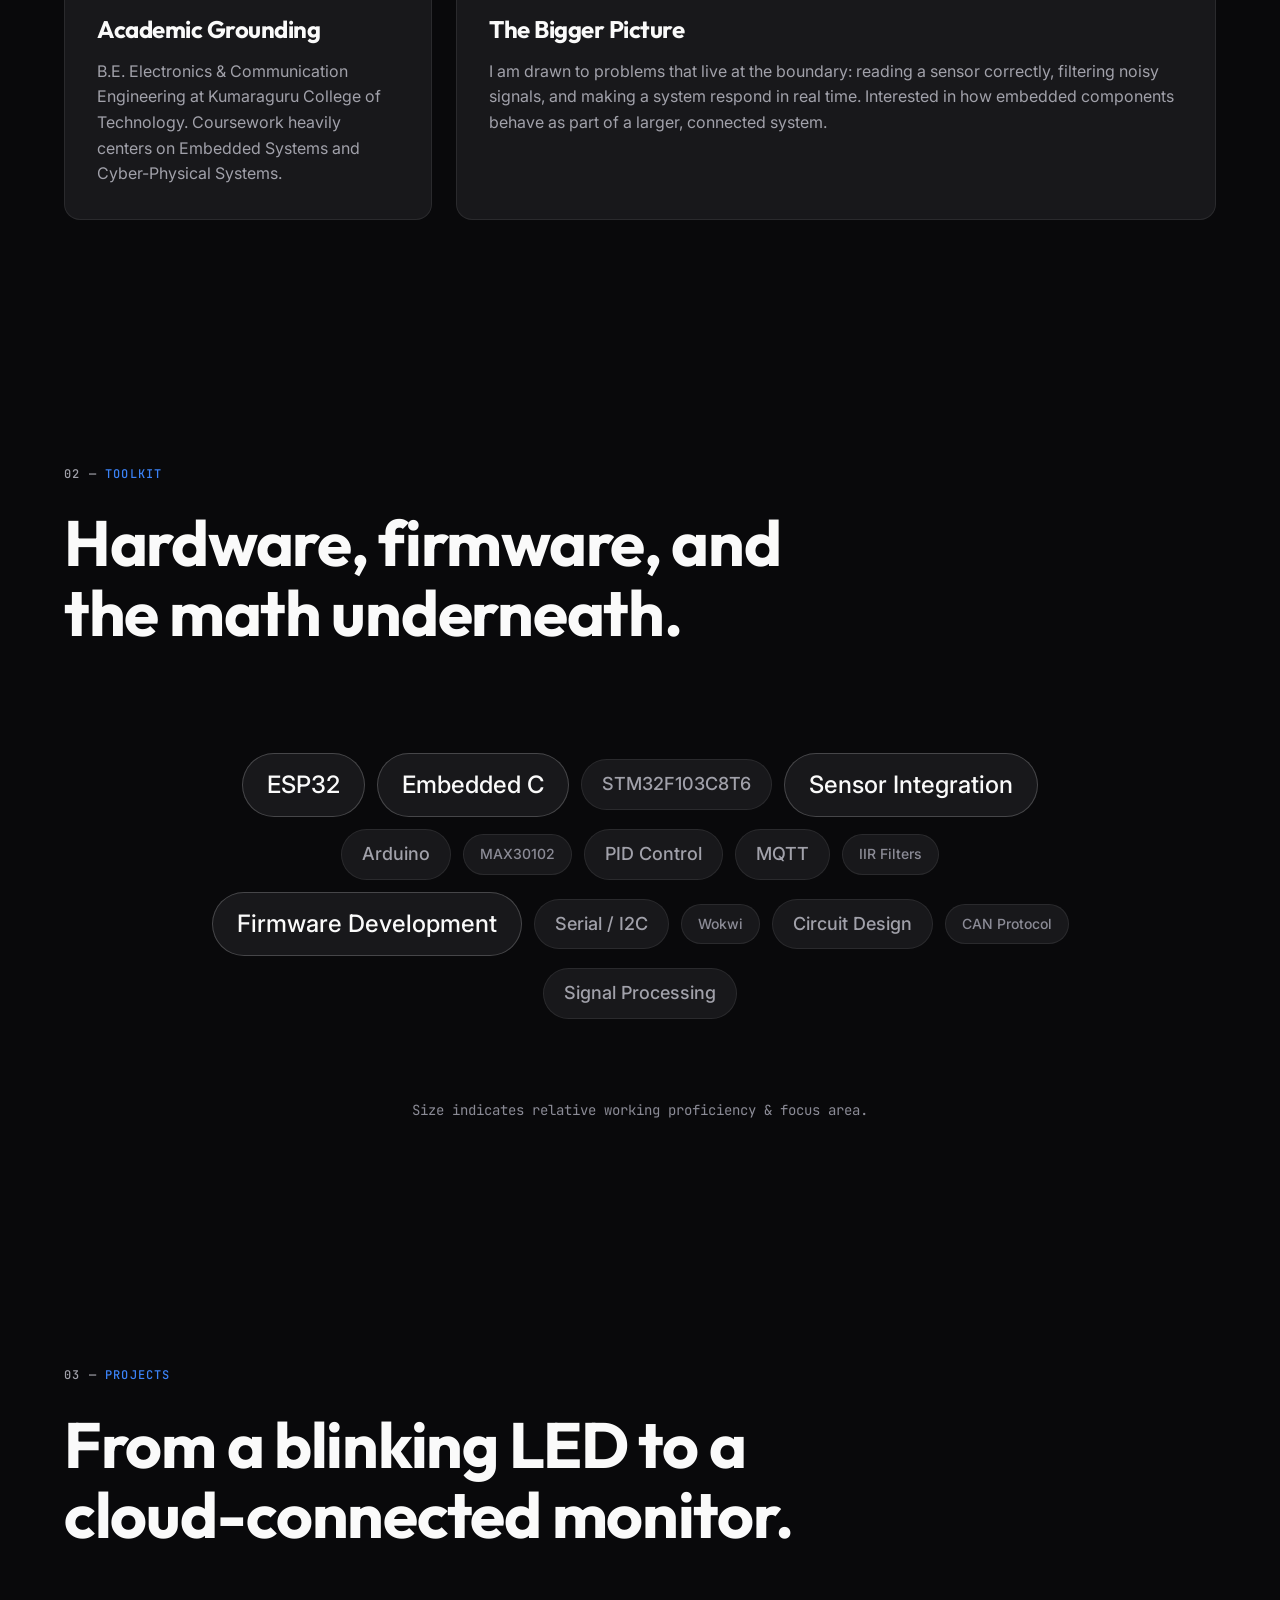
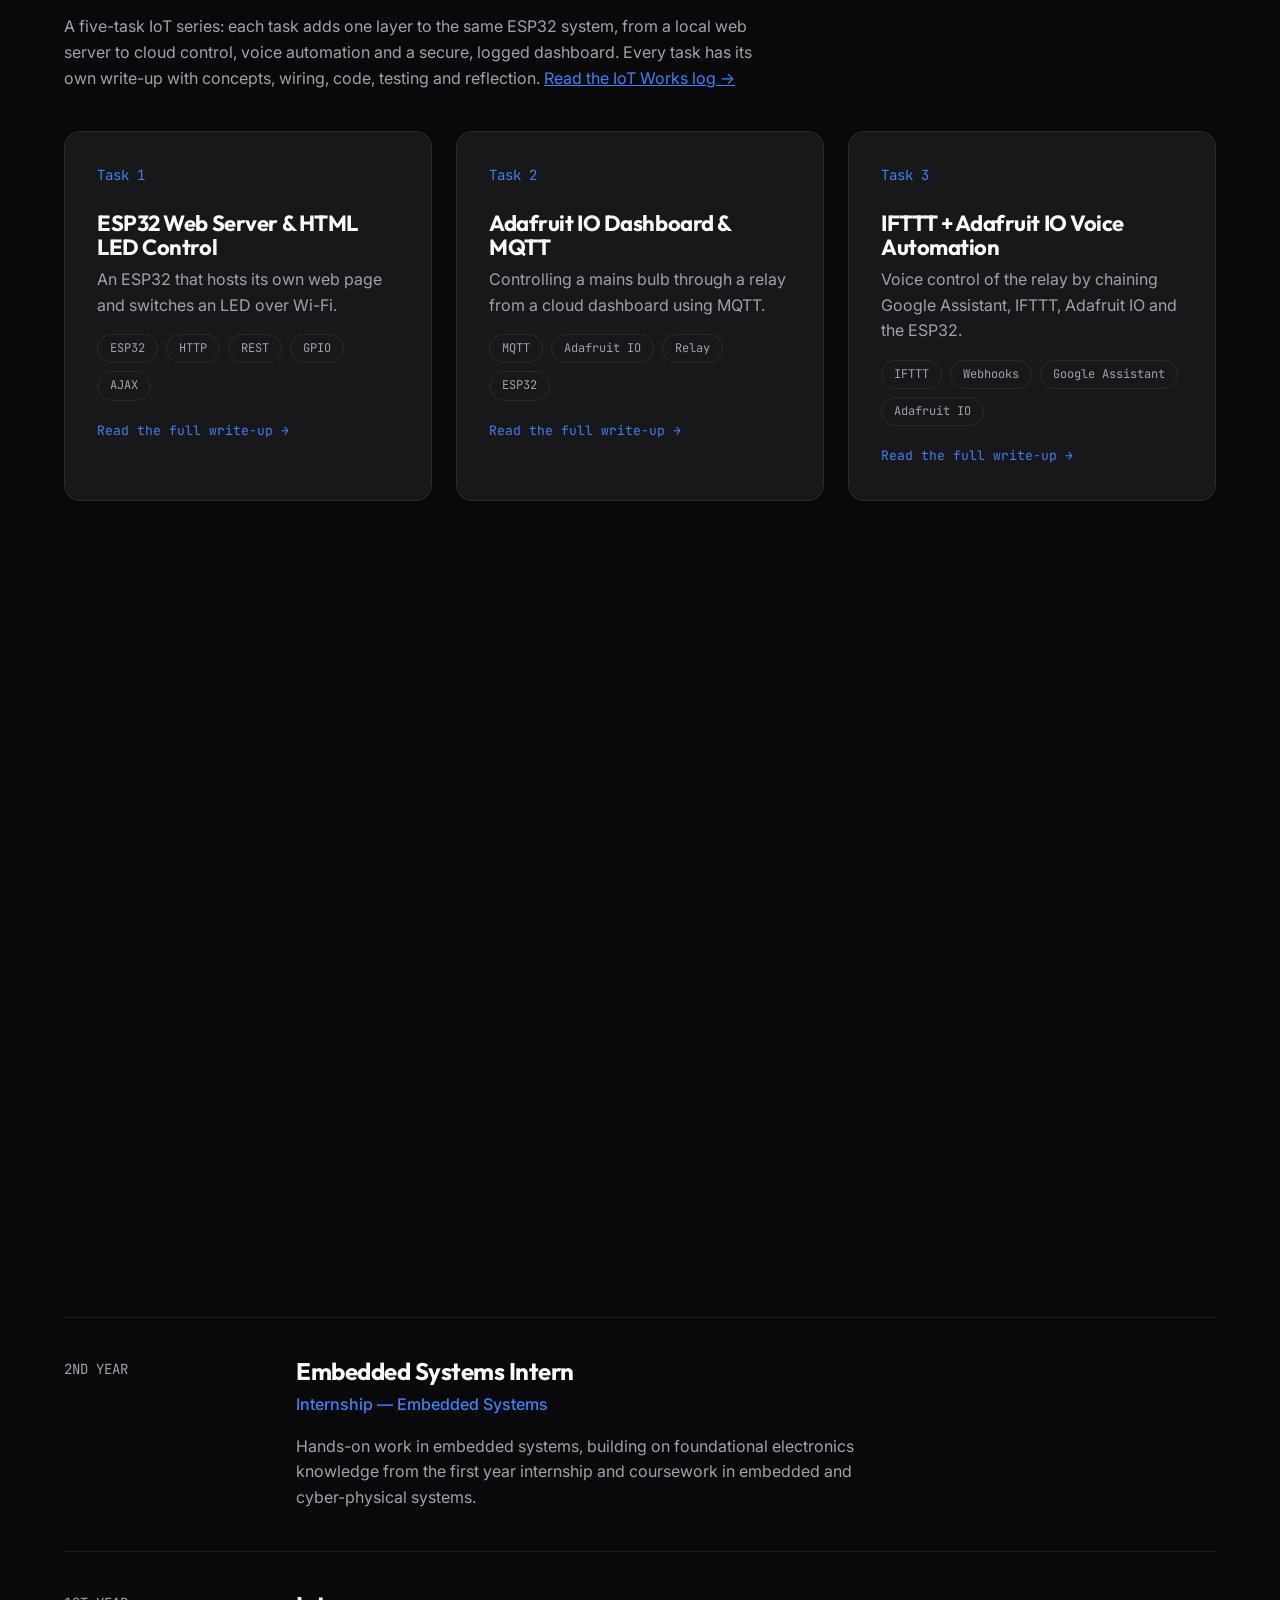
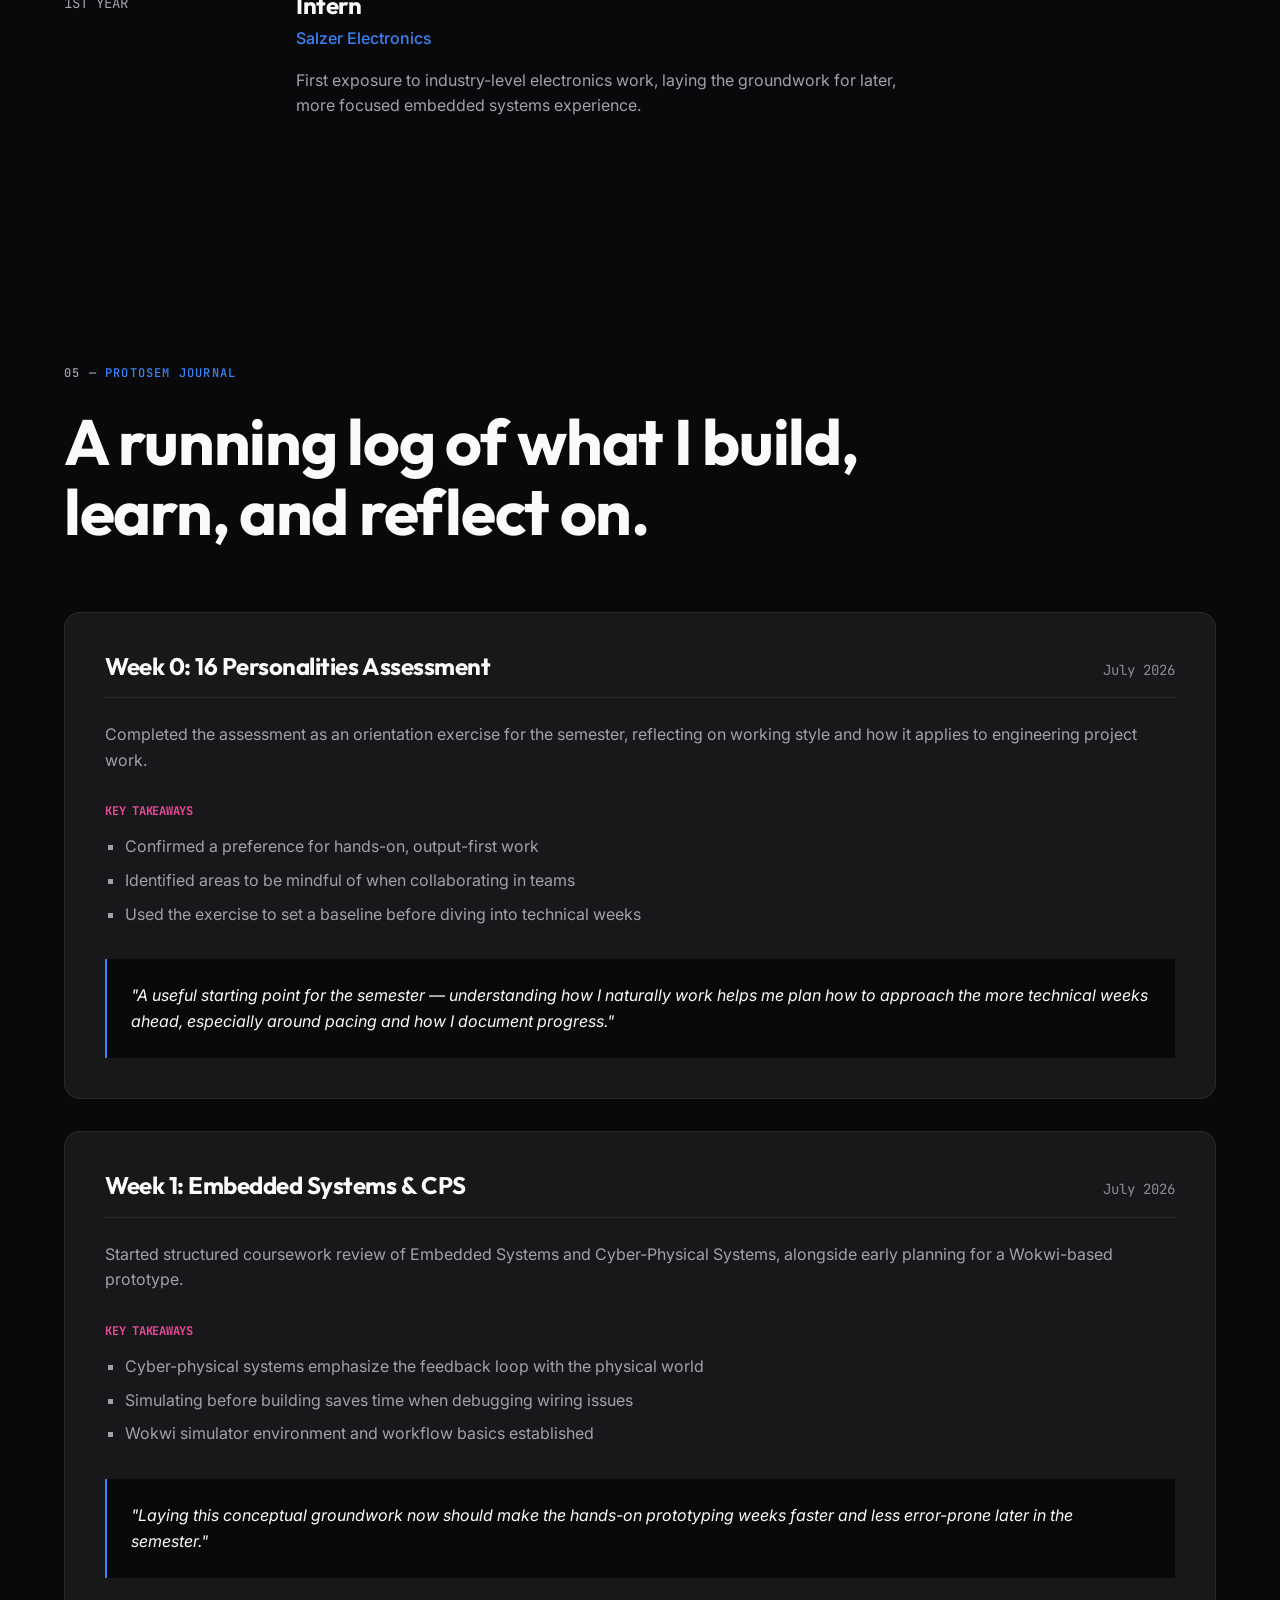
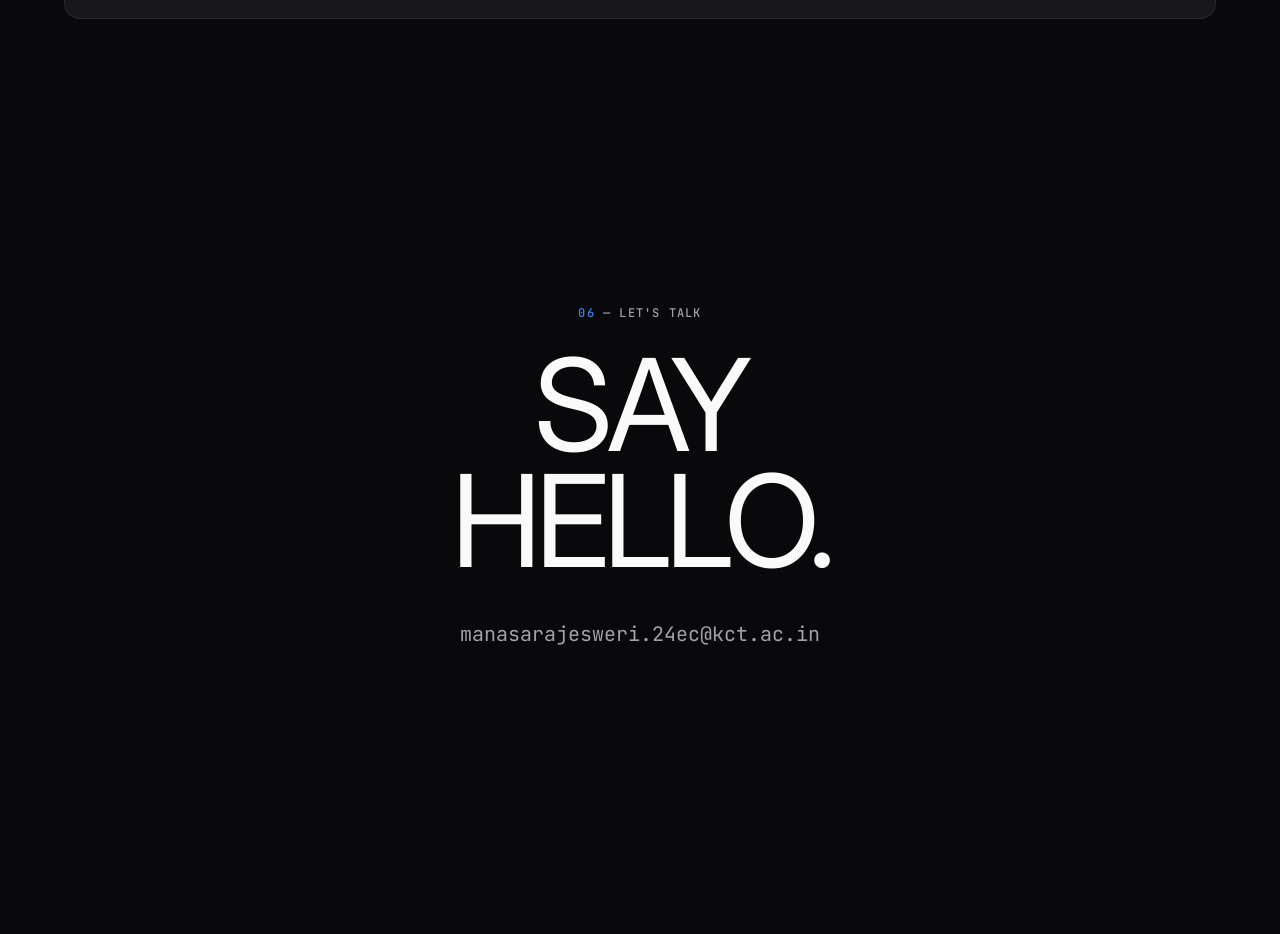
==== commit 2c8d939c: "Add IoT Works log page and nav links Co-Authored-By: Claude Sonnet 5.5 <noreply@anthropic.com> Claud" ====
--- a/index.html
+++ b/index.html
@@ -37,6 +37,7 @@
       <a href="#about">About</a>
       <a href="#skills">Skills</a>
       <a href="#projects">Projects</a>
+      <a href="iot-works.html">IoT Works</a>
       <a href="#experience">Experience</a>
       <a href="#protosem">ProtoSem</a>
       <a href="#contact">Contact</a>
@@ -166,7 +167,7 @@
       <div class="eyebrow">03 — <span class="highlight">Projects</span></div>
       <h2>From a blinking LED to a cloud-connected monitor.</h2>
     </div>
-    <p class="reveal" style="color:var(--text-secondary);max-width:720px;margin-bottom:40px">A five-task IoT series: each task adds one layer to the same ESP32 system, from a local web server to cloud control, voice automation and a secure, logged dashboard. Every task has its own write-up with concepts, wiring, code, testing and reflection.</p>
+    <p class="reveal" style="color:var(--text-secondary);max-width:720px;margin-bottom:40px">A five-task IoT series: each task adds one layer to the same ESP32 system, from a local web server to cloud control, voice automation and a secure, logged dashboard. Every task has its own write-up with concepts, wiring, code, testing and reflection. <a href="iot-works.html" style="color:var(--accent);text-decoration:underline">Read the IoT Works log →</a></p>
     <div class="proj-grid"><a class="spotlight-card proj-card reveal" href="task1.html"><div class="spotlight-content"><div class="bento-num">Task 1</div><h3>ESP32 Web Server & HTML LED Control</h3><p>An ESP32 that hosts its own web page and switches an LED over Wi-Fi.</p><div class="chip-row" style="margin:0 0 16px"><span class="chip">ESP32</span><span class="chip">HTTP</span><span class="chip">REST</span><span class="chip">GPIO</span><span class="chip">AJAX</span></div><span class="go">Read the full write-up →</span></div></a><a class="spotlight-card proj-card reveal" href="task2.html"><div class="spotlight-content"><div class="bento-num">Task 2</div><h3>Adafruit IO Dashboard & MQTT</h3><p>Controlling a mains bulb through a relay from a cloud dashboard using MQTT.</p><div class="chip-row" style="margin:0 0 16px"><span class="chip">MQTT</span><span class="chip">Adafruit IO</span><span class="chip">Relay</span><span class="chip">ESP32</span></div><span class="go">Read the full write-up →</span></div></a><a class="spotlight-card proj-card reveal" href="task3.html"><div class="spotlight-content"><div class="bento-num">Task 3</div><h3>IFTTT + Adafruit IO Voice Automation</h3><p>Voice control of the relay by chaining Google Assistant, IFTTT, Adafruit IO and the ESP32.</p><div class="chip-row" style="margin:0 0 16px"><span class="chip">IFTTT</span><span class="chip">Webhooks</span><span class="chip">Google Assistant</span><span class="chip">Adafruit IO</span></div><span class="go">Read the full write-up →</span></div></a><a class="spotlight-card proj-card reveal" href="task4.html"><div class="spotlight-content"><div class="bento-num">Task 4</div><h3>Firebase IoT Monitoring Dashboard</h3><p>A secure, real-time Firebase dashboard with login, live sensor cards and bulb control.</p><div class="chip-row" style="margin:0 0 16px"><span class="chip">Firebase RTDB</span><span class="chip">Firebase Auth</span><span class="chip">JavaScript</span><span class="chip">Cloud</span></div><span class="go">Read the full write-up →</span></div></a><a class="spotlight-card proj-card reveal" href="task5.html"><div class="spotlight-content"><div class="bento-num">Task 5</div><h3>Firebase Logging, Automation & Data Export</h3><p>Timestamped logging to Firebase, automatic light control and CSV data export.</p><div class="chip-row" style="margin:0 0 16px"><span class="chip">DHT11</span><span class="chip">LDR</span><span class="chip">Firebase</span><span class="chip">Automation</span><span class="chip">CSV</span></div><span class="go">Read the full write-up →</span></div></a></div>
   </div>
 </section>
--- a/assets/style.css
+++ b/assets/style.css
@@ -649,3 +649,5 @@
 .proj-card p { color: var(--text-secondary); margin-bottom: 16px; }
 .proj-card .go { font-family:'JetBrains Mono',monospace; font-size:.8125rem; color: var(--accent); }
 .proj-grid { display:grid; grid-template-columns: repeat(auto-fit, minmax(300px, 1fr)); gap: 24px; }
+
+.task-hero .back-link { display:block; }
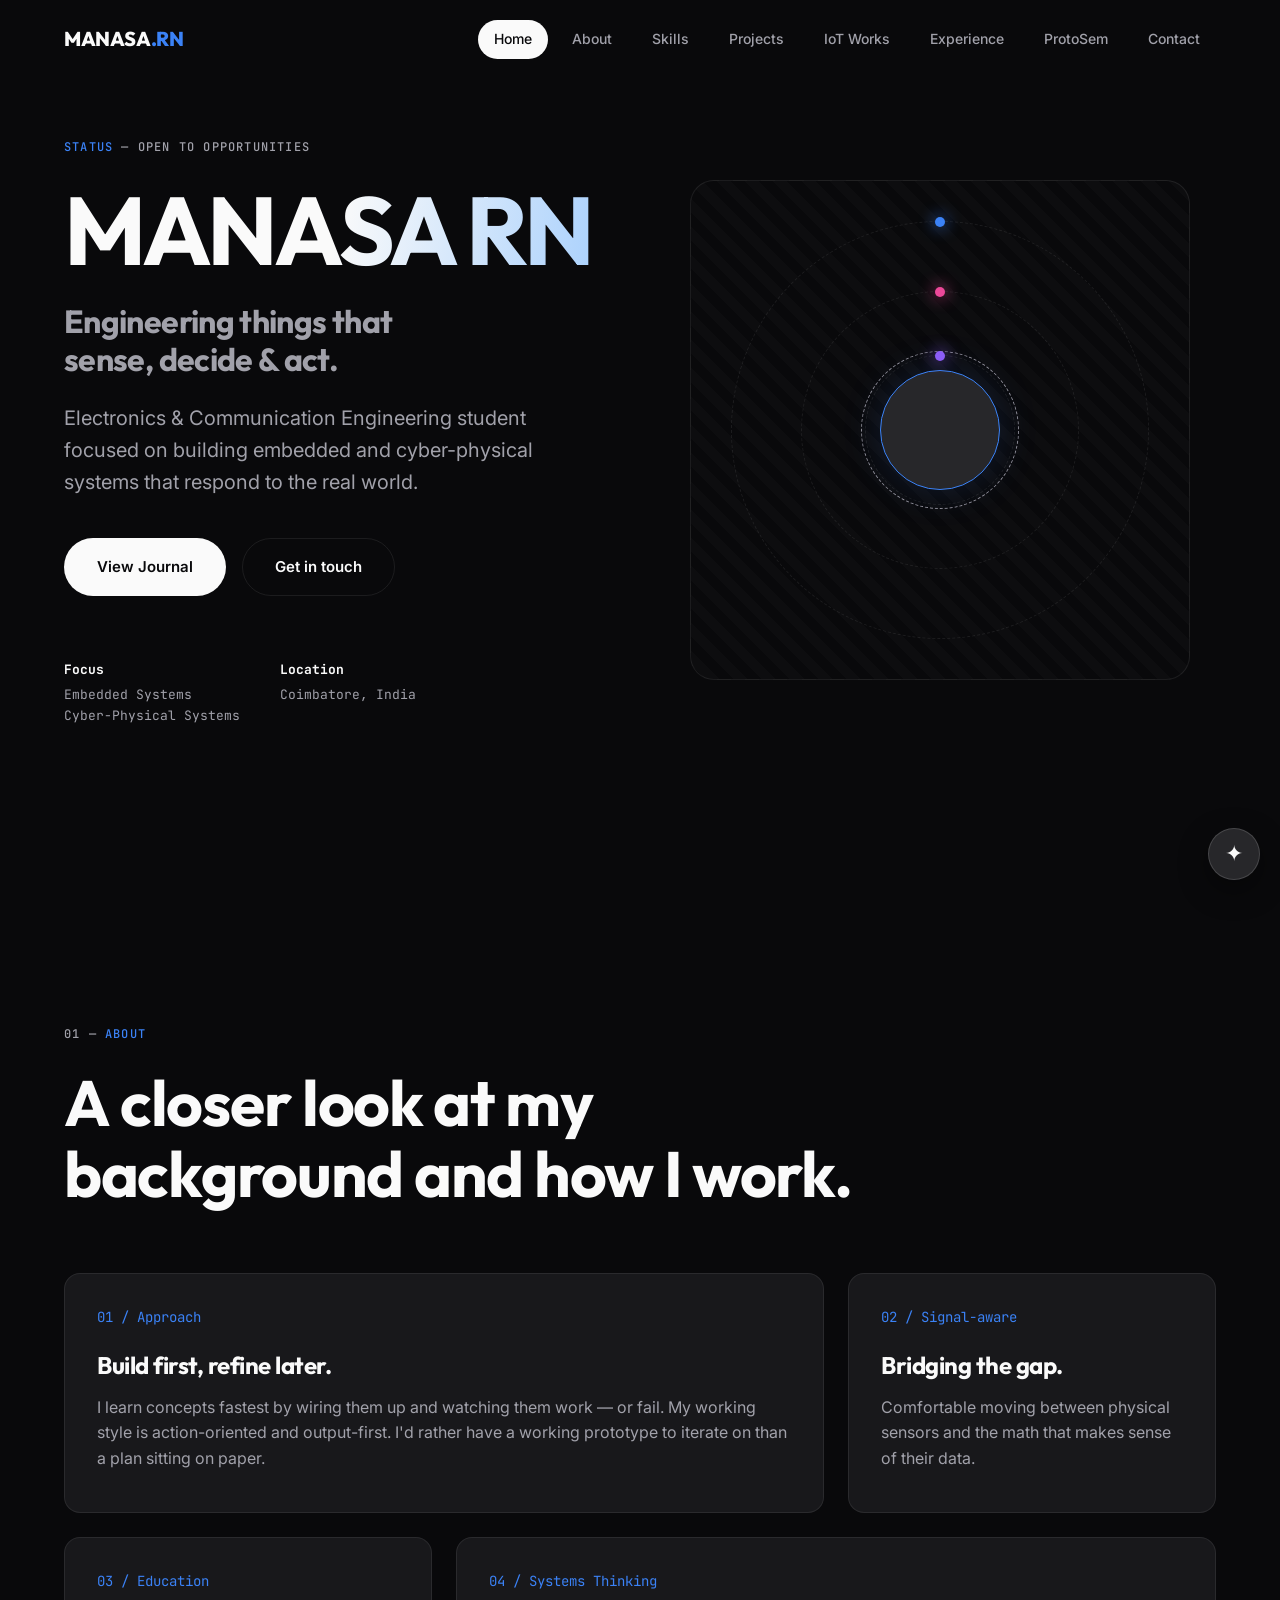
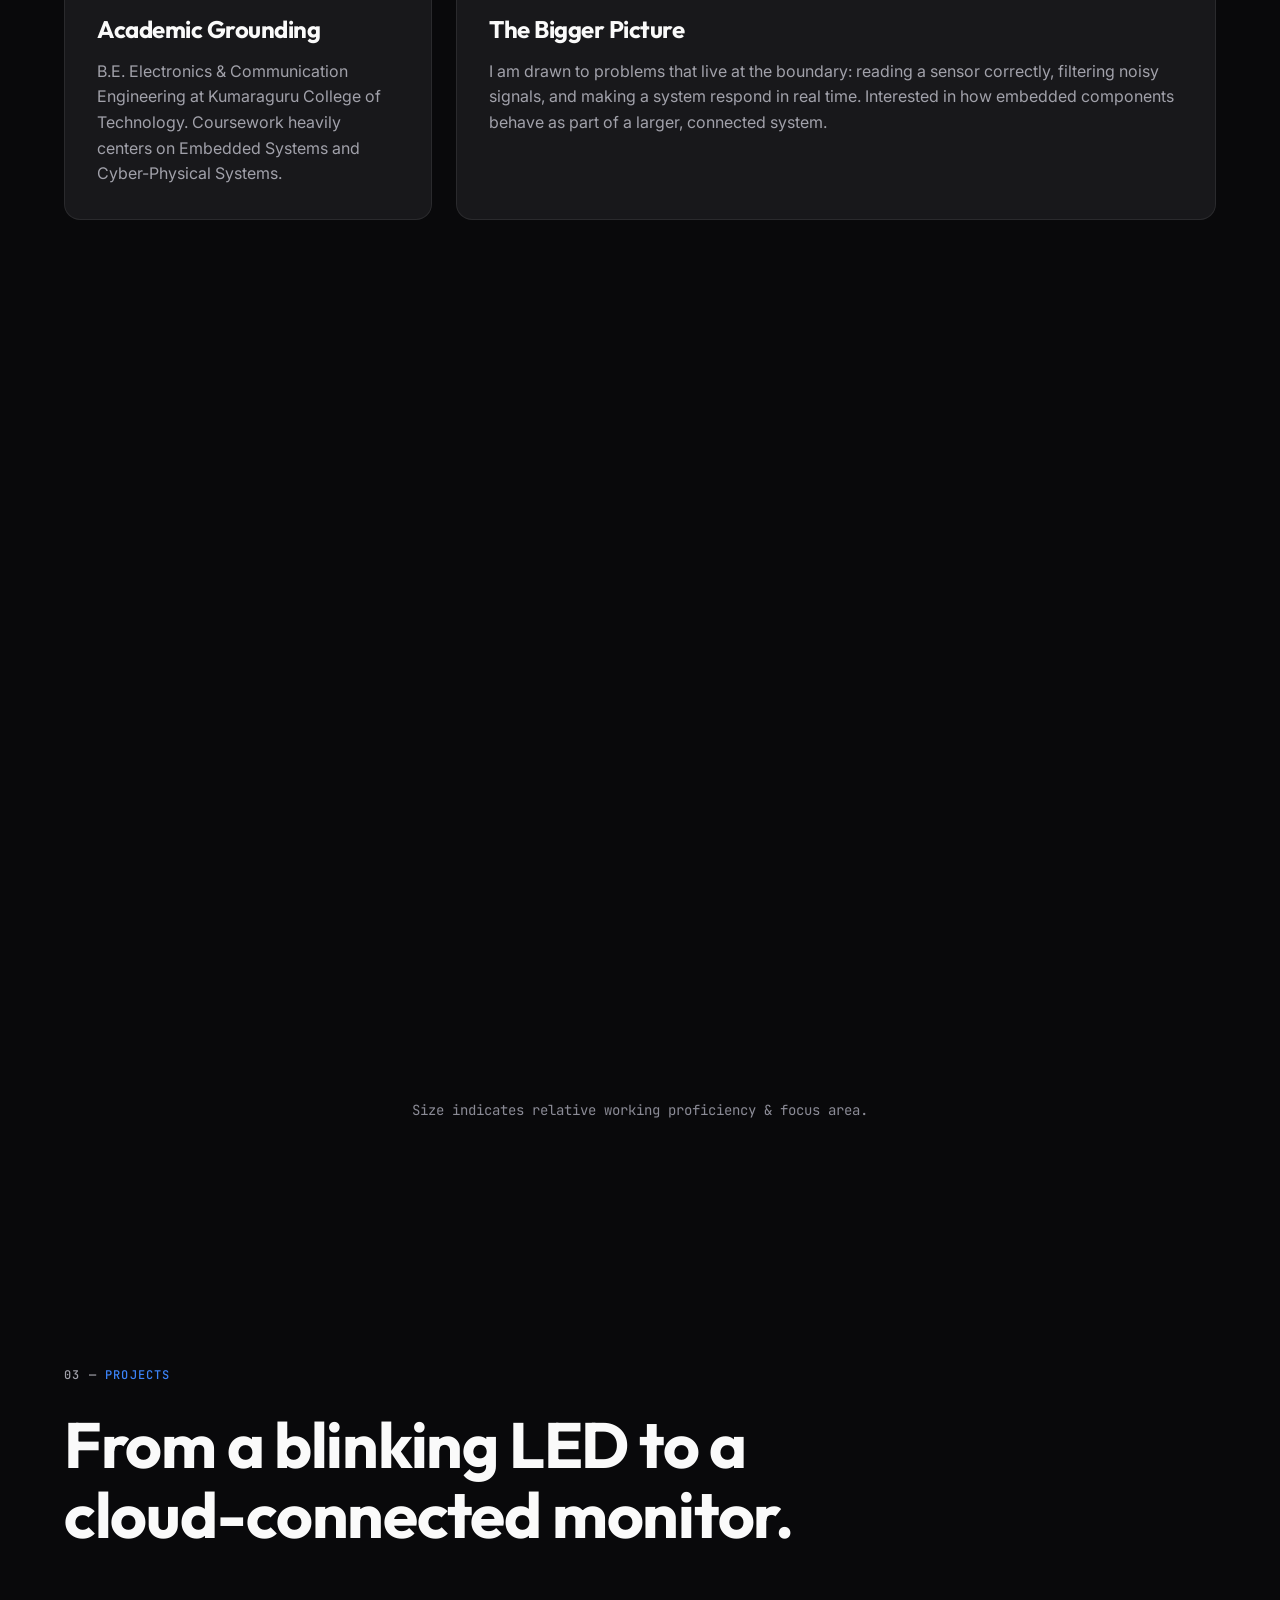
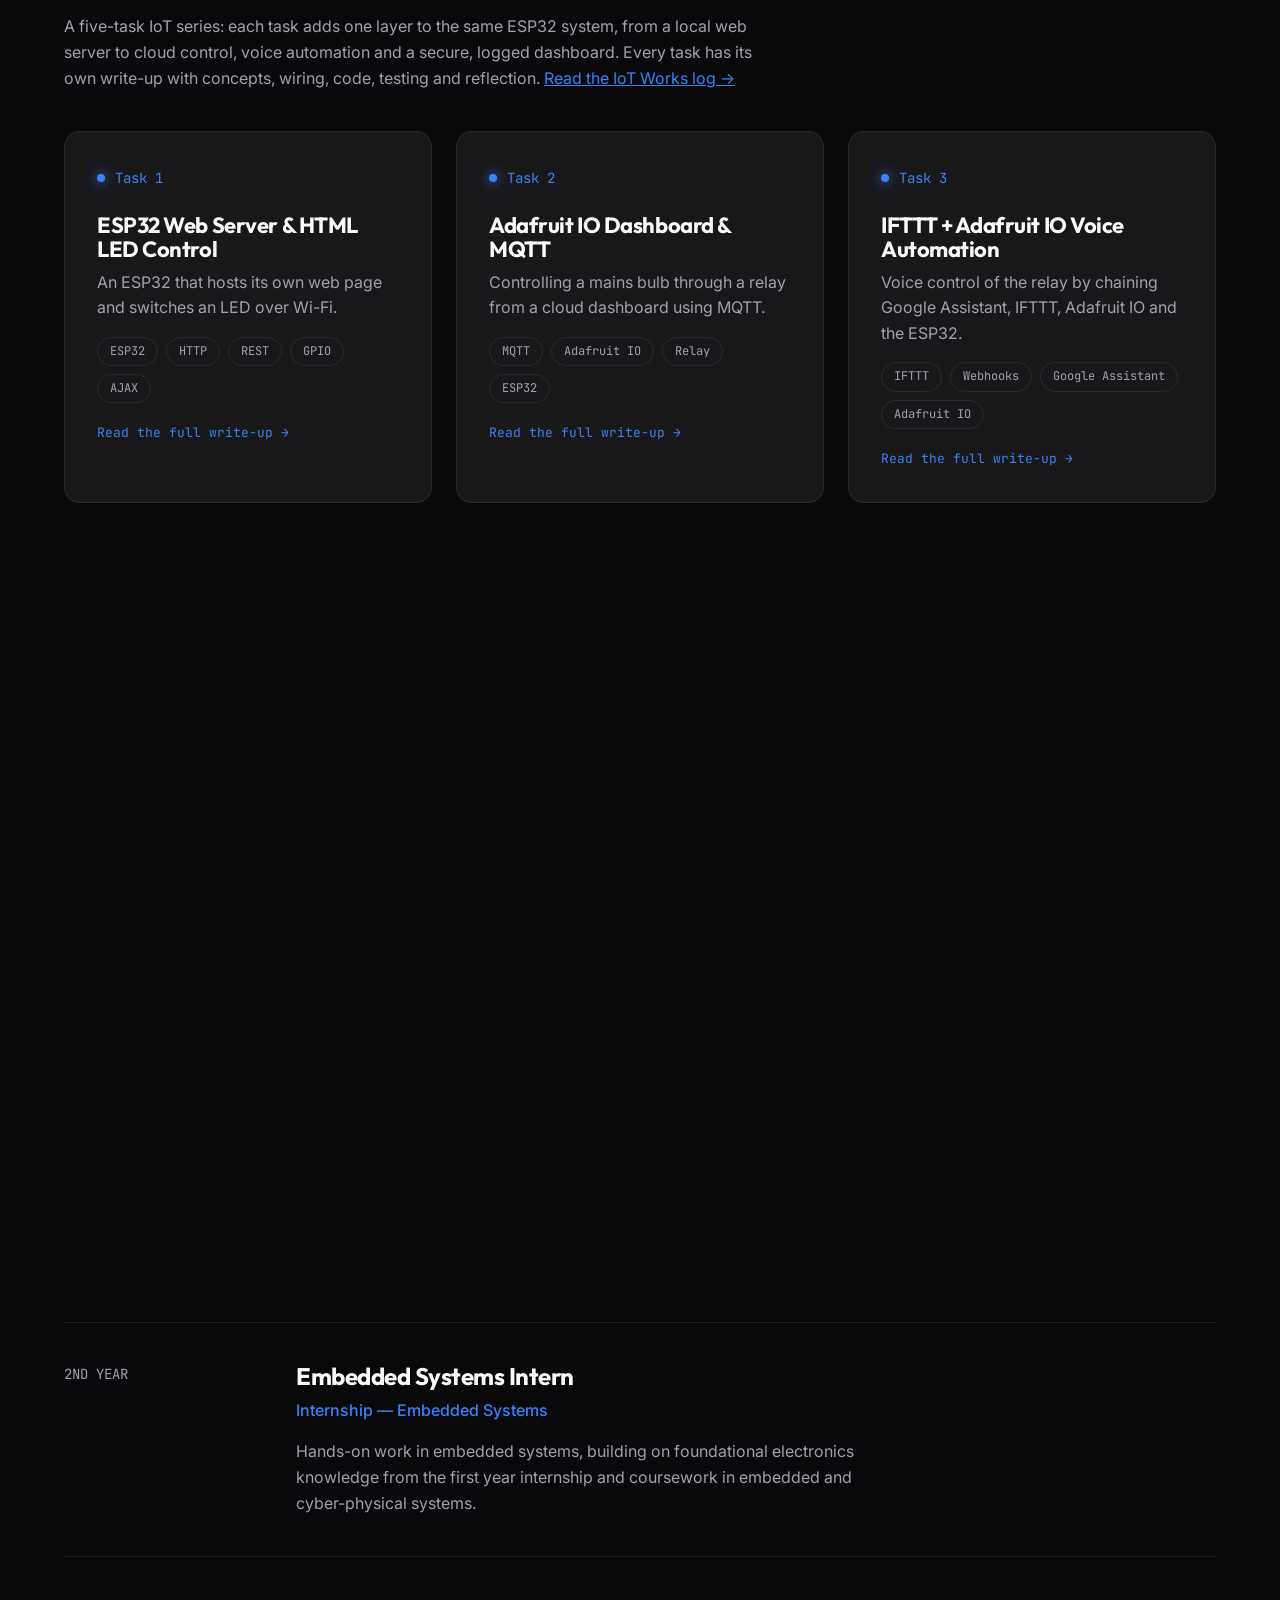
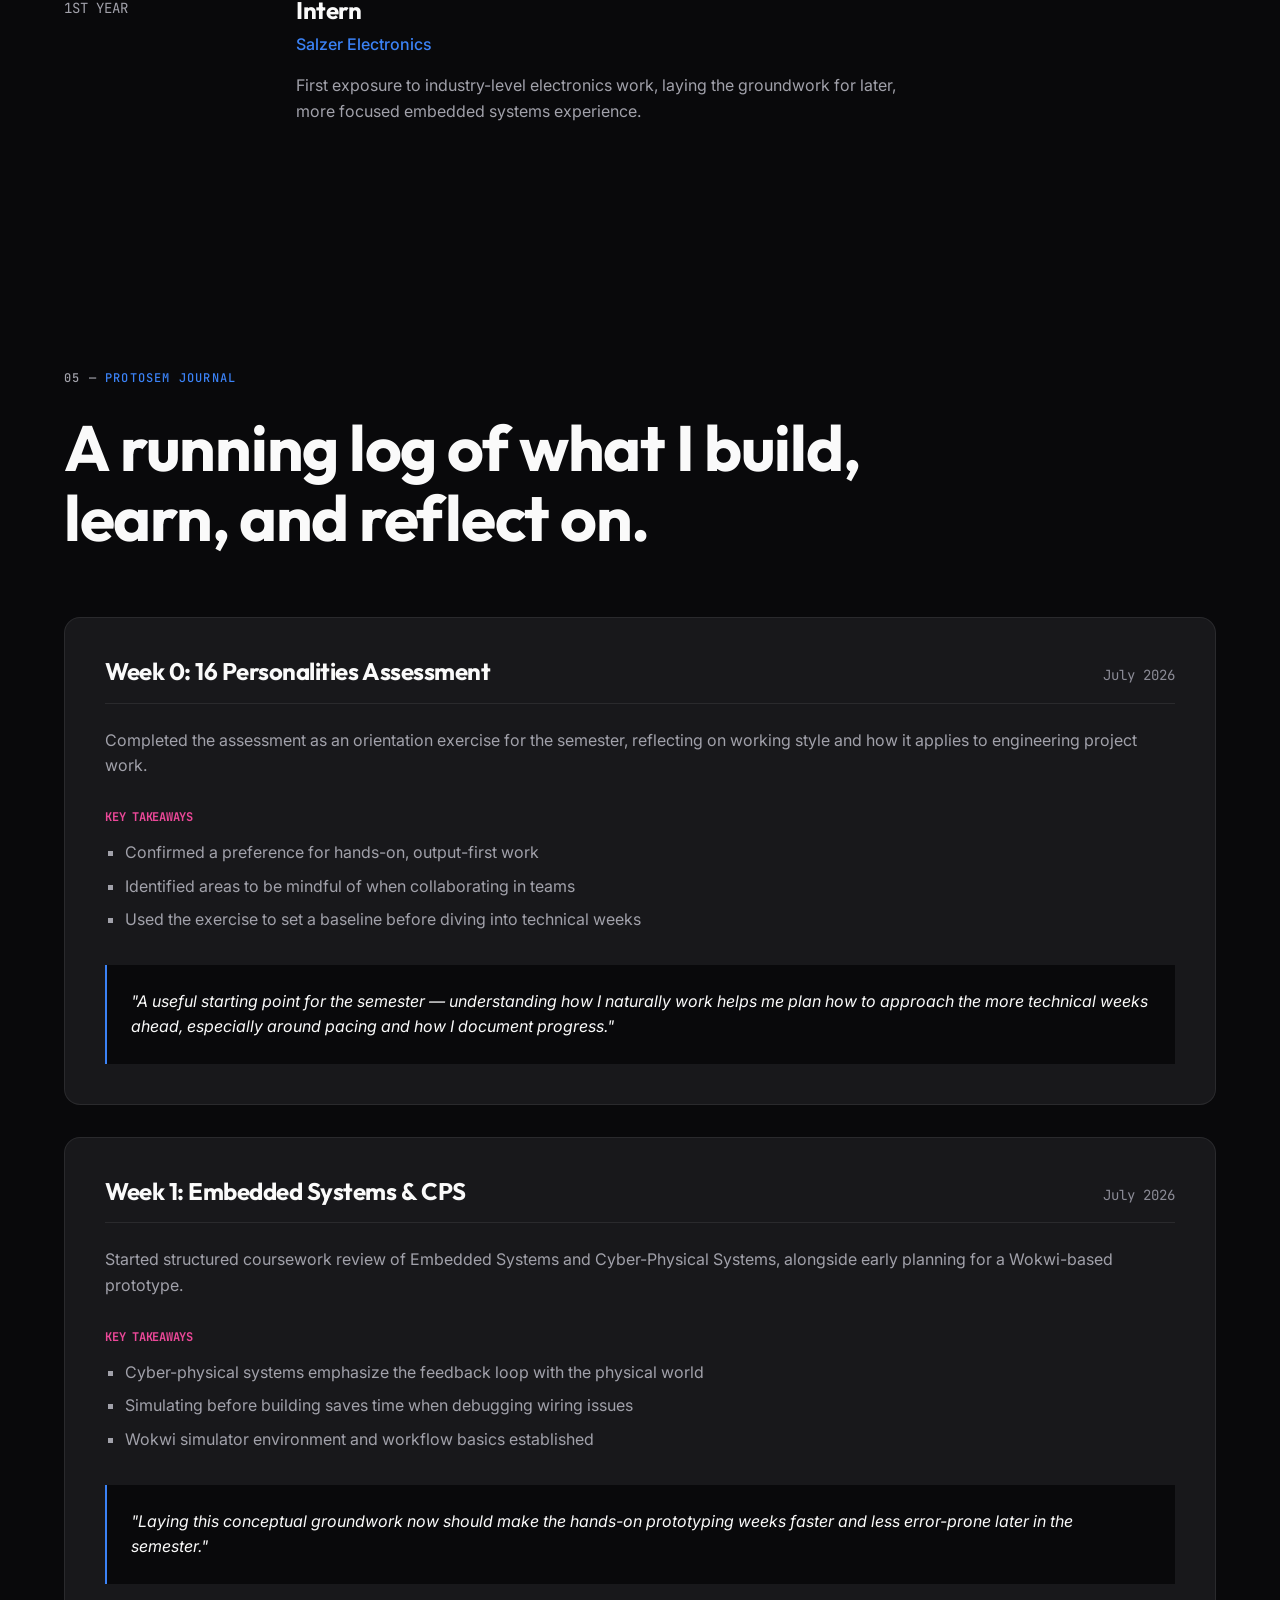
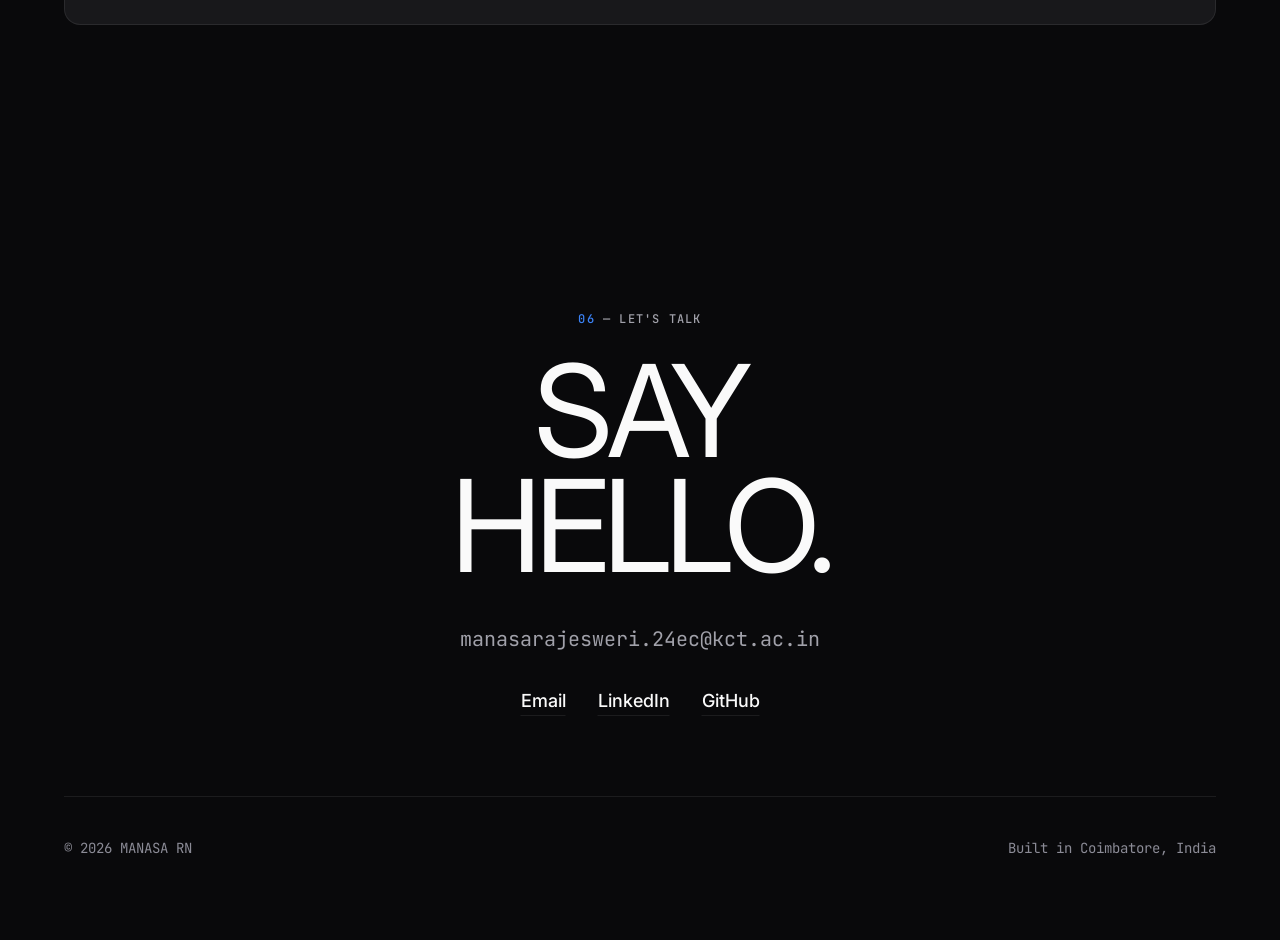
==== commit 45cbdafc: "Add style panel, Frutiger Aero theme and more pop-up effects - Style panel: theme (Dark / Frutiger A" ====
--- a/index.html
+++ b/index.html
@@ -15,6 +15,7 @@
 <link rel="icon" href="data:image/svg+xml,%3Csvg xmlns='http://www.w3.org/2000/svg' viewBox='0 0 64 64'%3E%3Crect width='64' height='64' rx='14' fill='%2309090b'/%3E%3Ctext x='32' y='43' font-family='Arial' font-weight='800' font-size='30' text-anchor='middle' fill='%233b82f6'%3EM%3C/text%3E%3C/svg%3E">
 <link rel="preconnect" href="https://fonts.googleapis.com">
 <link href="https://fonts.googleapis.com/css2?family=Inter:wght@400;500;600&family=Outfit:wght@500;700;800&family=JetBrains+Mono:wght@400;500&display=swap" rel="stylesheet">
+<script>try{var d=document.documentElement,s=localStorage;d.dataset.theme=s.getItem('theme')||'dark';d.dataset.motion=s.getItem('motion')||(matchMedia('(prefers-reduced-motion: reduce)').matches?'off':'full');d.dataset.pop=s.getItem('pop')||'zoom'}catch(e){}</script>
 <link rel="stylesheet" href="assets/style.css">
 </head>
 <body>
--- a/assets/style.css
+++ b/assets/style.css
@@ -651,3 +651,261 @@
 .proj-grid { display:grid; grid-template-columns: repeat(auto-fit, minmax(300px, 1fr)); gap: 24px; }
 
 .task-hero .back-link { display:block; }
+.media-grid img { max-height: 480px; object-fit: contain; background: var(--bg-base); }
+.media-grid video { max-height: 480px; background: #000; }
+
+/* =====================================================================
+   INTERACTION LAYER: pop-in cards, assignment pop-up, touch effects
+   ===================================================================== */
+.scroll-progress { position: fixed; top: 0; left: 0; right: 0; height: 3px; z-index: 300; transform-origin: 0 50%; transform: scaleX(0); background: linear-gradient(90deg, var(--accent), #8b5cf6, var(--accent-secondary)); pointer-events: none; }
+
+/* cursor glow (desktop only, added by JS) */
+.cursor-glow { position: fixed; top: 0; left: 0; width: 420px; height: 420px; margin: -210px 0 0 -210px; border-radius: 50%; pointer-events: none; z-index: -1; background: radial-gradient(circle, rgba(59,130,246,.16), transparent 65%); transition: opacity .3s; opacity: 0; will-change: transform; }
+.cursor-glow.on { opacity: 1; }
+
+/* ripple on press (mouse and touch) */
+.ripple-host { position: relative; overflow: hidden; }
+.ripple { position: absolute; border-radius: 50%; width: 20px; height: 20px; margin: -10px 0 0 -10px; background: rgba(255,255,255,.35); transform: scale(0); animation: ripple .7s ease-out forwards; pointer-events: none; }
+@keyframes ripple { to { transform: scale(18); opacity: 0; } }
+
+/* animated gradient on the hero name */
+.hero-content h1 { background: linear-gradient(100deg, #fafafa 20%, #93c5fd 45%, #f9a8d4 60%, #fafafa 85%); background-size: 250% 100%; -webkit-background-clip: text; background-clip: text; -webkit-text-fill-color: transparent; animation: shimmer 7s ease-in-out infinite alternate; }
+@keyframes shimmer { to { background-position: 100% 0; } }
+
+/* orbiting dots around the hero core */
+.orbit { position: absolute; border-radius: 50%; border: 1px dashed rgba(255,255,255,.08); animation: spin var(--d) linear infinite; }
+.orbit::after { content: ''; position: absolute; top: -5px; left: calc(50% - 5px); width: 10px; height: 10px; border-radius: 50%; background: var(--c); box-shadow: 0 0 16px var(--c); }
+.orbit.o1 { inset: 8%;  --d: 18s; --c: var(--accent); }
+.orbit.o2 { inset: 22%; --d: 11s; --c: var(--accent-secondary); animation-direction: reverse; }
+.orbit.o3 { inset: 35%; --d: 7s;  --c: #8b5cf6; }
+.hero-graphic .core { animation: pulse 3.5s ease-in-out infinite; }
+@keyframes pulse { 50% { box-shadow: 0 0 70px rgba(59,130,246,.45); } }
+
+/* friendlier hover/tap states */
+.skill-tag { transition: transform .25s var(--ease-spring), border-color .3s, color .3s, box-shadow .3s; }
+.skill-tag:hover { transform: translateY(-4px) scale(1.07); box-shadow: 0 8px 24px rgba(59,130,246,.25); }
+.bento-item { transition: transform .15s ease-out, border-color .3s; }
+.exp-item { transition: transform .3s var(--ease-out); }
+.exp-item:hover { transform: translateX(8px); }
+.exp-item:hover .exp-role { color: var(--accent); }
+.btn:active, .task-link:active { transform: scale(.96); }
+.chip { transition: transform .2s, border-color .2s, color .2s; }
+.chip:hover { transform: translateY(-2px); border-color: var(--accent); color: var(--accent); }
+.nav-links a { position: relative; }
+
+/* ---- Projects: pop-in cards ---- */
+.proj-card { cursor: pointer; transition: transform .18s ease-out, border-color .3s, box-shadow .3s; transform-style: preserve-3d; will-change: transform; }
+.proj-card:hover { box-shadow: 0 20px 50px -20px rgba(59,130,246,.45); }
+.proj-card:active { transform: scale(.98); }
+.proj-card .bento-num { display: inline-flex; align-items: center; gap: 10px; }
+.proj-card .bento-num::before { content: ''; width: 8px; height: 8px; border-radius: 50%; background: var(--accent); box-shadow: 0 0 12px var(--accent); animation: blink 2.4s ease-in-out infinite; }
+.proj-card .go { display: inline-flex; gap: 8px; align-items: center; transition: gap .25s; }
+.proj-card:hover .go { gap: 16px; }
+.pop-init { opacity: 0; transform: translateY(70px) scale(.85) rotate(-1.5deg); }
+.pop-in { animation: popIn .75s cubic-bezier(.34, 1.56, .64, 1) both; animation-delay: calc(var(--i, 0) * 110ms); }
+@keyframes popIn { from { opacity: 0; transform: translateY(70px) scale(.85) rotate(-1.5deg); } to { opacity: 1; transform: none; } }
+@keyframes blink { 50% { opacity: .3; } }
+
+/* ---- Assignment pop-up ---- */
+html.modal-open { overflow: hidden; }
+.modal { position: fixed; inset: 0; z-index: 250; display: flex; align-items: center; justify-content: center; padding: 16px; visibility: hidden; }
+.modal.open { visibility: visible; }
+.modal-backdrop { position: absolute; inset: 0; background: rgba(5,5,8,.72); backdrop-filter: blur(10px); -webkit-backdrop-filter: blur(10px); opacity: 0; transition: opacity .3s; }
+.modal.open .modal-backdrop { opacity: 1; }
+.modal-panel { position: relative; width: min(980px, 100%); max-height: calc(100vh - 32px); display: flex; flex-direction: column; background: var(--bg-surface); border: 1px solid var(--border-hover); border-radius: var(--radius-lg); box-shadow: 0 40px 120px -20px rgba(0,0,0,.7), 0 0 0 1px rgba(59,130,246,.15); overflow: hidden; opacity: 0; transform: translateY(40px) scale(.94); transition: opacity .35s, transform .45s cubic-bezier(.34, 1.4, .64, 1); outline: none; }
+.modal.open .modal-panel { opacity: 1; transform: none; }
+.modal-bar { display: flex; align-items: center; justify-content: space-between; gap: 12px; padding: 14px 20px; border-bottom: 1px solid var(--border); background: rgba(24,24,27,.92); backdrop-filter: blur(10px); }
+.modal-step { font-family: 'JetBrains Mono', monospace; font-size: .75rem; color: var(--text-secondary); letter-spacing: .08em; text-transform: uppercase; }
+.modal-step b { color: var(--accent); }
+.modal-actions { display: flex; gap: 8px; }
+.modal-btn { width: 40px; height: 40px; border-radius: 50%; border: 1px solid var(--border); background: var(--bg-elevated); color: var(--text-primary); font-size: 1.1rem; cursor: pointer; display: grid; place-items: center; transition: transform .2s, border-color .2s, background .2s; }
+.modal-btn:hover { border-color: var(--accent); transform: scale(1.1); }
+.modal-btn.close:hover { background: var(--accent-secondary); border-color: var(--accent-secondary); transform: scale(1.1) rotate(90deg); }
+.modal-btn[disabled] { opacity: .3; pointer-events: none; }
+.modal-progress { height: 3px; background: linear-gradient(90deg, var(--accent), var(--accent-secondary)); transform-origin: 0 50%; transform: scaleX(0); }
+.modal-scroll { overflow-y: auto; overscroll-behavior: contain; padding: 0 clamp(18px, 4vw, 44px) 40px; }
+.modal-doc .task-hero { padding: 36px 0 24px; }
+.modal-doc .task-hero h1 { font-size: clamp(1.9rem, 5vw, 3rem); }
+.modal-doc .doc-section { animation: rise .6s cubic-bezier(.16, 1, .3, 1) both; animation-delay: calc(var(--i, 0) * 70ms); }
+@keyframes rise { from { opacity: 0; transform: translateY(24px); } to { opacity: 1; transform: none; } }
+.modal-loading { padding: 80px 0; text-align: center; color: var(--text-secondary); font-family: 'JetBrains Mono', monospace; }
+.modal-foot { display: flex; justify-content: space-between; gap: 12px; flex-wrap: wrap; padding-top: 28px; border-top: 1px solid var(--border); margin-top: 8px; }
+.modal-foot a, .modal-foot button { font: inherit; font-weight: 600; padding: 12px 20px; border: 1px solid var(--border); border-radius: 100px; background: transparent; color: var(--text-primary); cursor: pointer; }
+.modal-foot a:hover, .modal-foot button:hover { border-color: var(--accent); color: var(--accent); }
+
+@media (max-width: 700px) {
+  .modal { align-items: flex-end; padding: 0; }
+  .modal-panel { width: 100%; max-height: 94vh; border-radius: var(--radius-lg) var(--radius-lg) 0 0; transform: translateY(100%); }
+  .modal-btn { width: 44px; height: 44px; }
+}
+@media (hover: none) {
+  .proj-card:hover { box-shadow: none; }
+  .exp-item:hover { transform: none; }
+}
+@media (prefers-reduced-motion: reduce) {
+  .pop-init { opacity: 1; transform: none; }
+  .pop-in, .modal-doc .doc-section, .hero-content h1, .orbit, .hero-graphic .core, .proj-card .bento-num::before { animation: none !important; }
+  .modal-panel, .modal-backdrop { transition: none; }
+}
+
+/* =====================================================================
+   STYLE PANEL, MORE POP EFFECTS, FRUTIGER AERO THEME
+   ===================================================================== */
+
+/* ---- floating buttons ---- */
+.fab, .to-top { position: fixed; right: 20px; z-index: 260; width: 52px; height: 52px; border-radius: 50%; border: 1px solid var(--border-hover); background: var(--bg-elevated); color: var(--text-primary); font-size: 1.35rem; cursor: pointer; display: grid; place-items: center; box-shadow: 0 10px 30px rgba(0,0,0,.4); transition: transform .3s cubic-bezier(.34,1.56,.64,1), opacity .25s, background .25s; }
+.fab { bottom: 20px; }
+.fab:hover { transform: scale(1.12) rotate(20deg); }
+.fab[aria-expanded="true"] { transform: rotate(135deg) scale(1.05); background: var(--accent); color: #fff; }
+.to-top { bottom: 84px; font-size: 1.1rem; transform: scale(0) rotate(-90deg); opacity: 0; pointer-events: none; }
+.to-top.show { transform: none; opacity: 1; pointer-events: auto; }
+.to-top.show:hover { transform: translateY(-4px) scale(1.08); }
+html.modal-open .fab, html.modal-open .to-top { opacity: 0; pointer-events: none; }
+
+/* ---- style panel ---- */
+.style-panel { position: fixed; right: 20px; bottom: 84px; z-index: 270; width: min(340px, calc(100vw - 32px)); padding: 20px; border-radius: var(--radius-md); background: var(--bg-surface); border: 1px solid var(--border-hover); box-shadow: 0 30px 80px -10px rgba(0,0,0,.6); backdrop-filter: blur(16px); -webkit-backdrop-filter: blur(16px); transform-origin: 90% 100%; transform: scale(.6) translateY(30px) rotate(4deg); opacity: 0; visibility: hidden; transition: transform .45s cubic-bezier(.34,1.56,.64,1), opacity .25s, visibility .45s; }
+.style-panel.open { transform: none; opacity: 1; visibility: visible; }
+.style-panel h3 { font-size: 1.1rem; margin-bottom: 4px; }
+.style-panel .sub { font-size: .8rem; color: var(--text-secondary); margin-bottom: 16px; }
+.style-panel .opt { margin-bottom: 16px; }
+.style-panel .opt > span { display: block; font-family: 'JetBrains Mono', monospace; font-size: .7rem; text-transform: uppercase; letter-spacing: .08em; color: var(--text-secondary); margin-bottom: 8px; }
+.seg { display: flex; gap: 4px; padding: 4px; border-radius: 100px; background: var(--bg-base); border: 1px solid var(--border); }
+.seg button { flex: 1; font: inherit; font-size: .8rem; font-weight: 600; padding: 8px 6px; border: 0; border-radius: 100px; background: transparent; color: var(--text-secondary); cursor: pointer; transition: background .25s, color .25s, transform .2s; }
+.seg button:hover { color: var(--text-primary); }
+.seg button.on { background: var(--accent); color: #fff; box-shadow: 0 4px 14px var(--accent-muted); transform: scale(1.04); }
+.swatches { display: flex; gap: 10px; flex-wrap: wrap; }
+.swatch { width: 30px; height: 30px; border-radius: 50%; border: 2px solid transparent; background: var(--c); cursor: pointer; transition: transform .25s cubic-bezier(.34,1.56,.64,1), border-color .2s; box-shadow: 0 4px 12px rgba(0,0,0,.25); }
+.swatch:hover { transform: scale(1.2); }
+.swatch.on { border-color: var(--text-primary); transform: scale(1.15); }
+.swatch.auto { background: conic-gradient(#0aa5e8, #8b5cf6, #ec4899, #22c55e, #f59e0b, #0aa5e8); }
+.style-panel .reset { font: inherit; font-size: .8rem; background: none; border: 0; color: var(--text-secondary); text-decoration: underline; cursor: pointer; padding: 0; }
+
+/* ---- toast pop-up ---- */
+.toast { position: fixed; left: 50%; bottom: 28px; z-index: 280; max-width: min(92vw, 460px); padding: 14px 22px; border-radius: 100px; background: var(--bg-elevated); color: var(--text-primary); border: 1px solid var(--border-hover); box-shadow: 0 20px 50px -10px rgba(0,0,0,.6); font-size: .9rem; font-weight: 500; text-align: center; transform: translate(-50%, 140%) scale(.8); opacity: 0; transition: transform .55s cubic-bezier(.34,1.56,.64,1), opacity .3s; pointer-events: none; }
+.toast.show { transform: translate(-50%, 0) scale(1); opacity: 1; }
+
+/* ---- click sparks ---- */
+.spark { position: fixed; z-index: 400; width: 8px; height: 8px; margin: -4px 0 0 -4px; border-radius: 50%; background: var(--c); box-shadow: 0 0 10px var(--c); pointer-events: none; animation: spark .85s cubic-bezier(.1, .8, .3, 1) forwards; }
+.spark:nth-child(3n) { border-radius: 2px; transform: rotate(45deg); }
+@keyframes spark { 0% { transform: translate(0, 0) scale(1); opacity: 1; } 100% { transform: translate(var(--dx), var(--dy)) scale(0) rotate(180deg); opacity: 0; } }
+
+/* ---- headings: words pop in ---- */
+.section-header h2 .w { display: inline-block; }
+.section-header.reveal:not(.is-visible) h2 .w { opacity: 0; }
+.section-header.is-visible h2 .w { animation: wordUp .8s cubic-bezier(.34,1.56,.64,1) both; animation-delay: calc(var(--w) * 90ms + 150ms); }
+@keyframes wordUp { from { opacity: 0; transform: translateY(.9em) rotate(6deg) scale(.8); } to { opacity: 1; transform: none; } }
+
+/* ---- a different pop for each card ---- */
+.pop-in[data-fx="flip"]  { animation-name: popFlip; }
+.pop-in[data-fx="spin"]  { animation-name: popSpin; }
+.pop-in[data-fx="drop"]  { animation-name: popDrop; }
+.pop-in[data-fx="slide"] { animation-name: popSlide; }
+@keyframes popFlip  { from { opacity: 0; transform: perspective(900px) rotateY(-90deg) scale(.8); } to { opacity: 1; transform: none; } }
+@keyframes popSpin  { from { opacity: 0; transform: rotate(-120deg) scale(.2); } to { opacity: 1; transform: none; } }
+@keyframes popDrop  { 0% { opacity: 0; transform: translateY(-120px) scale(.9); } 60% { opacity: 1; transform: translateY(14px); } 100% { transform: none; } }
+@keyframes popSlide { from { opacity: 0; transform: translateX(-90px) skewX(-8deg); } to { opacity: 1; transform: none; } }
+.proj-card::after { content: ''; position: absolute; inset: 0; pointer-events: none; background: linear-gradient(115deg, transparent 30%, rgba(255,255,255,.22) 46%, transparent 62%); transform: translateX(-130%); transition: transform .9s ease; }
+.proj-card:hover::after { transform: translateX(130%); }
+
+/* ---- pop-up styles (desktop; phones always get the bottom sheet) ---- */
+@media (min-width: 701px) {
+  html[data-pop="flip"]   .modal-panel { transform: perspective(1400px) rotateX(-80deg) translateY(40px); transform-origin: 50% 0 !important; }
+  html[data-pop="bounce"] .modal-panel { transform: translateY(-110vh); transition: transform .8s cubic-bezier(.34, 1.7, .5, 1), opacity .2s; }
+  html[data-pop="slide"]  .modal-panel { transform: translateX(120%); transition: transform .5s cubic-bezier(.16, 1, .3, 1), opacity .3s; }
+  html[data-pop] .modal.open .modal-panel { transform: none; }
+}
+
+/* ---- bubbles (shown in Aero only) ---- */
+.bubbles { position: fixed; inset: 0; z-index: -1; overflow: hidden; pointer-events: none; display: none; }
+.bubble { position: absolute; bottom: -12vh; left: var(--x); width: var(--s); height: var(--s); border-radius: 50%; background: radial-gradient(circle at 30% 28%, rgba(255,255,255,.95) 0, rgba(255,255,255,.4) 22%, rgba(130,215,255,.22) 60%, rgba(255,255,255,.12) 100%); border: 1px solid rgba(255,255,255,.75); box-shadow: inset 0 0 14px rgba(255,255,255,.7), 0 6px 18px rgba(10,120,200,.22); animation: bubbleRise var(--t) linear infinite, bubbleSway 5s ease-in-out infinite alternate; animation-delay: var(--d), var(--d); }
+@keyframes bubbleRise { to { bottom: 112vh; } }
+@keyframes bubbleSway { from { margin-left: -18px; } to { margin-left: 18px; } }
+
+/* ---- animation levels ---- */
+html[data-motion="calm"] .cursor-glow, html[data-motion="calm"] .orbit, html[data-motion="calm"] .spark { display: none; }
+html[data-motion="calm"] .hero-content h1, html[data-motion="calm"] .hero-graphic .core, html[data-motion="calm"] .bg-blob, html[data-motion="calm"] .proj-card .bento-num::before { animation: none; }
+html[data-motion="off"] *, html[data-motion="off"] *::before, html[data-motion="off"] *::after { animation: none !important; transition-duration: .01ms !important; scroll-behavior: auto !important; }
+html[data-motion="off"] .pop-init, html[data-motion="off"] .reveal { opacity: 1; transform: none; }
+html[data-motion="off"] .section-header h2 .w { opacity: 1; }
+html[data-motion="off"] .cursor-glow, html[data-motion="off"] .bubbles { display: none !important; }
+
+/* =====================================================================
+   FRUTIGER AERO THEME: glossy glass, sky, grass, bubbles
+   ===================================================================== */
+html[data-theme="aero"] {
+  --bg-base: #d6f0ff;
+  --bg-surface: rgba(255,255,255,.58);
+  --bg-elevated: rgba(255,255,255,.82);
+  --text-primary: #0b2a4a;
+  --text-secondary: #2d5878;
+  --text-tertiary: #4a7595;
+  --accent: #0a9fe0;
+  --accent-secondary: #3fbf2e;
+  --accent-muted: rgba(10,159,224,.22);
+  --border: rgba(11,42,74,.14);
+  --border-hover: rgba(255,255,255,.95);
+  background: #bfe8ff;
+}
+html[data-theme="aero"] body { background: transparent; }
+html[data-theme="aero"] .bubbles { display: block; }
+html[data-theme="aero"] #starfield, html[data-theme="aero"] .bg-pattern { display: none; }
+html[data-theme="aero"] .bg-blobs { background: linear-gradient(180deg, #4cb8f5 0%, #8fd6ff 30%, #d8f3ff 58%, #effbe4 78%, #bff08c 100%); }
+html[data-theme="aero"] .bg-blobs::before { content: ''; position: absolute; top: -18vh; right: -10vw; width: 60vw; height: 60vw; border-radius: 50%; background: radial-gradient(circle, rgba(255,255,255,.95), rgba(255,255,255,.35) 40%, transparent 70%); }
+html[data-theme="aero"] .bg-blobs::after { content: ''; position: absolute; left: -15%; right: -15%; bottom: -14vh; height: 34vh; border-radius: 50% 50% 0 0 / 100% 100% 0 0; background: linear-gradient(180deg, #8fe05a 0%, #3fa92b 100%); box-shadow: 0 -20px 60px rgba(120,220,80,.5); }
+html[data-theme="aero"] .bg-blob { mix-blend-mode: screen; opacity: .55; }
+html[data-theme="aero"] .blob-1 { background: #ffffff; }
+html[data-theme="aero"] .blob-2 { background: #7fe3ff; }
+html[data-theme="aero"] .blob-3 { background: #c8ff9f; }
+
+/* glass surfaces */
+html[data-theme="aero"] .spotlight-card, html[data-theme="aero"] .callout, html[data-theme="aero"] .media-grid figure, html[data-theme="aero"] .style-panel, html[data-theme="aero"] .toast, html[data-theme="aero"] .fab, html[data-theme="aero"] .to-top {
+  background: linear-gradient(180deg, rgba(255,255,255,.88) 0%, rgba(255,255,255,.62) 100%);
+  border: 1px solid rgba(255,255,255,.95);
+  box-shadow: 0 14px 34px -8px rgba(15,95,165,.35), inset 0 1px 0 #fff, inset 0 -14px 24px rgba(120,205,255,.22);
+  backdrop-filter: blur(14px) saturate(1.5); -webkit-backdrop-filter: blur(14px) saturate(1.5);
+}
+html[data-theme="aero"] .spotlight-card::before { background: radial-gradient(800px circle at var(--mouse-x) var(--mouse-y), rgba(255,255,255,.7), transparent 40%); }
+html[data-theme="aero"] .spotlight-card:hover { border-color: #fff; }
+html[data-theme="aero"] .proj-card:hover { box-shadow: 0 24px 50px -12px rgba(10,159,224,.55), inset 0 1px 0 #fff, inset 0 -14px 24px rgba(120,205,255,.3); }
+html[data-theme="aero"] .proj-card::after { background: linear-gradient(115deg, transparent 30%, rgba(255,255,255,.75) 46%, transparent 62%); }
+html[data-theme="aero"] .navbar.scrolled { background: linear-gradient(180deg, rgba(255,255,255,.8), rgba(255,255,255,.45)); border-bottom: 1px solid rgba(255,255,255,.9); box-shadow: 0 8px 24px -10px rgba(15,95,165,.35); }
+html[data-theme="aero"] .logo, html[data-theme="aero"] h1, html[data-theme="aero"] h2, html[data-theme="aero"] h3, html[data-theme="aero"] h4 { color: var(--text-primary); text-shadow: 0 1px 0 rgba(255,255,255,.8); }
+html[data-theme="aero"] .nav-links a:hover { background: rgba(255,255,255,.7); }
+
+/* glossy pill buttons */
+html[data-theme="aero"] .btn-primary, html[data-theme="aero"] .nav-links a.active, html[data-theme="aero"] .seg button.on, html[data-theme="aero"] .fab[aria-expanded="true"] {
+  background: linear-gradient(180deg, #8fdcff 0%, #25b3f2 48%, #0a8fd0 52%, #3dbdf4 100%);
+  color: #fff; text-shadow: 0 1px 2px rgba(0,60,110,.5); border: 1px solid rgba(255,255,255,.8);
+  box-shadow: 0 6px 16px rgba(10,130,210,.45), inset 0 1px 0 rgba(255,255,255,.9);
+}
+html[data-theme="aero"] .btn-primary:hover { background: linear-gradient(180deg, #b6ebff 0%, #4cc4fa 48%, #1d9fdf 52%, #62ccf8 100%); }
+html[data-theme="aero"] .btn-outline, html[data-theme="aero"] .task-link, html[data-theme="aero"] .modal-btn, html[data-theme="aero"] .modal-foot a, html[data-theme="aero"] .modal-foot button {
+  background: linear-gradient(180deg, rgba(255,255,255,.95), rgba(210,238,255,.7)); color: var(--text-primary);
+  border: 1px solid rgba(255,255,255,.95); box-shadow: 0 4px 12px rgba(15,95,165,.25), inset 0 1px 0 #fff;
+}
+html[data-theme="aero"] .btn-outline:hover, html[data-theme="aero"] .task-link:hover { background: #fff; color: var(--accent); border-color: #fff; }
+html[data-theme="aero"] .seg { background: rgba(255,255,255,.55); border-color: rgba(255,255,255,.9); }
+html[data-theme="aero"] .skill-tag, html[data-theme="aero"] .chip { background: linear-gradient(180deg, rgba(255,255,255,.9), rgba(215,240,255,.6)); border-color: rgba(255,255,255,.95); box-shadow: 0 3px 8px rgba(15,95,165,.18), inset 0 1px 0 #fff; color: var(--text-primary); }
+html[data-theme="aero"] .skill-weight-1, html[data-theme="aero"] .skill-weight-2 { color: var(--text-secondary); }
+
+/* hero */
+html[data-theme="aero"] .hero-content h1 { background-image: linear-gradient(100deg, #0b2a4a 10%, #0a9fe0 42%, #3fbf2e 68%, #0b2a4a 92%); text-shadow: none; }
+html[data-theme="aero"] .hero-graphic { background: none; border-color: rgba(255,255,255,.8); }
+html[data-theme="aero"] .hero-graphic .core { background: radial-gradient(circle at 30% 25%, #fff 0, #a5e6ff 22%, #1fb0f0 58%, #05649b 100%); border-color: rgba(255,255,255,.9); box-shadow: 0 0 50px rgba(10,159,224,.55), inset 0 -10px 20px rgba(0,60,110,.35); }
+html[data-theme="aero"] .hero-graphic .core::after { border-color: rgba(11,42,74,.35); }
+html[data-theme="aero"] .orbit { border-color: rgba(11,42,74,.15); }
+
+/* content pages and pop-up */
+html[data-theme="aero"] .modal-backdrop { background: rgba(120,200,255,.45); }
+html[data-theme="aero"] .modal-panel { background: linear-gradient(180deg, rgba(248,253,255,.96), rgba(228,246,255,.94)); border-color: #fff; box-shadow: 0 40px 100px -20px rgba(10,80,150,.55), inset 0 1px 0 #fff; }
+html[data-theme="aero"] .modal-bar { background: linear-gradient(180deg, rgba(255,255,255,.95), rgba(205,236,255,.8)); }
+html[data-theme="aero"] pre.code, html[data-theme="aero"] pre.diagram, html[data-theme="aero"] details.code-box summary { background: rgba(255,255,255,.7); border-color: rgba(11,42,74,.14); }
+html[data-theme="aero"] .doc-section code, html[data-theme="aero"] .doc-card code { background: rgba(10,159,224,.14); }
+html[data-theme="aero"] .protosem-reflection { background: rgba(255,255,255,.7); }
+html[data-theme="aero"] .doc-section, html[data-theme="aero"] .exp-item, html[data-theme="aero"] .task-nav, html[data-theme="aero"] .modal-foot { border-color: rgba(11,42,74,.16); }
+html[data-theme="aero"] .contact-heading { text-shadow: 0 2px 0 rgba(255,255,255,.8); }
+html[data-theme="aero"] .footer-bottom { border-color: rgba(11,42,74,.16); }
+html[data-theme="aero"] .scroll-progress { background: linear-gradient(90deg, #0a9fe0, #3fbf2e); }
+html[data-theme="aero"] .cursor-glow { background: radial-gradient(circle, rgba(255,255,255,.7), transparent 65%); }
+html[data-theme="aero"] .spark { box-shadow: 0 0 12px var(--c), 0 0 0 1px rgba(255,255,255,.8); }
+html[data-theme="aero"] .media-grid img { background: rgba(255,255,255,.5); }
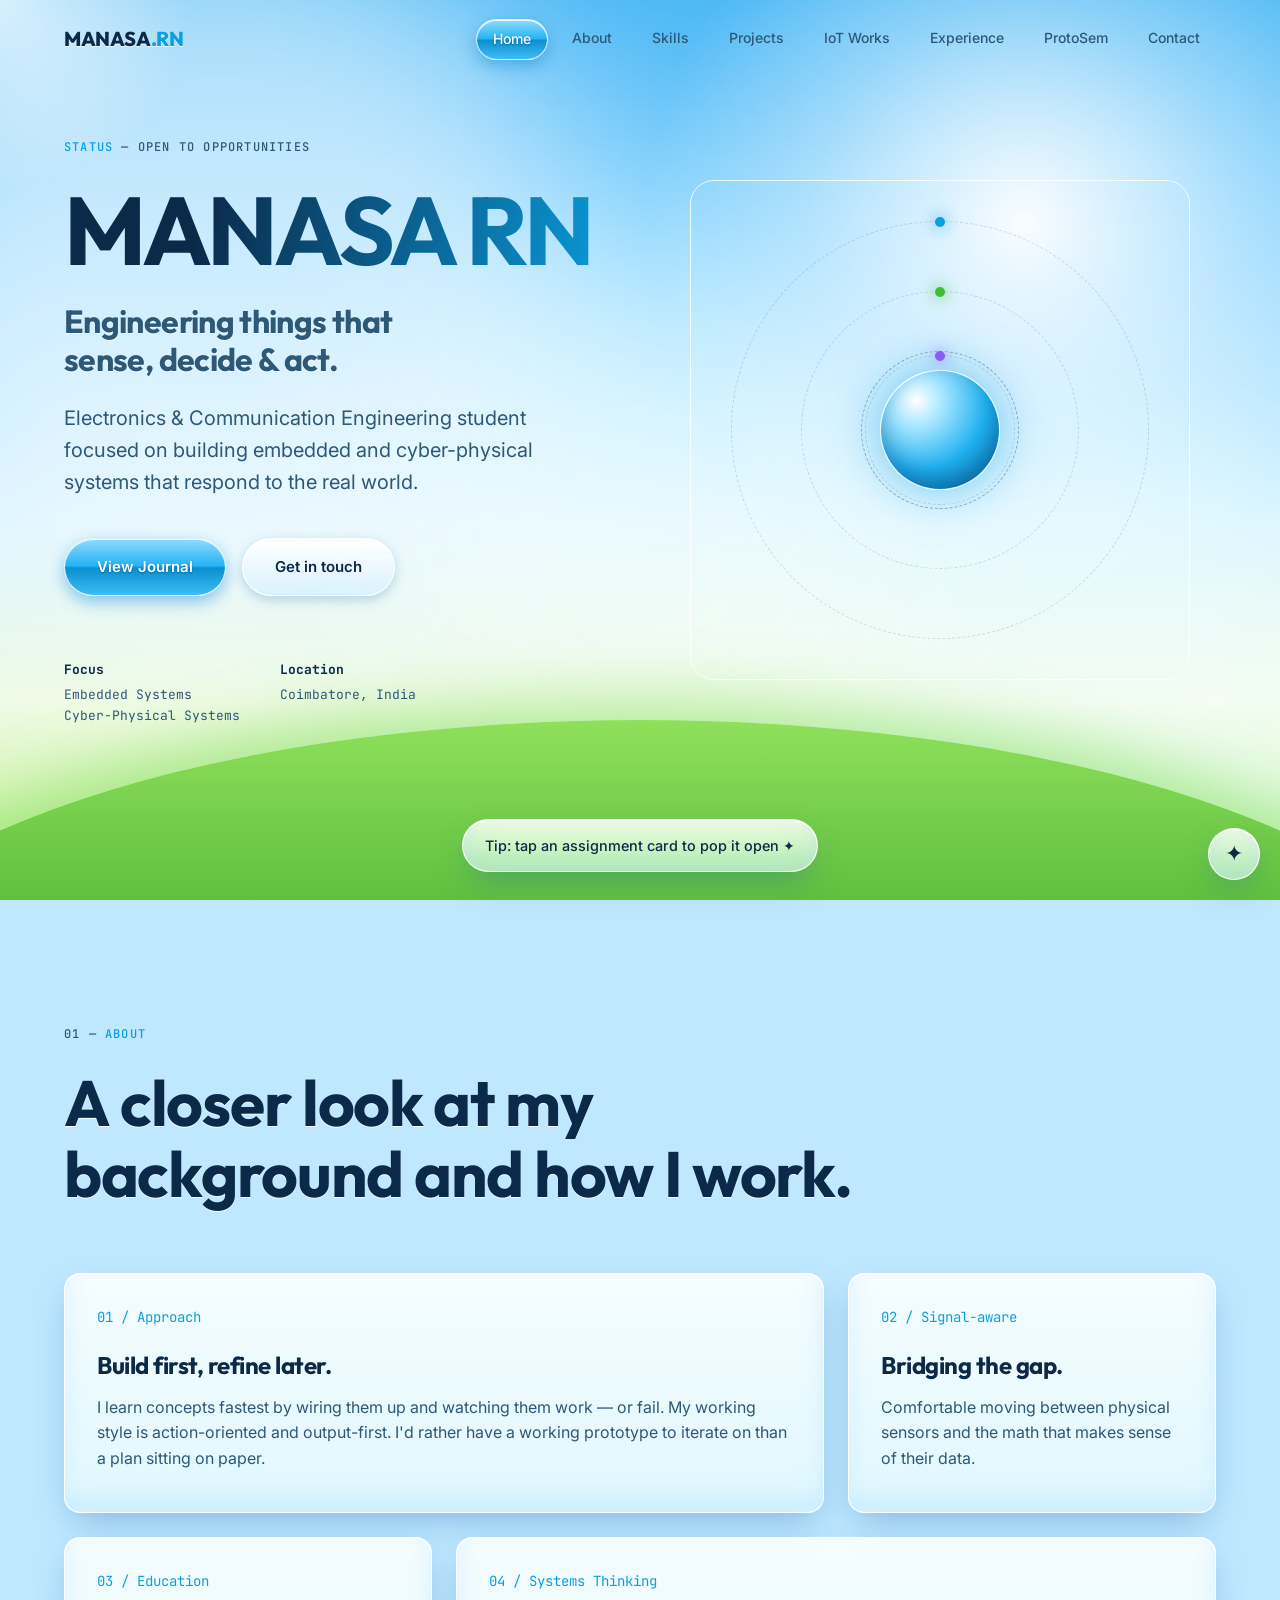
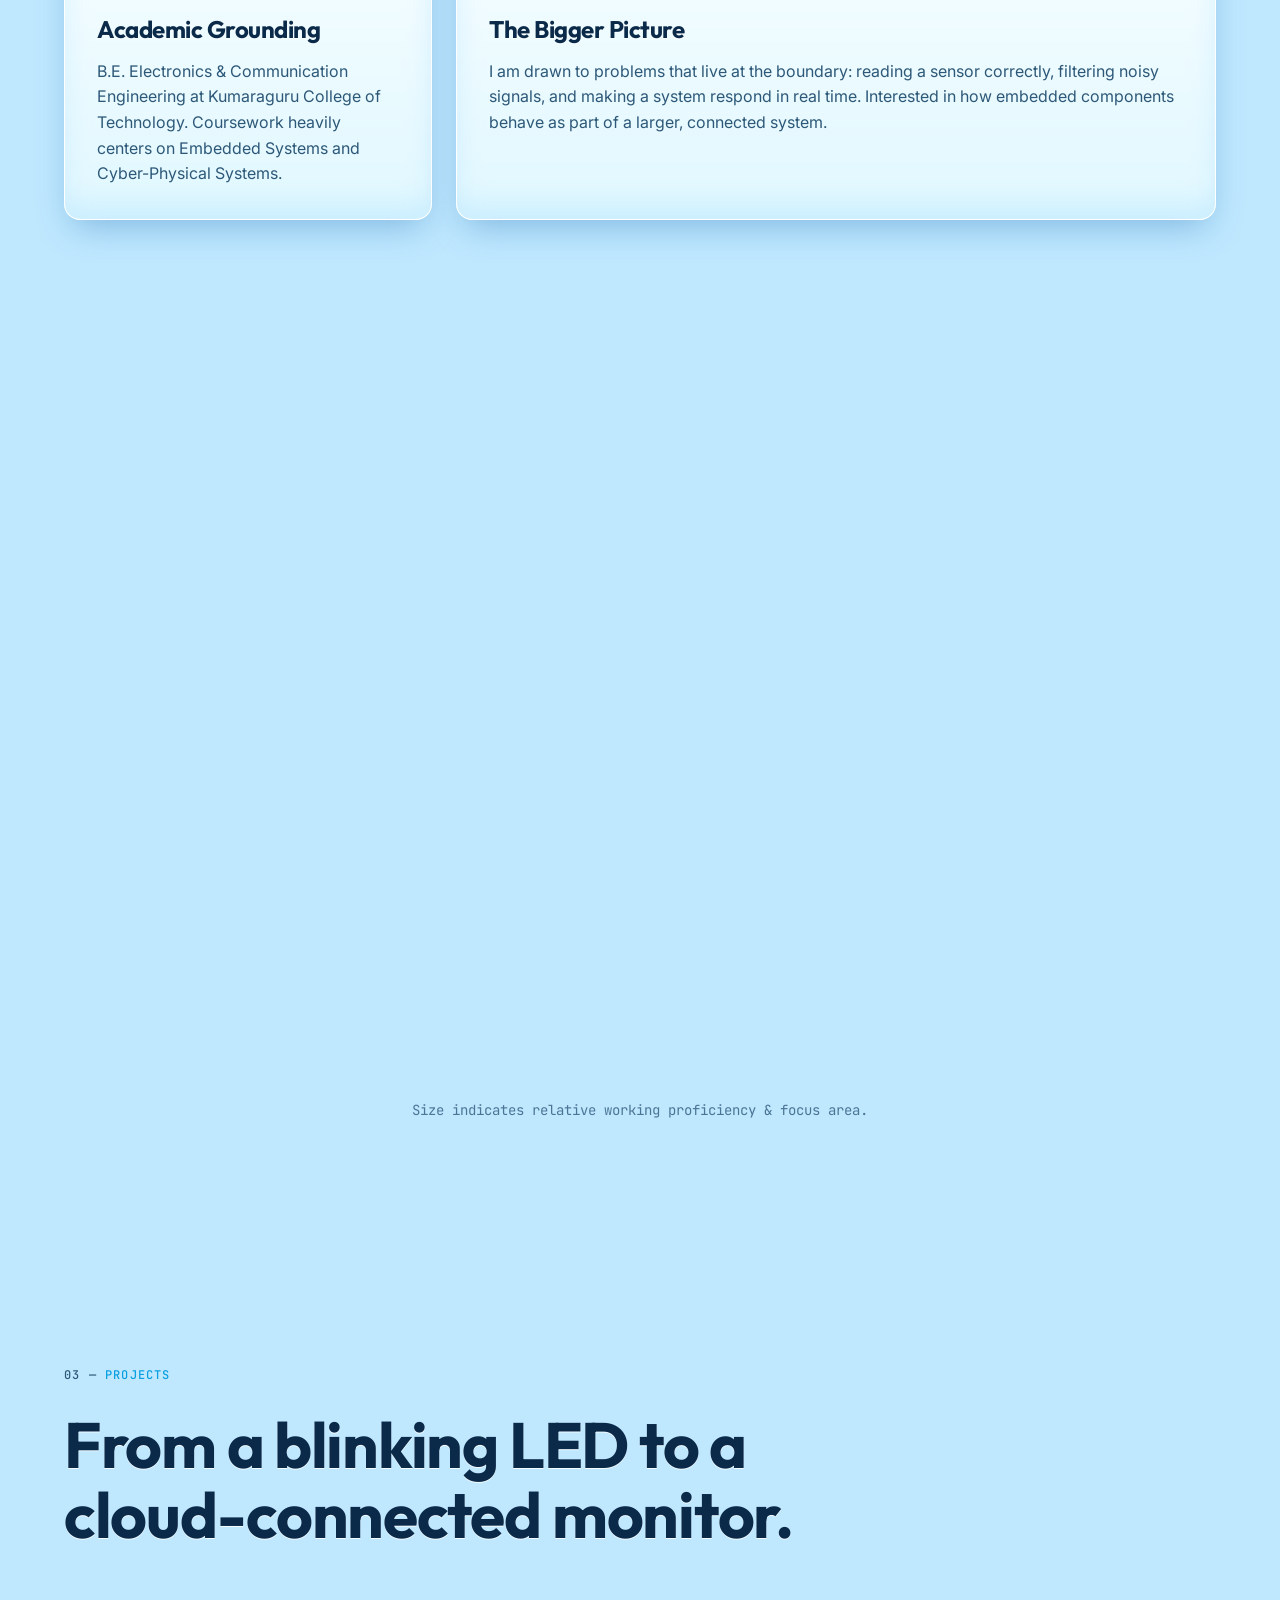
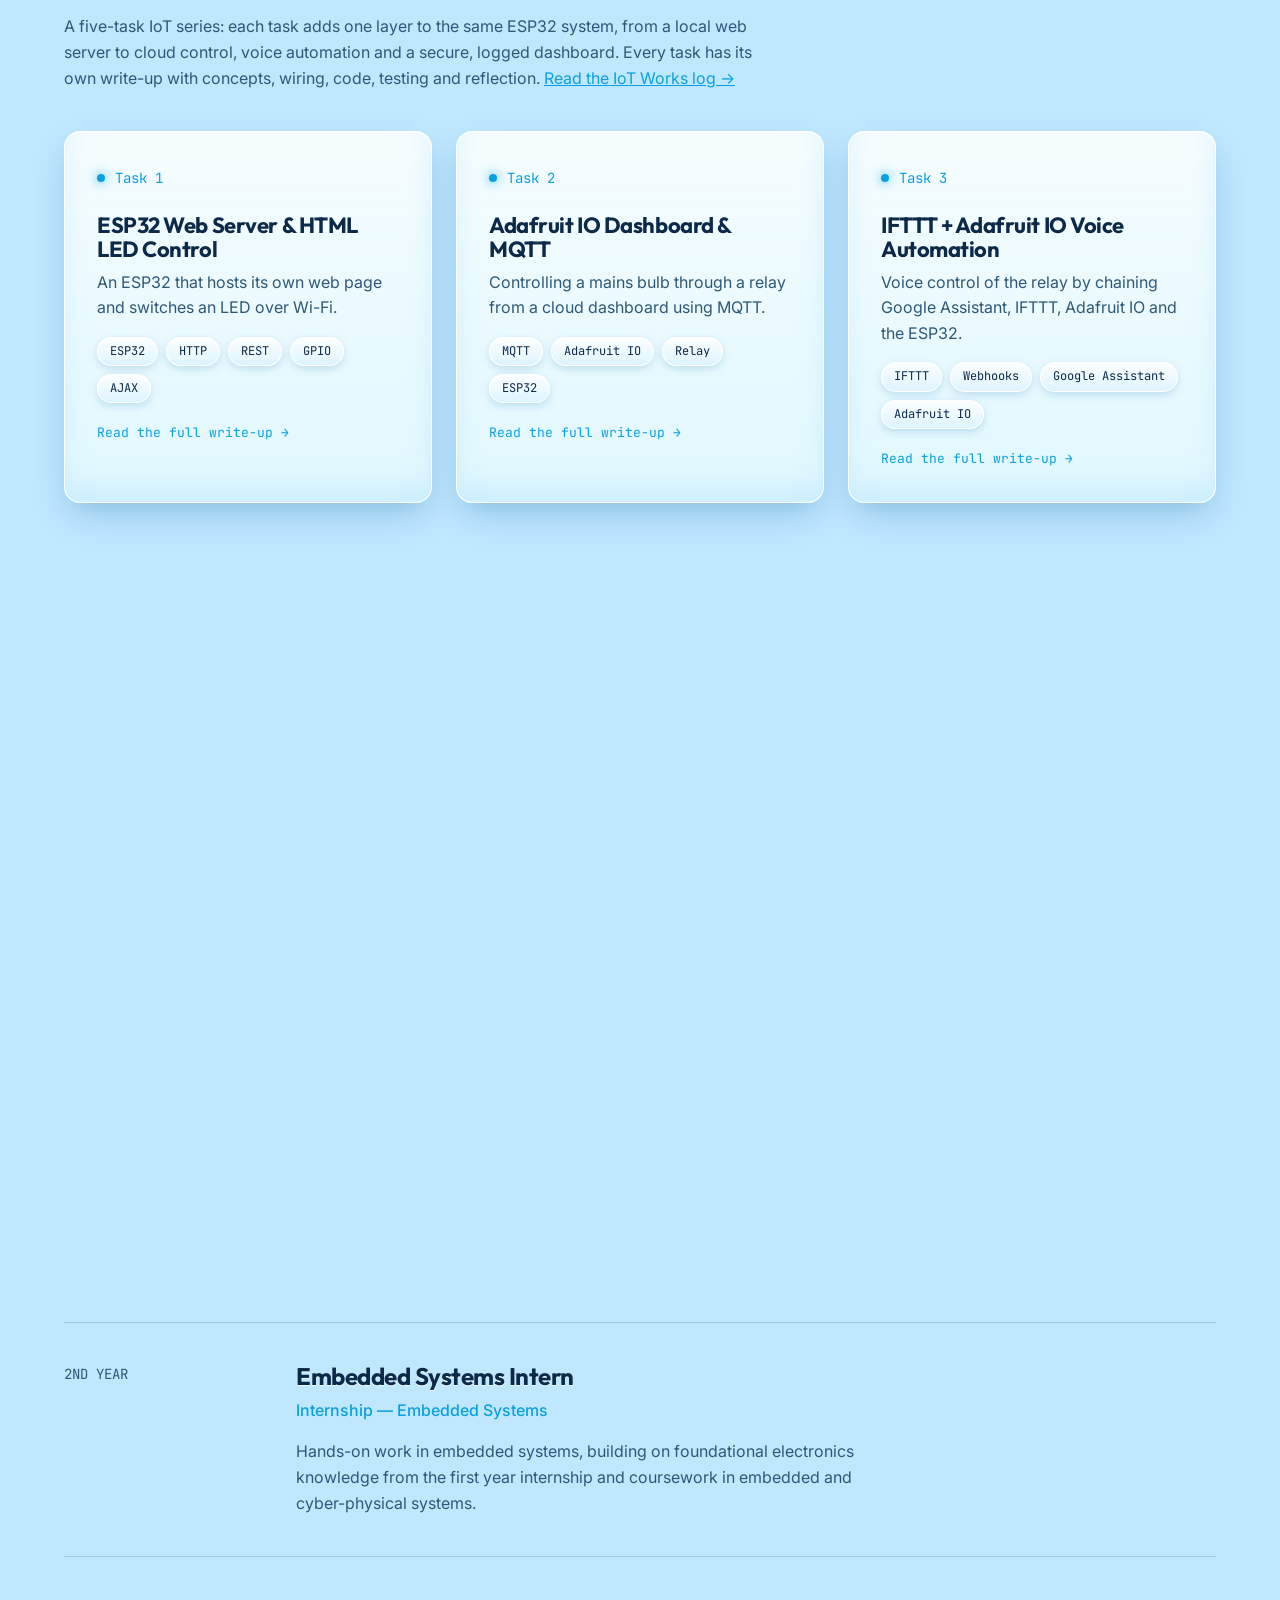
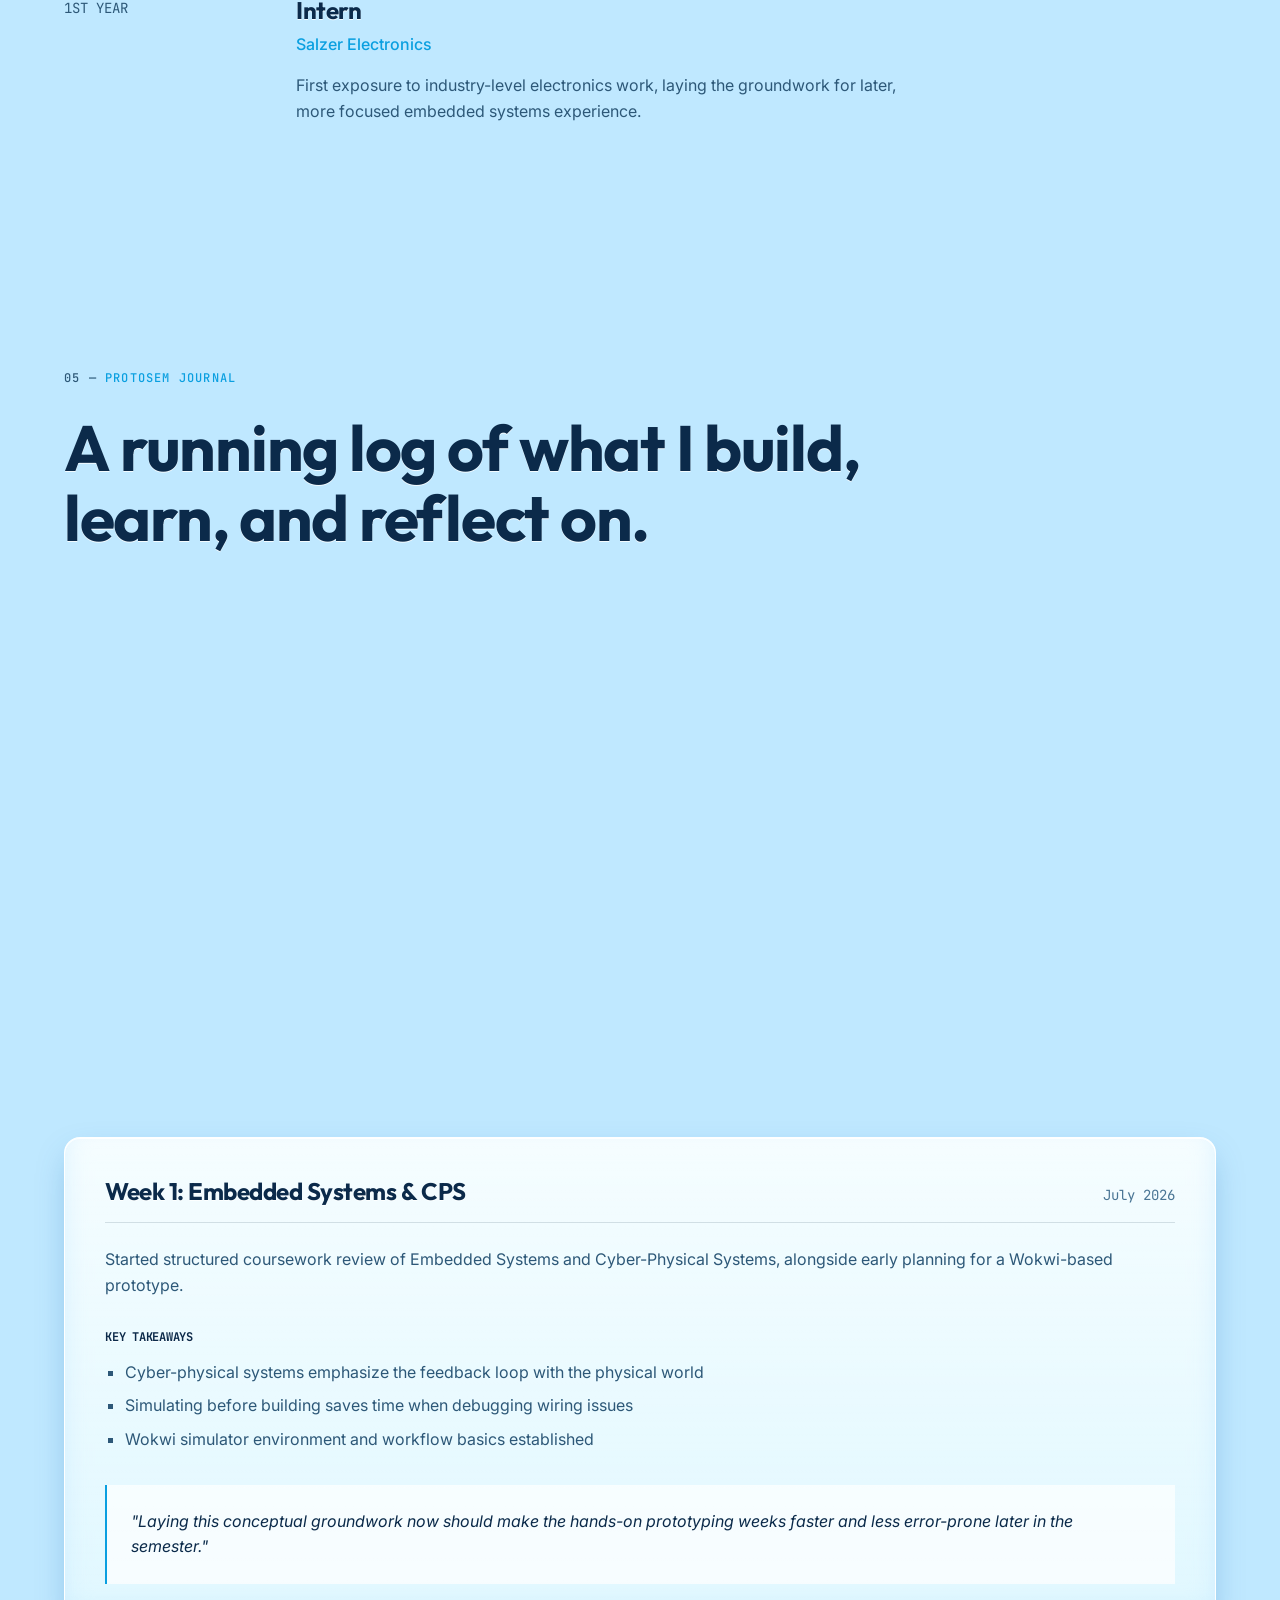
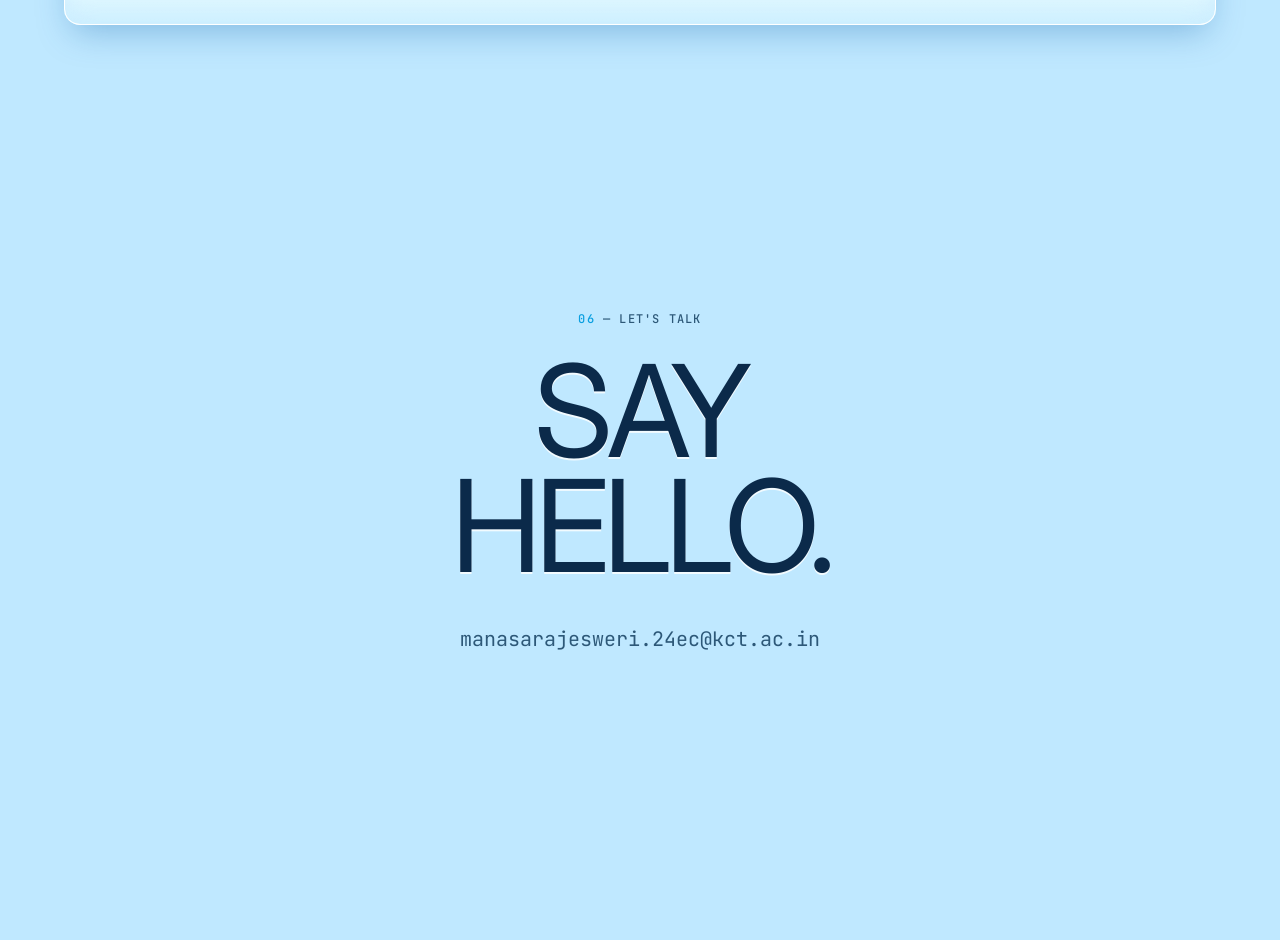
==== commit 15216665: "Make Frutiger Aero the default theme Co-Authored-By: Claude Sonnet 5.5 <noreply@anthropic.com> Claud" ====
--- a/index.html
+++ b/index.html
@@ -1,5 +1,5 @@
 <!DOCTYPE html>
-<html lang="en">
+<html lang="en" data-theme="aero">
 <head>
 <meta charset="UTF-8">
 <meta name="viewport" content="width=device-width, initial-scale=1.0">
@@ -15,7 +15,7 @@
 <link rel="icon" href="data:image/svg+xml,%3Csvg xmlns='http://www.w3.org/2000/svg' viewBox='0 0 64 64'%3E%3Crect width='64' height='64' rx='14' fill='%2309090b'/%3E%3Ctext x='32' y='43' font-family='Arial' font-weight='800' font-size='30' text-anchor='middle' fill='%233b82f6'%3EM%3C/text%3E%3C/svg%3E">
 <link rel="preconnect" href="https://fonts.googleapis.com">
 <link href="https://fonts.googleapis.com/css2?family=Inter:wght@400;500;600&family=Outfit:wght@500;700;800&family=JetBrains+Mono:wght@400;500&display=swap" rel="stylesheet">
-<script>try{var d=document.documentElement,s=localStorage;d.dataset.theme=s.getItem('theme')||'dark';d.dataset.motion=s.getItem('motion')||(matchMedia('(prefers-reduced-motion: reduce)').matches?'off':'full');d.dataset.pop=s.getItem('pop')||'zoom'}catch(e){}</script>
+<script>try{var d=document.documentElement,s=localStorage;d.dataset.theme=s.getItem('theme')||'aero';d.dataset.motion=s.getItem('motion')||(matchMedia('(prefers-reduced-motion: reduce)').matches?'off':'full');d.dataset.pop=s.getItem('pop')||'zoom'}catch(e){}</script>
 <link rel="stylesheet" href="assets/style.css">
 </head>
 <body>
